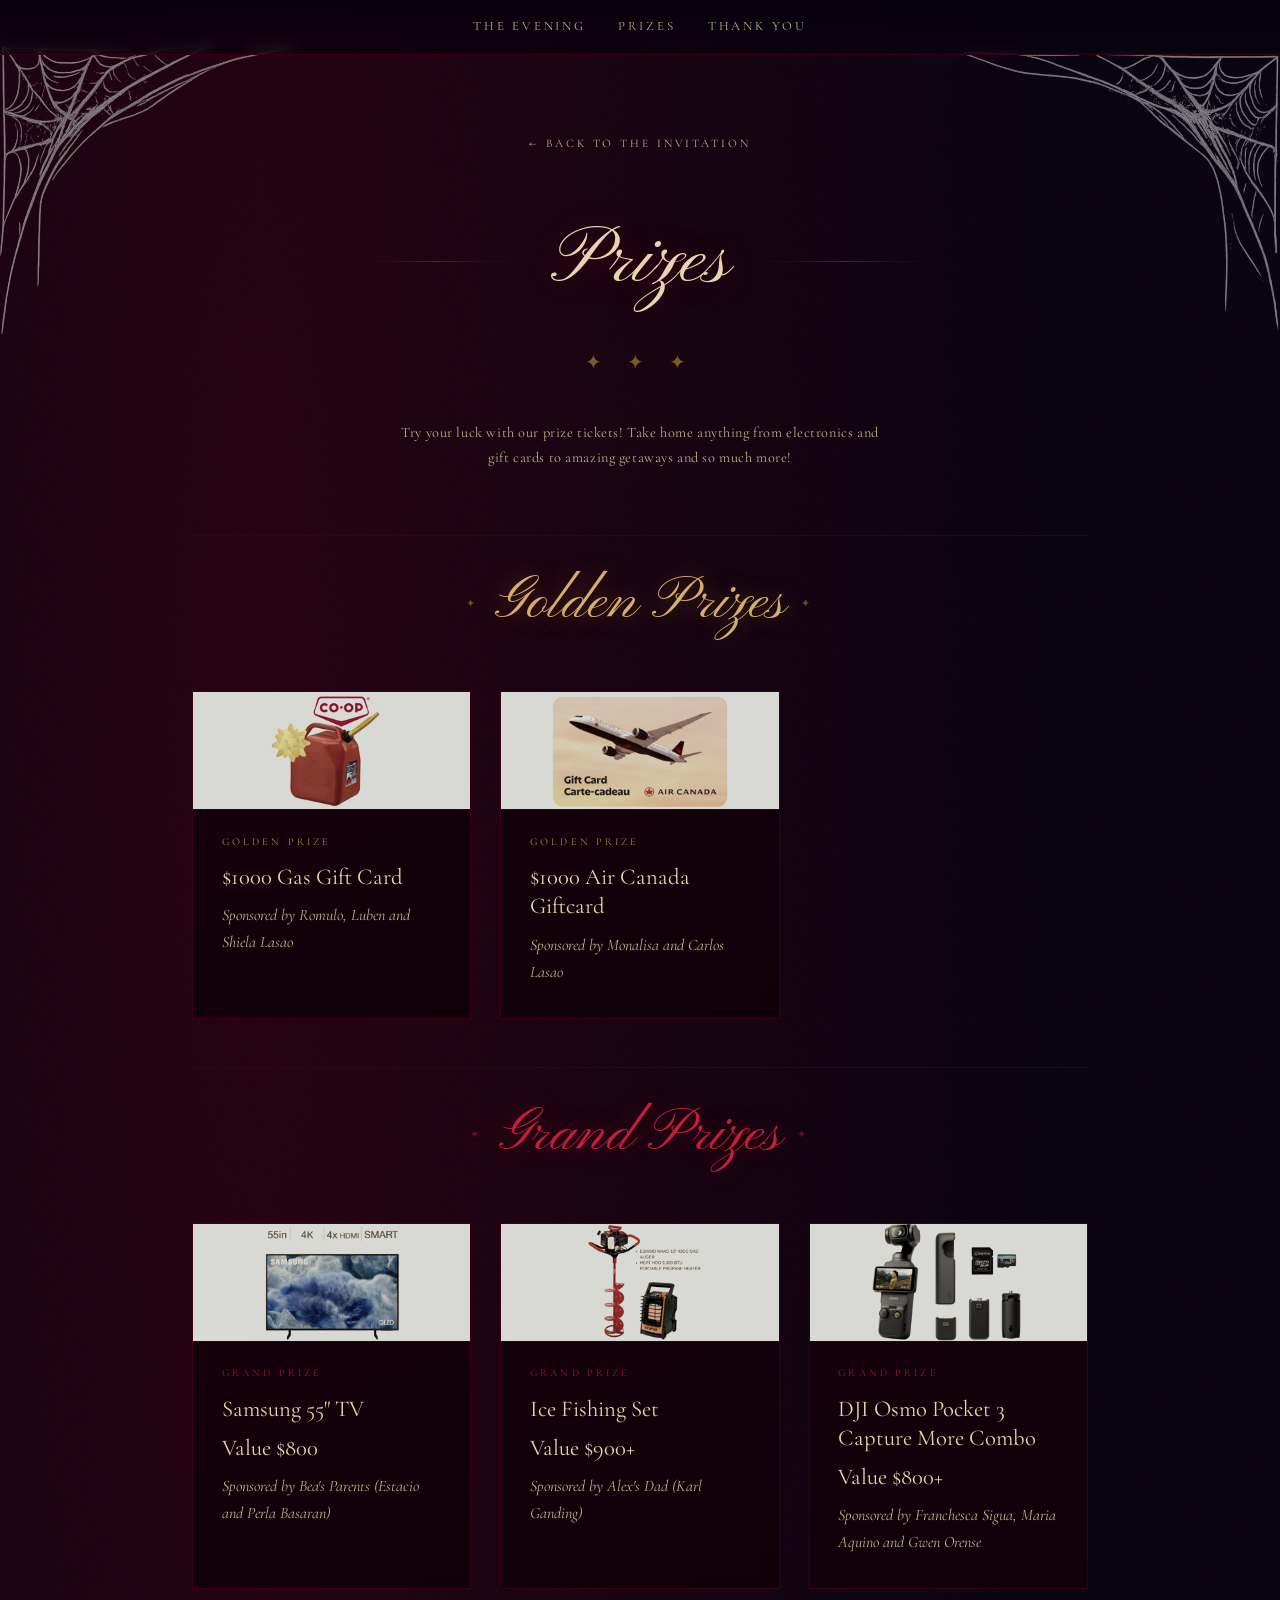
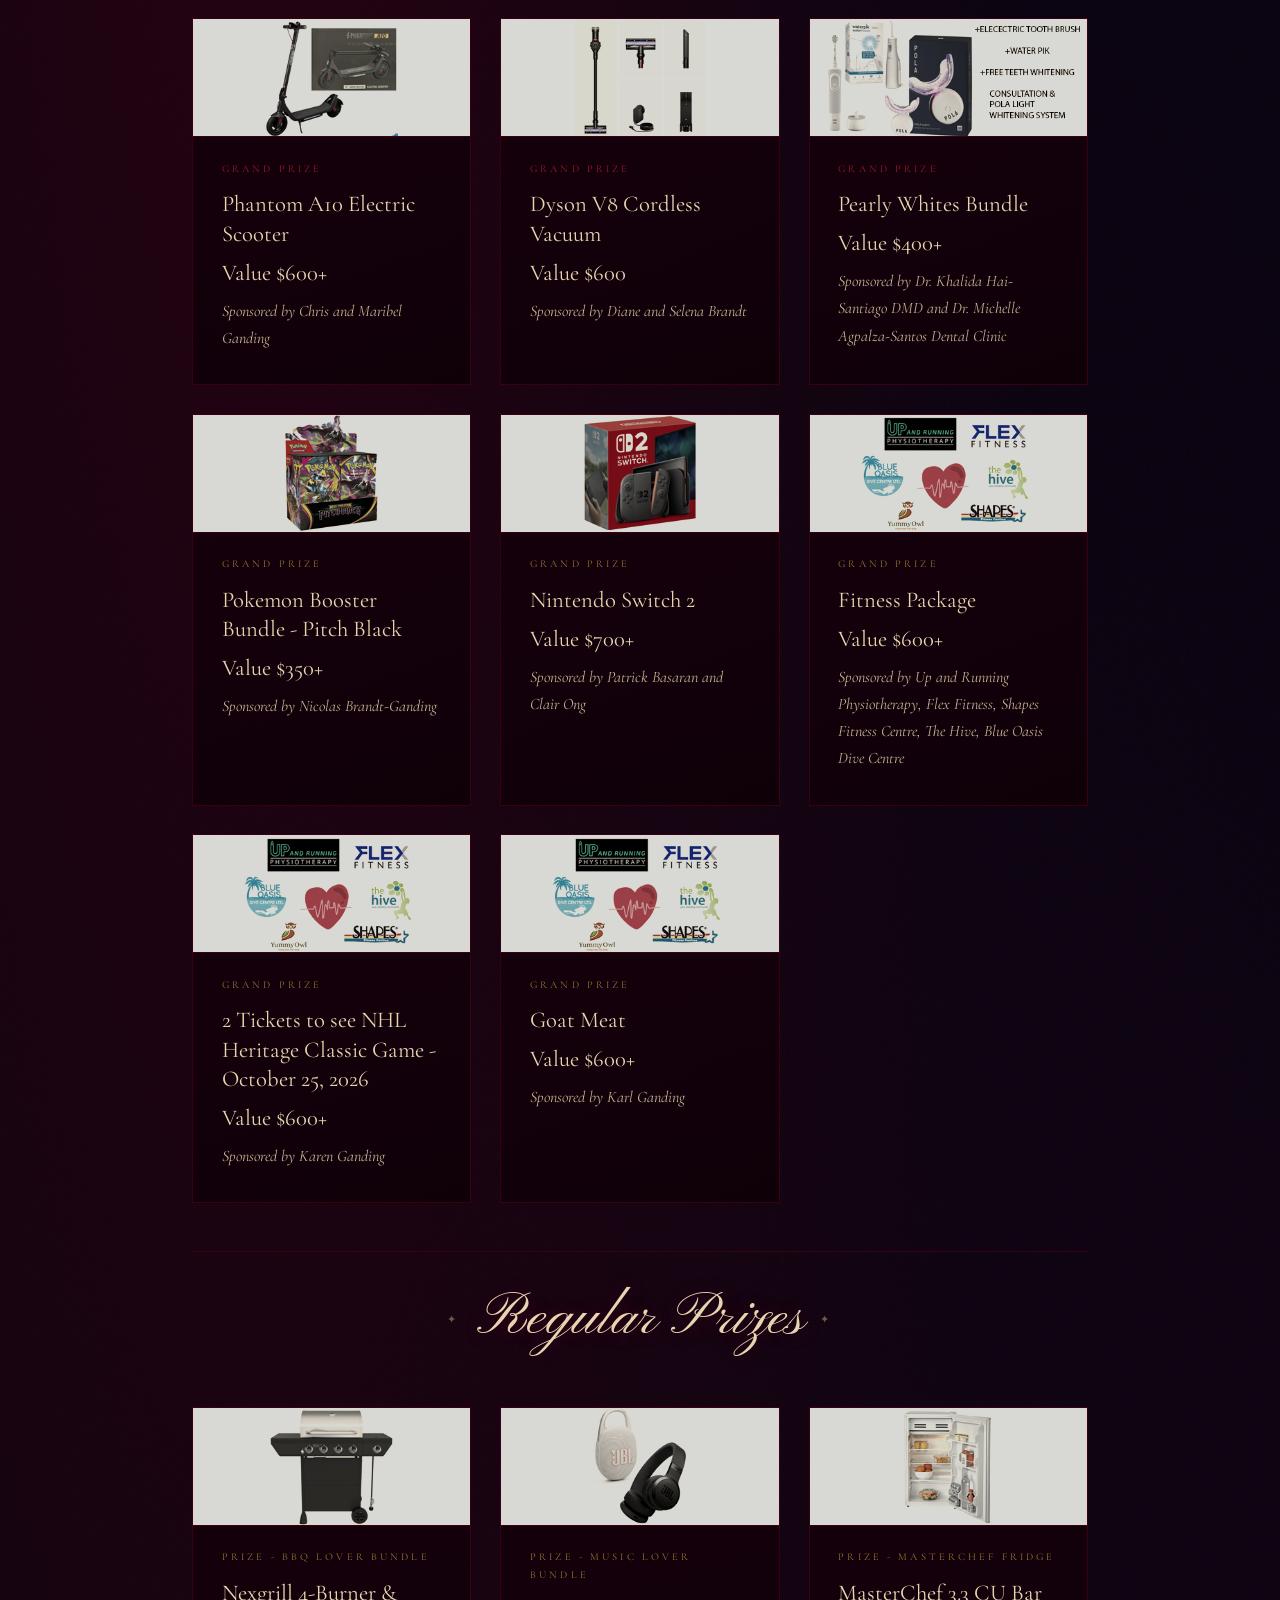
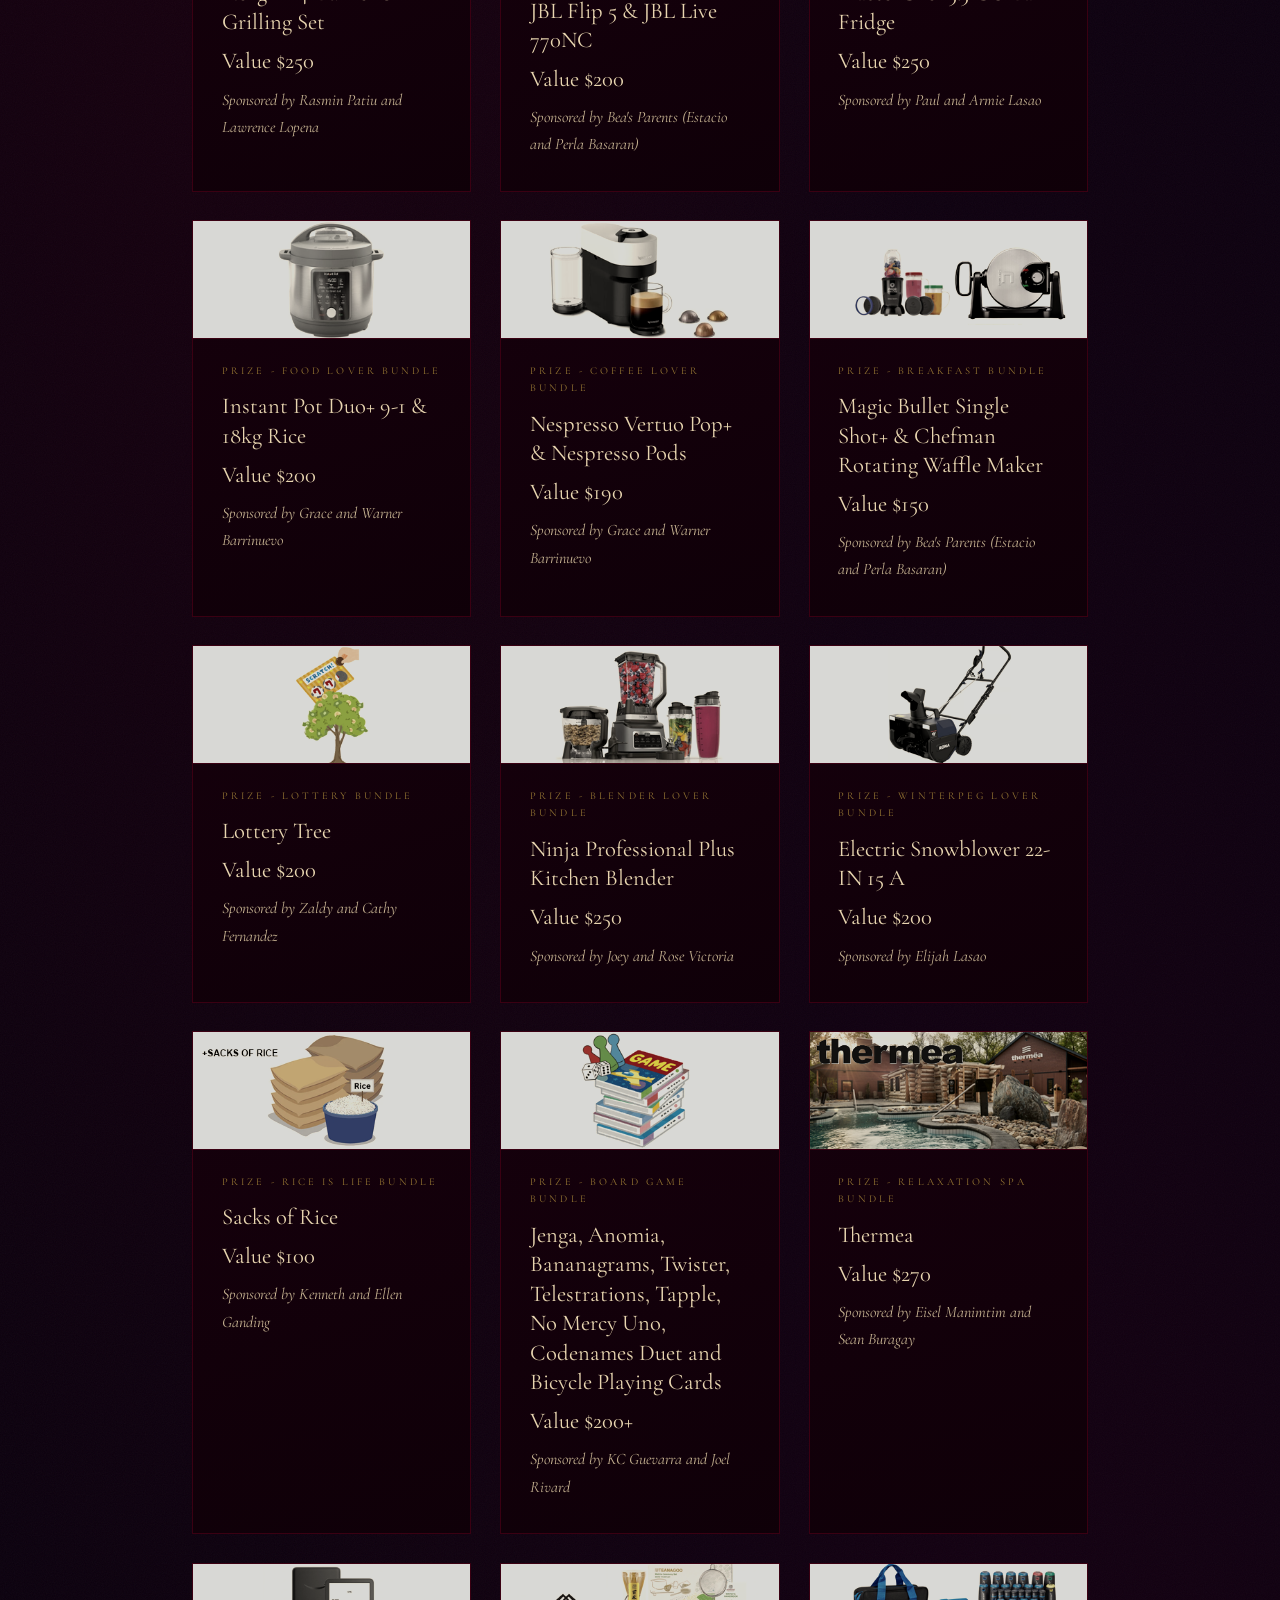
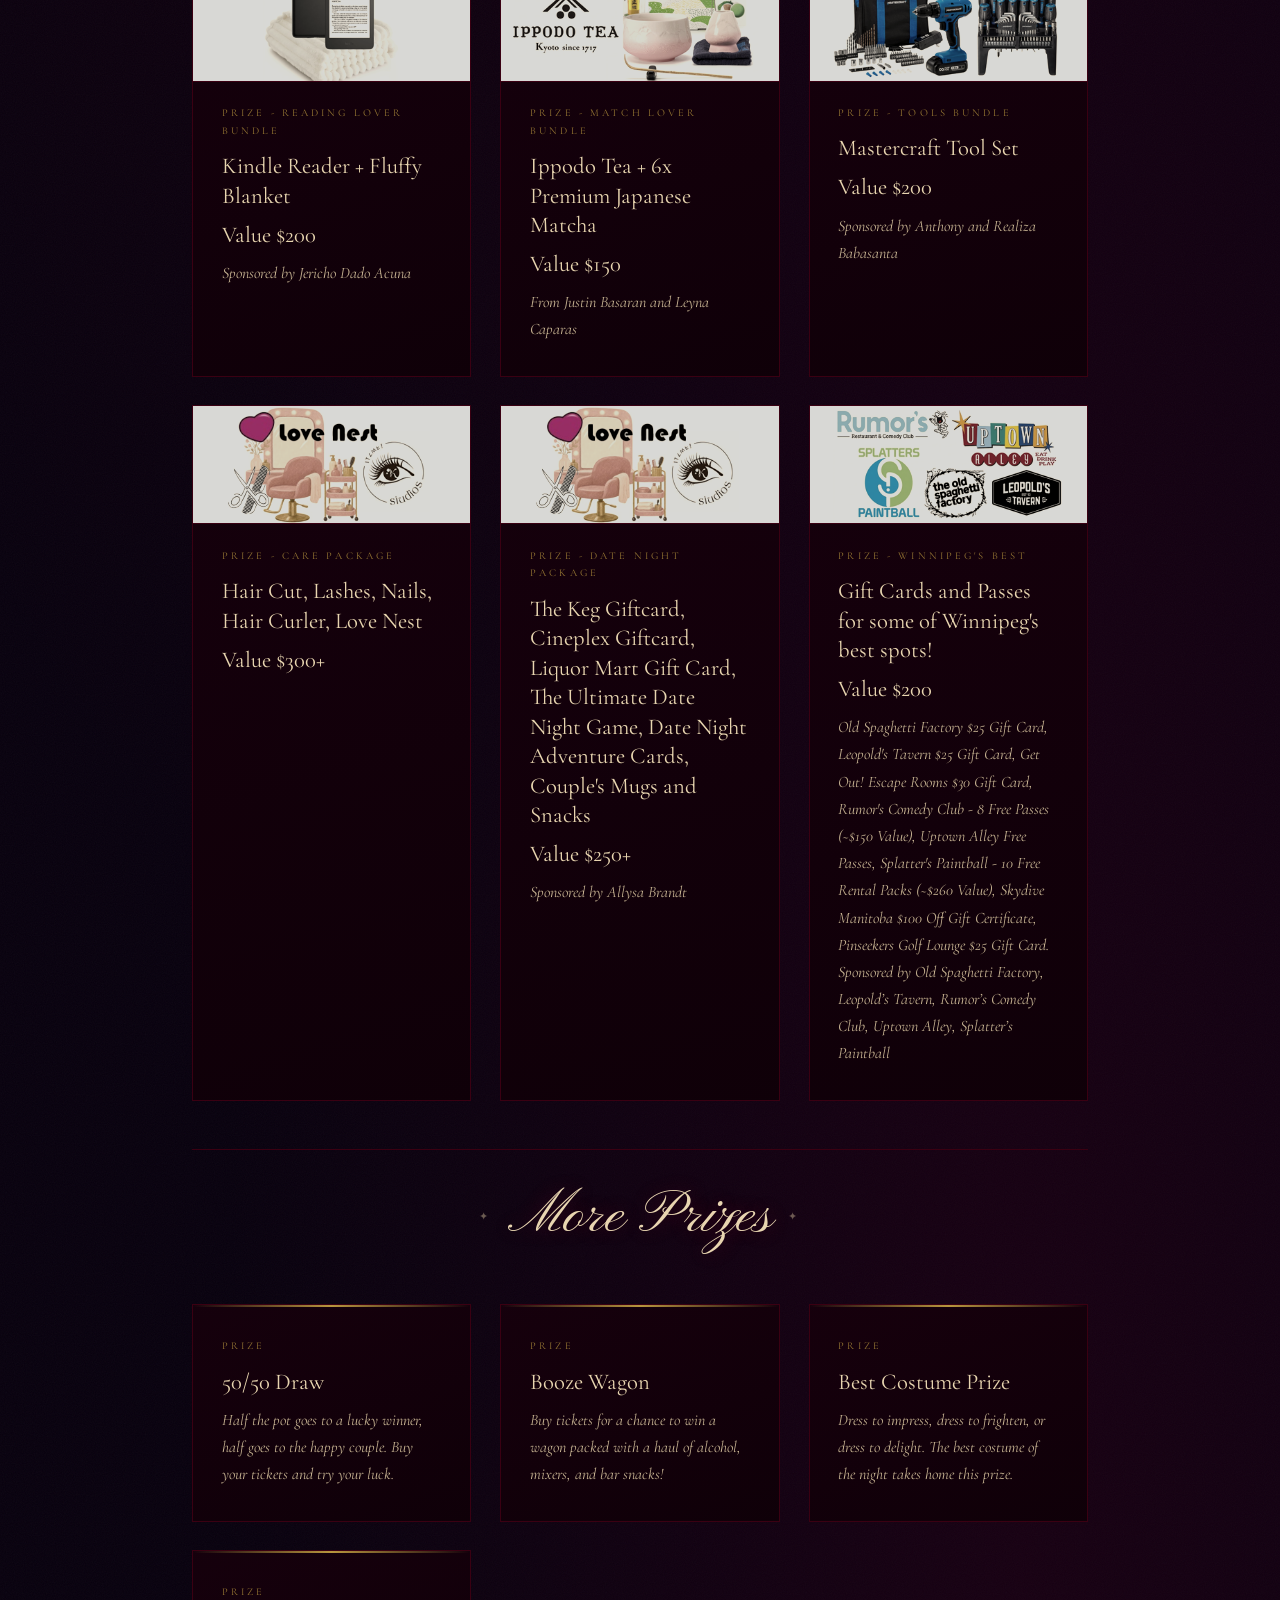
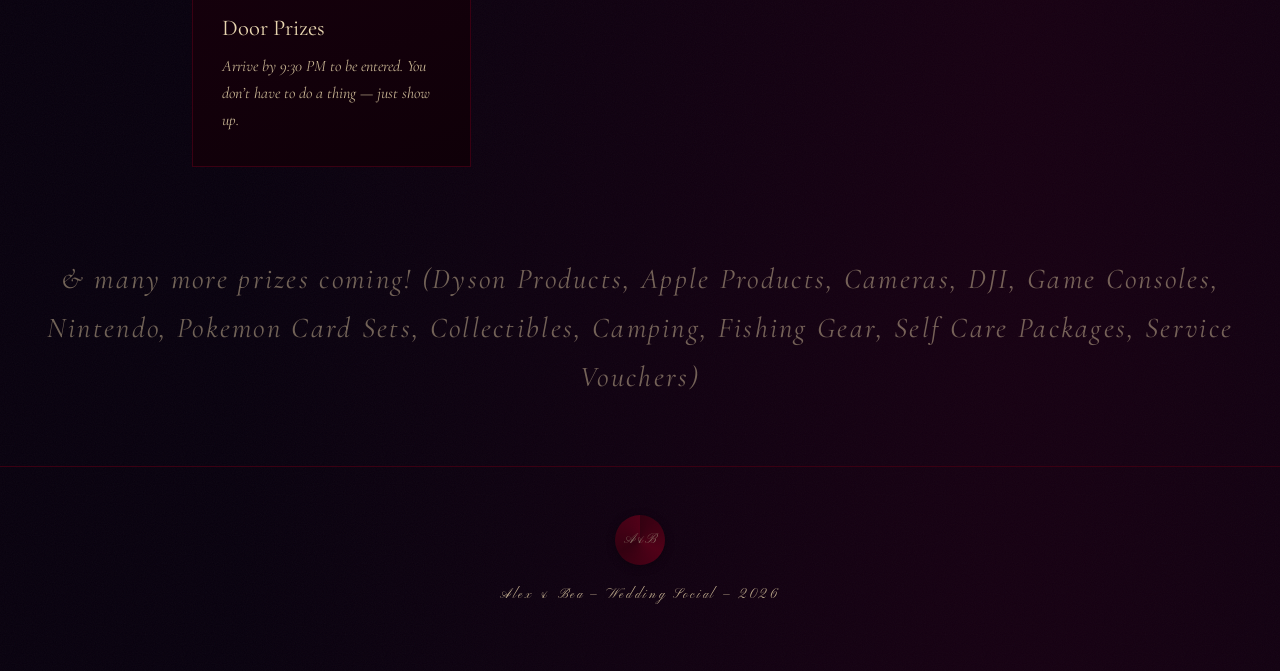
==== social-prizes.html @ 0e17355d "Update social-prizes.html" ====
<!DOCTYPE html>
<html lang="en">
<head>
  <meta http-equiv="cache-control" content="no-cache">
  <meta http-equiv="expires" content="0">
  <meta http-equiv="pragma" content="no-cache">
  <meta charset="UTF-8" />
  <meta name="viewport" content="width=device-width, initial-scale=1.0" />
  <title>Prizes — Alex &amp; Bea Halloween Social</title>
  <link rel="stylesheet" href="social.css" />
</head>
<body>

  <!-- corner spider web images — upload your image files and update the src values -->
  <img class="web-corner web-corner--tl" src="prize-pics/web1.png" alt="" />
  <img class="web-corner web-corner--tr" src="prize-pics/web2.png" alt="" />


  <nav>
    <a href="index.html#details">The Evening</a>
    <a href="social-prizes.html">Prizes</a>
    <a href="index.html#thankyou">Thank You</a>
  </nav>

  <!-- HEADER -->
  <div class="prizes-header">
    <a href="index.html" class="back-link">Back to the invitation</a>
    <div class="section-rule" style="max-width:600px; margin: 0 auto 1rem;">
      <p class="section-title">Prizes</p>
    </div>
    <p class="section-ornament">&#10022; &#10022; &#10022;</p>
    <p class="prizes-intro">Try your luck with our prize tickets! Take home anything from electronics and gift cards to amazing getaways and so much more!</p>
  </div>

  <!-- GOLDEN PRIZES -->
  <div class="prize-section">
    <div class="prize-section-header prize-section-header--golden">
      <span class="prize-section-ornament">&#10022;</span>
      <p class="prize-section-title">Golden Prizes</p>
      <span class="prize-section-ornament">&#10022;</span>
    </div>
    <div class="prizes-grid">

      <div class="prize-card prize-card--golden">
        <div class="prize-img-wrap">
          <img class="prize-img" src="prize-pics/gas.png" alt="Prize photo" />
        </div>
        <p class="prize-rank">Golden Prize</p>
        <p class="prize-name">$1000 Gas Gift Card</p>
        <p class="prize-description">Sponsored by Romulo, Luben and Shiela Lasao</p>
      </div>

      <div class="prize-card prize-card--golden">
        <div class="prize-img-wrap">
          <img class="prize-img" src="prize-pics/aircanada.png" alt="Prize photo" />
        </div>
        <p class="prize-rank">Golden Prize</p>
        <p class="prize-name">$1000 Air Canada Giftcard</p>
        <p class="prize-description">Sponsored by Monalisa and Carlos Lasao</p>
      </div>

    </div>
  </div>

  <!-- GRAND PRIZES -->
  <div class="prize-section">
    <div class="prize-section-header prize-section-header--grand">
      <span class="prize-section-ornament">&#10022;</span>
      <p class="prize-section-title">Grand Prizes</p>
      <span class="prize-section-ornament">&#10022;</span>
    </div>
    <div class="prizes-grid">

      <div class="prize-card prize-card--grand">
        <div class="prize-img-wrap">
          <img class="prize-img" src="prize-pics/samsung_tv.png" alt="Prize photo" />
        </div>
        <p class="prize-rank">Grand Prize</p>
        <p class="prize-name">Samsung 55" TV</p>
        <p class="prize-name">Value $800</p>
        <p class="prize-description">Sponsored by Bea's Parents (Estacio and Perla Basaran)</p>
      </div>

      <div class="prize-card prize-card--grand">
        <div class="prize-img-wrap">
          <img class="prize-img" src="prize-pics/ice_fishing.png" alt="Prize photo" />
        </div>
        <p class="prize-rank">Grand Prize</p>
        <p class="prize-name">Ice Fishing Set</p>
        <p class="prize-name">Value $900+</p>
        <p class="prize-description">Sponsored by Alex's Dad (Karl Ganding)</p>
      </div>

      <div class="prize-card prize-card--grand">
        <div class="prize-img-wrap">
          <img class="prize-img" src="prize-pics/video.png" alt="Prize photo" />
        </div>
        <p class="prize-rank">Grand Prize</p>
        <p class="prize-name">DJI Osmo Pocket 3 Capture More Combo</p>
        <p class="prize-name">Value $800+</p>
        <p class="prize-description">Sponsored by Franchesca Sigua, Maria Aquino and Gwen Orense</p>
      </div>
      
      <div class="prize-card prize-card--grand">
        <div class="prize-img-wrap">
          <img class="prize-img" src="prize-pics/e_scooter.png" alt="Prize photo" />
        </div>
        <p class="prize-rank">Grand Prize</p>
        <p class="prize-name">Phantom A10 Electric Scooter</p>
        <p class="prize-name">Value $600+</p>
        <p class="prize-description">Sponsored by Chris and Maribel Ganding</p>
      </div>

      <div class="prize-card prize-card--grand">
        <div class="prize-img-wrap">
          <img class="prize-img" src="prize-pics/dyson_v8.png" alt="Prize photo" />
        </div>
        <p class="prize-rank">Grand Prize</p>
        <p class="prize-name">Dyson V8 Cordless Vacuum</p>
        <p class="prize-name">Value $600</p>
        <p class="prize-description">Sponsored by Diane and Selena Brandt</p>
      </div>      

      <div class="prize-card prize-card--grand">
        <div class="prize-img-wrap">
          <img class="prize-img" src="prize-pics/pearly_whites.png" alt="Prize photo" />
        </div>
        <p class="prize-rank">Grand Prize</p>
        <p class="prize-name">Pearly Whites Bundle</p>
        <p class="prize-name">Value $400+</p>
        <p class="prize-description">Sponsored by Dr. Khalida Hai-Santiago DMD and Dr. Michelle Agpalza-Santos Dental Clinic</p>
      </div>

      <div class="prize-card">
        <div class="prize-img-wrap">
          <img class="prize-img" src="prize-pics/pokemon.png" alt="Prize photo" />
        </div>
        <p class="prize-rank">Grand Prize</p>
        <p class="prize-name">Pokemon Booster Bundle - Pitch Black</p>
        <p class="prize-name">Value $350+</p>
        <p class="prize-description">Sponsored by Nicolas Brandt-Ganding</p>
      </div>

      <div class="prize-card">
        <div class="prize-img-wrap">
          <img class="prize-img" src="prize-pics/nintendo.png" alt="Prize photo" />
        </div>
        <p class="prize-rank">Grand Prize</p>
        <p class="prize-name">Nintendo Switch 2</p>
        <p class="prize-name">Value $700+</p>
        <p class="prize-description">Sponsored by Patrick Basaran and Clair Ong</p>
      </div>

      <div class="prize-card">
        <div class="prize-img-wrap">
          <img class="prize-img" src="prize-pics/fitness.png" alt="Prize photo" />
        </div>
        <p class="prize-rank">Grand Prize</p>
        <p class="prize-name">Fitness Package</p>
        <p class="prize-name">Value $600+</p>
        <p class="prize-description">Sponsored by Up and Running Physiotherapy, Flex Fitness, Shapes Fitness Centre, The Hive, Blue Oasis Dive Centre</p>
      </div>

      <div class="prize-card">
        <div class="prize-img-wrap">
          <img class="prize-img" src="prize-pics/fitness.png" alt="Prize photo" />
        </div>
        <p class="prize-rank">Grand Prize</p>
        <p class="prize-name"> 2 Tickets to see NHL Heritage Classic Game - October 25, 2026</p>
        <p class="prize-name">Value $600+</p>
        <p class="prize-description">Sponsored by Karen Ganding</p>
      </div>

      <div class="prize-card">
        <div class="prize-img-wrap">
          <img class="prize-img" src="prize-pics/fitness.png" alt="Prize photo" />
        </div>
        <p class="prize-rank">Grand Prize</p>
        <p class="prize-name">Goat Meat</p>
        <p class="prize-name">Value $600+</p>
        <p class="prize-description">Sponsored by Karl Ganding</p>
      </div>
      
    </div>
  </div>

  <!-- REGULAR PRIZES -->
  <div class="prize-section">
    <div class="prize-section-header prize-section-header--regular">
      <span class="prize-section-ornament">&#10022;</span>
      <p class="prize-section-title">Regular Prizes</p>
      <span class="prize-section-ornament">&#10022;</span>
    </div>
    <div class="prizes-grid">

      <div class="prize-card">
        <div class="prize-img-wrap">
          <img class="prize-img" src="prize-pics/grill.png" alt="Prize photo" />
        </div>
        <p class="prize-rank">Prize - BBQ Lover Bundle</p>
        <p class="prize-name">Nexgrill 4-Burner & Grilling Set</p>
        <p class="prize-name">Value $250</p>
        <p class="prize-description">Sponsored by Rasmin Patiu and Lawrence Lopena</p>
      </div>

      <div class="prize-card">
        <div class="prize-img-wrap">
          <img class="prize-img" src="prize-pics/music.png" alt="Prize photo" />
        </div>
        <p class="prize-rank">Prize - Music Lover Bundle</p>
        <p class="prize-name">JBL Flip 5 & JBL Live 770NC</p>
        <p class="prize-name">Value $200</p>
        <p class="prize-description">Sponsored by Bea's Parents (Estacio and Perla Basaran)</p>
      </div>

      <div class="prize-card">
        <div class="prize-img-wrap">
          <img class="prize-img" src="prize-pics/fridge.png" alt="Prize photo" />
        </div>
        <p class="prize-rank">Prize - MasterChef Fridge</p>
        <p class="prize-name">MasterChef 3.3 CU Bar Fridge</p>
        <p class="prize-name">Value $250</p>
        <p class="prize-description">Sponsored by Paul and Armie Lasao</p>
      </div>

      <div class="prize-card">
        <div class="prize-img-wrap">
          <img class="prize-img" src="prize-pics/instant_pot.png" alt="Prize photo" />
        </div>
        <p class="prize-rank">Prize - Food Lover Bundle</p>
        <p class="prize-name">Instant Pot Duo+ 9-1 & 18kg Rice</p>
        <p class="prize-name">Value $200</p>
        <p class="prize-description">Sponsored by Grace and Warner Barrinuevo</p>
      </div>

      <div class="prize-card">
        <div class="prize-img-wrap">
          <img class="prize-img" src="prize-pics/nespresso.png" alt="Prize photo" />
        </div>
        <p class="prize-rank">Prize - Coffee Lover Bundle</p>
        <p class="prize-name">Nespresso Vertuo Pop+ & Nespresso Pods</p>
        <p class="prize-name">Value $190</p>
        <p class="prize-description">Sponsored by Grace and Warner Barrinuevo</p>
      </div>

      <div class="prize-card">
        <div class="prize-img-wrap">
          <img class="prize-img" src="prize-pics/breakfast.png" alt="Prize photo" />
        </div>
        <p class="prize-rank">Prize - Breakfast Bundle</p>
        <p class="prize-name">Magic Bullet Single Shot+ & Chefman Rotating Waffle Maker</p>
        <p class="prize-name">Value $150</p>
        <p class="prize-description">Sponsored by Bea's Parents (Estacio and Perla Basaran)</p>
      </div>

      <div class="prize-card">
        <div class="prize-img-wrap">
          <img class="prize-img" src="prize-pics/lottery.png" alt="Prize photo" />
        </div>
        <p class="prize-rank">Prize - Lottery Bundle</p>
        <p class="prize-name">Lottery Tree</p>
        <p class="prize-name">Value $200</p>
        <p class="prize-description">Sponsored by Zaldy and Cathy Fernandez</p>
      </div>

      <div class="prize-card">
        <div class="prize-img-wrap">
          <img class="prize-img" src="prize-pics/ninja_blender.png" alt="Prize photo" />
        </div>
        <p class="prize-rank">Prize - Blender Lover Bundle</p>
        <p class="prize-name">Ninja Professional Plus Kitchen Blender</p>
        <p class="prize-name">Value $250</p>
        <p class="prize-description">Sponsored by Joey and Rose Victoria</p>
      </div>      

      <div class="prize-card">
        <div class="prize-img-wrap">
          <img class="prize-img" src="prize-pics/snowblower.png" alt="Prize photo" />
        </div>
        <p class="prize-rank">Prize - Winterpeg Lover Bundle</p>
        <p class="prize-name">Electric Snowblower 22-IN 15 A</p>
        <p class="prize-name">Value $200</p>
        <p class="prize-description">Sponsored by Elijah Lasao</p>
      </div>

      <div class="prize-card">
        <div class="prize-img-wrap">
          <img class="prize-img" src="prize-pics/rice.png" alt="Prize photo" />
        </div>
        <p class="prize-rank">Prize - Rice is Life Bundle</p>
        <p class="prize-name">Sacks of Rice</p>
        <p class="prize-name">Value $100</p>
        <p class="prize-description">Sponsored by Kenneth and Ellen Ganding</p>
      </div>

       <div class="prize-card">
        <div class="prize-img-wrap">
          <img class="prize-img" src="prize-pics/board_game.png" alt="Prize photo" />
        </div>
        <p class="prize-rank">Prize - Board Game Bundle</p>
        <p class="prize-name">Jenga, Anomia, Bananagrams, Twister, Telestrations, Tapple, No Mercy Uno, Codenames Duet and Bicycle Playing Cards</p>
        <p class="prize-name">Value $200+</p>
        <p class="prize-description">Sponsored by KC Guevarra and Joel Rivard</p>
      </div>

      <div class="prize-card">
        <div class="prize-img-wrap">
          <img class="prize-img" src="prize-pics/thermea.png" alt="Prize photo" />
        </div>
        <p class="prize-rank">Prize - Relaxation Spa Bundle</p>
        <p class="prize-name">Thermea</p>
        <p class="prize-name">Value $270</p>
        <p class="prize-description">Sponsored by Eisel Manimtim and Sean Buragay</p>
      </div>

      <div class="prize-card">
        <div class="prize-img-wrap">
          <img class="prize-img" src="prize-pics/kindle.png" alt="Prize photo" />
        </div>
        <p class="prize-rank">Prize - Reading Lover Bundle</p>
        <p class="prize-name">Kindle Reader + Fluffy Blanket</p>
        <p class="prize-name">Value $200</p>
        <p class="prize-description">Sponsored by Jericho Dado Acuna</p>
      </div>

      <div class="prize-card">
        <div class="prize-img-wrap">
          <img class="prize-img" src="prize-pics/matcha.png" alt="Prize photo" />
        </div>
        <p class="prize-rank">Prize - Match Lover Bundle</p>
        <p class="prize-name">Ippodo Tea + 6x Premium Japanese Matcha</p>
        <p class="prize-name">Value $150</p>
        <p class="prize-description">From Justin Basaran and Leyna Caparas</p>
      </div>

      <div class="prize-card">
        <div class="prize-img-wrap">
          <img class="prize-img" src="prize-pics/mastercraft.png" alt="Prize photo" />
        </div>
        <p class="prize-rank">Prize - Tools Bundle</p>
        <p class="prize-name">Mastercraft Tool Set</p>
        <p class="prize-name">Value $200</p>
        <p class="prize-description">Sponsored by Anthony and Realiza Babasanta</p>
      </div>

      

      <div class="prize-card">
        <div class="prize-img-wrap">
          <img class="prize-img" src="prize-pics/care-pack.png" alt="Prize photo" />
        </div>
        <p class="prize-rank">Prize - Care Package</p>
        <p class="prize-name">Hair Cut, Lashes, Nails, Hair Curler, Love Nest</p>
        <p class="prize-name">Value $300+</p>
        <p class="prize-description"></p>
      </div>

      <div class="prize-card">
        <div class="prize-img-wrap">
          <img class="prize-img" src="prize-pics/care-pack.png" alt="Prize photo" />
        </div>
        <p class="prize-rank">Prize - Date Night Package</p>
        <p class="prize-name">The Keg Giftcard, Cineplex Giftcard, Liquor Mart Gift Card, The Ultimate Date Night Game, Date Night Adventure Cards, Couple's Mugs and Snacks</p>
        <p class="prize-name">Value $250+</p>
        <p class="prize-description">Sponsored by Allysa Brandt</p>
      </div>

      <div class="prize-card">
        <div class="prize-img-wrap">
          <img class="prize-img" src="prize-pics/fun_time.png" alt="Prize photo" />
        </div>
        <p class="prize-rank">Prize - Winnipeg's Best</p>
        <p class="prize-name">Gift Cards and Passes for some of Winnipeg's best spots!</p>
        <p class="prize-name">Value $200</p>
        <p class="prize-description">Old Spaghetti Factory $25 Gift Card, Leopold's Tavern $25 Gift Card, Get Out! Escape Rooms $30 Gift Card, Rumor's Comedy Club - 8 Free Passes (~$150 Value), Uptown Alley Free Passes, Splatter's Paintball - 10 Free Rental Packs (~$260 Value), Skydive Manitoba $100 Off Gift Certificate, Pinseekers Golf Lounge $25 Gift Card. Sponsored by Old Spaghetti Factory, Leopold’s Tavern, Rumor’s Comedy Club, Uptown Alley, Splatter’s Paintball</p>
      </div>
      
    </div>
  </div>

  <!-- EXTRA PRIZES -->
  <div class="prize-section">
    <div class="prize-section-header prize-section-header--regular">
      <span class="prize-section-ornament">&#10022;</span>
      <p class="prize-section-title">More Prizes</p>
      <span class="prize-section-ornament">&#10022;</span>
    </div>
    <div class="prizes-grid">

      <div class="prize-card">
        <p class="prize-rank">Prize</p>
        <p class="prize-name">50/50 Draw</p>
        <p class="prize-description">Half the pot goes to a lucky winner, half goes to the happy couple. Buy your tickets and try your luck.</p>
      </div>

      <div class="prize-card">
        <p class="prize-rank">Prize</p>
        <p class="prize-name">Booze Wagon</p>
        <p class="prize-description">Buy tickets for a chance to win a wagon packed with a haul of alcohol, mixers, and bar snacks!</p>
      </div>

      <div class="prize-card">
        <p class="prize-rank">Prize</p>
        <p class="prize-name">Best Costume Prize</p>
        <p class="prize-description">Dress to impress, dress to frighten, or dress to delight. The best costume of the night takes home this prize.</p>
      </div>

      <div class="prize-card">
        <p class="prize-rank">Prize</p>
        <p class="prize-name">Door Prizes</p>
        <p class="prize-description">Arrive by 9:30 PM to be entered. You don&rsquo;t have to do a thing &mdash; just show up.</p>
      </div>

    </div>
  </div>

  <!-- MORE COMING -->
  <div class="prizes-more">
    <p class="prizes-more-text">&amp; many more prizes coming! (Dyson Products, Apple Products, Cameras, DJI, Game Consoles, Nintendo, Pokemon Card Sets, Collectibles, Camping, Fishing Gear, Self Care Packages, Service Vouchers)</p>
  </div>

  <script>
    document.querySelectorAll('.prize-img').forEach(function(img) {
      if (img.src && img.src !== window.location.href) {
        img.onload = function() { img.classList.add('loaded'); };
        if (img.complete && img.naturalWidth) img.classList.add('loaded');
      }
    });
  </script>

  <footer>
    <div class="footer-seal"><span>A&amp;B</span></div>
    <p>Alex &amp; Bea &mdash; Wedding Social &mdash; 2026</p>
  </footer>

</body>
</html>
---- social.css ----
@import url('https://fonts.googleapis.com/css2?family=Pinyon+Script&family=Cormorant+Garamond:ital,wght@0,300;0,400;0,600;1,300;1,400&display=swap');

@font-face {
  font-family: 'DisplayFont';
  src: url('arthead.otf');
}
@font-face {
  font-family: 'BodyFont';
  src: url('regular.otf');
}
@font-face {
  font-family: 'ThinFont';
  src: url('thin.otf');
}
@font-face {
  font-family: 'BoldFont';
  src: url('bold.otf');
}

*, *::before, *::after {
  box-sizing: border-box;
  margin: 0;
  padding: 0;
}

:root {
  --bg-deep:       #07000d;
  --bg-dark:       #0f0015;
  --crimson:       #7a0019;
  --crimson-mid:   #9b0020;
  --crimson-light: #c41e3a;
  --gold:          #b8963e;
  --gold-light:    #d4af6a;
  --parchment:     #e8d5b0;
  --parchment-dim: #c4b090;
  --border-dark:   #3a0012;
  --border-glow:   rgba(180, 30, 50, 0.4);
}

html { scroll-behavior: smooth; }

body {
  background-color: var(--bg-deep);
  background-image:
    radial-gradient(ellipse at 20% 10%, rgba(90, 0, 20, 0.35) 0%, transparent 55%),
    radial-gradient(ellipse at 80% 90%, rgba(60, 0, 30, 0.3) 0%, transparent 55%),
    url("data:image/svg+xml,%3Csvg xmlns='http://www.w3.org/2000/svg' width='200' height='200'%3E%3Cfilter id='n'%3E%3CfeTurbulence type='fractalNoise' baseFrequency='0.9' numOctaves='4' stitchTiles='stitch'/%3E%3C/filter%3E%3Crect width='200' height='200' filter='url(%23n)' opacity='0.04'/%3E%3C/svg%3E");
  color: var(--parchment);
  font-family: 'Cormorant Garamond', 'BodyFont', Georgia, serif;
  font-size: 17px;
  line-height: 1.7;
  min-height: 100vh;
}

/* ── NAV ── */
nav {
  position: fixed;
  top: 0;
  left: 0;
  right: 0;
  z-index: 100;
  display: flex;
  justify-content: center;
  gap: 2rem;
  padding: 1rem 2rem;
  background: linear-gradient(to bottom, rgba(7,0,13,0.97) 0%, rgba(7,0,13,0.6) 100%);
  border-bottom: 1px solid var(--border-dark);
  backdrop-filter: blur(6px);
}

nav a {
  font-family: 'Cormorant Garamond', 'ThinFont', Georgia, serif;
  font-size: 0.8rem;
  letter-spacing: 0.22em;
  text-transform: uppercase;
  color: var(--parchment-dim);
  text-decoration: none;
  transition: color 0.3s;
}
nav a:hover { color: var(--gold-light); }

/* ── HERO ── */
.hero {
  min-height: 100vh;
  display: flex;
  flex-direction: column;
  align-items: center;
  justify-content: center;
  text-align: center;
  padding: 6rem 2rem 4rem;
  position: relative;
}

.hero::before {
  content: '';
  position: absolute;
  inset: 0;
  background: radial-gradient(ellipse at center 40%, rgba(120, 0, 30, 0.18) 0%, transparent 70%);
  pointer-events: none;
}

.ornament {
  font-size: 1.1rem;
  letter-spacing: 0.6em;
  color: var(--gold);
  margin-bottom: 1.5rem;
  opacity: 0.75;
}

.hero-eyebrow {
  font-family: 'Cormorant Garamond', 'ThinFont', Georgia, serif;
  font-size: 0.78rem;
  letter-spacing: 0.35em;
  text-transform: uppercase;
  color: var(--parchment-dim);
  margin-bottom: 1.2rem;
}

.hero-title {
  font-family: 'Pinyon Script', 'DisplayFont', cursive;
  font-size: 100pt;
  line-height: 1;
  color: var(--parchment);
  text-shadow: 0 0 60px rgba(180, 20, 40, 0.5), 0 2px 4px rgba(0,0,0,0.8);
  margin-bottom: 0.4rem;
}

.hero h1 .ampersand {
  color: var(--crimson-light);
  font-size: 0.75em;
}

.hero-subtitle {
  font-family: 'Cormorant Garamond', 'ThinFont', Georgia, serif;
  font-size: clamp(0.9rem, 2.5vw, 1.15rem);
  letter-spacing: 0.3em;
  text-transform: uppercase;
  color: var(--gold);
  margin: 1.2rem 0 2.5rem;
}

/* ── WAX SEAL IMAGE ── */
.wax-seal-img {
  width: 160px;
  height: 160px;
  object-fit: contain;
  margin: 2rem auto 1rem;
  display: block;
  filter: drop-shadow(0 4px 20px rgba(0, 0, 0, 0.952));
}

.scroll-hint {
  position: absolute;
  bottom: 2.5rem;
  left: 50%;
  transform: translateX(-50%);
  font-family: 'Cormorant Garamond', 'ThinFont', Georgia, serif;
  font-size: 0.65rem;
  letter-spacing: 0.3em;
  text-transform: uppercase;
  color: var(--parchment-dim);
  opacity: 0.5;
  animation: bob 2.5s ease-in-out infinite;
}

@keyframes bob {
  0%, 100% { transform: translateX(-50%) translateY(0); }
  50%       { transform: translateX(-50%) translateY(6px); }
}

/* ── SECTION BASE ── */
section {
  padding: 5rem 2rem;
  max-width: 900px;
  margin: 0 auto;
}

.section-rule {
  display: flex;
  align-items: center;
  gap: 1.2rem;
  margin-bottom: 2.5rem;
}

.section-rule::before,
.section-rule::after {
  content: '';
  flex: 1;
  height: 1px;
  background: linear-gradient(to right, transparent, var(--border-dark), var(--crimson-mid), var(--border-dark), transparent);
}

.section-title {
  font-family: 'Pinyon Script', 'DisplayFont', cursive;
  font-size: 60pt;
  color: var(--parchment);
  text-align: center;
  white-space: nowrap;
  text-shadow: 0 0 30px rgba(160, 20, 40, 0.4);
}

.section-ornament {
  text-align: center;
  color: var(--gold);
  font-size: 15pt;
  letter-spacing: 0.5em;
  margin-bottom: 2.5rem;
  opacity: 0.6;
}

/* ── EVENT DETAILS ── */
.event-card {
  background: linear-gradient(135deg, rgba(20,0,10,0.9) 0%, rgba(35,0,18,0.85) 100%);
  border: 1px solid var(--border-dark);
  border-top: 2px solid var(--crimson-mid);
  padding: 3rem 2.5rem;
  position: relative;
  box-shadow: 0 8px 40px rgba(0,0,0,0.6), inset 0 1px 0 rgba(180,30,50,0.15);
}

.event-card::before,
.event-card::after {
  content: '✦';
  position: absolute;
  color: var(--gold);
  opacity: 0.35;
  font-size: 1.2rem;
}
.event-card::before { top: 1rem; left: 1.2rem; }
.event-card::after  { bottom: 1rem; right: 1.2rem; }

/* ── EVENT CARD PHOTO ── */
.event-card-photo {
  margin: -3rem -2.5rem 2.5rem;
  height: 320px;
  overflow: hidden;
  position: relative;
}

.event-card-photo::after {
  content: '';
  position: absolute;
  bottom: 0; left: 0; right: 0;
  height: 65%;
  background: linear-gradient(to bottom, transparent, rgba(20,0,10,0.97));
  pointer-events: none;
}

.event-card-photo-img {
  width: 100%;
  height: 100%;
  object-fit: cover;
  object-position: center top;
  display: none;
  filter: sepia(0.2) saturate(0.8) brightness(0.72) contrast(1.08);
  transition: transform 12s ease;
}

.event-card-photo-img.loaded {
  display: block;
}

.event-grid {
  display: grid;
  grid-template-columns: repeat(auto-fit, minmax(200px, 1fr));
  gap: 2.5rem;
}

.event-item {
  text-align: center;
}

.event-item-label {
  font-family: 'Cormorant Garamond', 'ThinFont', Georgia, serif;
  font-size: 15pt;
  letter-spacing: 0.3em;
  text-transform: uppercase;
  color: var(--crimson-light);
  margin-bottom: 0.6rem;
}

.event-item-value {
  font-family: 'Cormorant Garamond', 'DisplayFont', cursive;
  font-size: 20pt;
  color: var(--parchment);
  line-height: 1.3;
}

.event-venue-link {
  display: block;
  text-decoration: none !important;
  transition: color 0.2s;
}
.event-venue-link:hover {
  color: var(--gold-light);
}

.event-item-sub {
  font-family: 'Cormorant Garamond', 'ThinFont', Georgia, serif;
  font-size: 12pt;
  color: var(--parchment-dim);
  margin-top: 0.3rem;
  letter-spacing: 0.05em;
}

.event-divider {
  width: 1px;
  background: var(--border-dark);
  align-self: stretch;
  display: none;
}

/* event card intro text */
.event-intro {
  font-family: 'Cormorant Garamond', 'ThinFont', Georgia, serif;
  font-size: 12pt;
  color: var(--parchment-dim);
  line-height: 1.85;
  letter-spacing: 0.04em;
  text-align: center;
  max-width: 640px;
  margin: 0 auto 2.5rem;
}

.event-intro strong {
  font-family: 'Cormorant Garamond', 'BoldFont', Georgia, serif;
  color: var(--parchment);
  display: block;
  font-size: 15pt;
  margin-bottom: 0.5rem;
}

.event-intro-highlight {
  color: var(--gold-light);
  font-style: italic;
}

/* ── ADD TO CALENDAR ── */
.cal-wrap {
  position: relative;
  display: flex;
  justify-content: center;
  margin: 2rem 0 0.5rem;
}

.cal-btn {
  background: linear-gradient(135deg, rgba(100,0,25,0.3), rgba(60,0,15,0.5));
  border: 1px solid var(--crimson-mid);
  color: var(--parchment);
  font-family: 'Cormorant Garamond', 'ThinFont', Georgia, serif;
  font-size: 0.78rem;
  letter-spacing: 0.3em;
  text-transform: uppercase;
  padding: 0.9rem 2.8rem;
  cursor: pointer;
  box-shadow: 0 0 20px rgba(140,0,30,0.2);
  transition: background 0.3s, border-color 0.3s, color 0.3s, box-shadow 0.3s;
}
.cal-btn:hover,
.cal-btn[aria-expanded="true"] {
  background: linear-gradient(135deg, rgba(150,0,35,0.5), rgba(90,0,20,0.7));
  border-color: var(--crimson-light);
  color: var(--gold-light);
  box-shadow: 0 0 30px rgba(180,20,40,0.4);
}

.cal-dropdown {
  position: absolute;
  top: calc(100% + 6px);
  left: 50%;
  transform: translateX(-50%);
  min-width: 190px;
  background: #120008;
  border: 1px solid var(--border-dark);
  border-top: 2px solid var(--crimson-mid);
  box-shadow: 0 8px 24px rgba(0,0,0,0.7);
  z-index: 50;
}

.cal-option {
  display: block;
  padding: 0.75rem 1.2rem;
  font-family: 'Cormorant Garamond', 'ThinFont', Georgia, serif;
  font-size: 0.78rem;
  letter-spacing: 0.1em;
  color: var(--parchment-dim);
  text-decoration: none;
  border-bottom: 1px solid var(--border-dark);
  transition: background 0.15s, color 0.15s;
}
.cal-option:last-child { border-bottom: none; }
.cal-option:hover {
  background: rgba(100, 0, 20, 0.25);
  color: var(--gold-light);
}

/* ── TICKET BLOCK ── */
.ticket-block {
  margin-top: 2.5rem;
  padding-top: 2rem;
  border-top: 1px solid var(--border-dark);
}

.ticket-header {
  display: flex;
  align-items: baseline;
  gap: 1rem;
  margin-bottom: 1rem;
}

.ticket-label {
  font-family: 'Cormorant Garamond', 'ThinFont', Georgia, serif;
  font-size: 15pt;
  letter-spacing: 0.3em;
  text-transform: uppercase;
  color: var(--crimson-light);
}

.ticket-price {
  font-family: 'Pinyon Script', 'DisplayFont', cursive;
  font-size: 1.5rem;
  color: var(--gold-light);
  text-shadow: 0 0 12px rgba(180, 150, 62, 0.3);
}

.ticket-body {
  font-family: 'Cormorant Garamond', 'ThinFont', Georgia, serif;
  font-size: 14pt;
  color: var(--parchment-dim);
  line-height: 1.8;
  letter-spacing: 0.03em;
}

.ticket-body strong {
  color: var(--parchment);
  font-family: 'Cormorant Garamond', 'BoldFont', Georgia, serif;
}

.ticket-etransfer {
  margin: 0.4rem 0;
  color: var(--parchment);
}

.ticket-etransfer a {
  color: var(--gold-light);
  text-decoration: none;
  font-style: italic;
  transition: color 0.2s;
}
.ticket-etransfer a:hover { color: var(--crimson-light); }

.copy-btn {
  display: inline-block;
  margin-left: 0.6rem;
  padding: 0.15rem 0.65rem;
  background: transparent;
  border: 1px solid var(--border-dark);
  color: var(--parchment-dim);
  font-family: 'Cormorant Garamond', 'ThinFont', Georgia, serif;
  font-size: 0.65rem;
  letter-spacing: 0.15em;
  text-transform: uppercase;
  cursor: pointer;
  vertical-align: middle;
  transition: border-color 0.2s, color 0.2s, background 0.2s;
}
.copy-btn:hover {
  border-color: var(--crimson-mid);
  color: var(--parchment);
  background: rgba(100, 0, 20, 0.15);
}
.copy-btn--done {
  border-color: var(--gold);
  color: var(--gold-light);
  background: rgba(180, 150, 62, 0.08);
}

.ticket-include {
  margin: 0.4rem 0;
}

.ticket-nodoor {
  margin-top: 0.6rem;
  font-size: 14pt;
  color: var(--crimson-light);
  letter-spacing: 0.06em;
  text-transform: uppercase;
}

/* ── SUPPORT BLOCK ── */
.support-block {
  margin-top: 2rem;
  padding: 1.4rem 1.6rem;
  background: rgba(100, 0, 20, 0.12);
  border: 1px solid rgba(120, 0, 25, 0.35);
  border-left: 3px solid var(--crimson-mid);
  font-family: 'Cormorant Garamond', 'ThinFont', Georgia, serif;
  font-size: 13pt;
  color: var(--parchment-dim);
  line-height: 1.8;
}

.support-block strong { color: var(--gold-light); font-family: 'Cormorant Garamond', 'BoldFont', Georgia, serif; }

.support-title {
  font-family: 'Cormorant Garamond', 'DisplayFont', cursive;
  font-size: 15pt;
  color: var(--parchment);
  margin-bottom: 0.5rem;
}

/* ── WEDDING PARTY ── */
.party-block {
  margin-top: 2rem;
  padding-top: 2rem;
  border-top: 1px solid var(--border-dark);
}

.party-title {
  font-family: 'Cormorant Garamond', 'ThinFont', Georgia, serif;
  font-size: 13pt;
  letter-spacing: 0.22em;
  text-transform: uppercase;
  color: var(--parchment-dim);
  text-align: center;
  margin-bottom: 1.2rem;
  opacity: 0.7;
}

.party-grid {
  display: grid;
  grid-template-columns: 1fr 1fr;
  gap: 0 2rem;
}

.party-col {
  display: flex;
  flex-direction: column;
  gap: 0;
}

.party-col span {
  font-family: 'Cormorant Garamond', 'ThinFont', Georgia, serif;
  font-size: 12pt;
  color: var(--parchment);
  letter-spacing: 0.06em;
  padding: 0.35rem 0;
  border-bottom: 1px solid rgba(58, 0, 18, 0.5);
  text-align: center;
}

.costume-note {
  text-align: center;
  margin-top: 2.5rem;
  padding-top: 2rem;
  border-top: 1px solid var(--border-dark);
  font-family: 'Cormorant Garamond', 'ThinFont', Georgia, serif;
  font-size: 0.85rem;
  color: var(--parchment-dim);
  letter-spacing: 0.08em;
}

.costume-note strong {
  color: var(--gold-light);
  font-family: 'Cormorant Garamond', 'BoldFont', Georgia, serif;
}

/* ── MAP ── */
.map-section { padding-top: 0; }

.map-wrapper {
  border: 1px solid var(--border-dark);
  border-top: 2px solid var(--crimson-mid);
  overflow: hidden;
  position: relative;
  box-shadow: 0 8px 40px rgba(0,0,0,0.6);
}

.map-wrapper iframe {
  display: block;
  width: 100%;
  height: 380px;
  filter: invert(90%) hue-rotate(175deg) saturate(0.8) brightness(0.75);
}

.map-address {
  background: rgba(15, 0, 20, 0.95);
  padding: 1.2rem 2rem;
  border-top: 1px solid var(--border-dark);
  font-family: 'Cormorant Garamond', 'ThinFont', Georgia, serif;
  font-size: 0.82rem;
  letter-spacing: 0.08em;
  color: var(--parchment-dim);
  text-align: center;
}

.map-address strong {
  display: block;
  font-family: 'Cormorant Garamond', 'BoldFont', Georgia, serif;
  color: var(--parchment);
  font-size: 0.95rem;
  margin-bottom: 0.2rem;
}

/* ── ENGAGEMENT PHOTOS ── */
.photos-section {
  text-align: center;
  padding: 0;
  max-width: 960px;
  margin: 0 auto;
}

.photos-grid {
  display: grid;
  grid-template-columns: repeat(3, 1fr);
  gap: 1.2rem;
  margin-top: 0;
}

.photo-slot {
  aspect-ratio: 3 / 4;
  overflow: hidden;
  border: 1px solid var(--border-dark);
  border-top: 2px solid var(--crimson-mid);
  background: rgba(12, 0, 8, 0.9);
  position: relative;
}

.photo-slot::after {
  content: 'Photo';
  position: absolute;
  inset: 0;
  display: flex;
  align-items: center;
  justify-content: center;
  font-family: 'Cormorant Garamond', 'ThinFont', Georgia, serif;
  font-size: 0.6rem;
  letter-spacing: 0.25em;
  text-transform: uppercase;
  color: rgba(196, 176, 144, 0.15);
}

.photo-img {
  position: absolute;
  inset: 0;
  width: 100%;
  height: 100%;
  object-fit: cover;
  display: none;
  filter: sepia(0.12) saturate(0.9) brightness(0.88) contrast(1.05);
  transition: transform 0.5s ease, filter 0.3s;
}

.photo-img.loaded {
  display: block;
}

.photo-slot:hover .photo-img.loaded {
  transform: scale(1.04);
  filter: sepia(0.04) saturate(1) brightness(0.95) contrast(1.02);
}


/* ── PRIZES TEASER ── */
.prizes-teaser {
  text-align: center;
  padding: 4rem 2rem;
}

.prizes-link-btn {
  display: inline-block;
  margin-top: 1.5rem;
  padding: 0.9rem 2.8rem;
  border: 1px solid var(--crimson-mid);
  background: linear-gradient(135deg, rgba(100,0,25,0.3), rgba(60,0,15,0.5));
  color: var(--parchment);
  font-family: 'Cormorant Garamond', 'ThinFont', Georgia, serif;
  font-size: 0.78rem;
  letter-spacing: 0.3em;
  text-transform: uppercase;
  text-decoration: none;
  transition: background 0.3s, border-color 0.3s, color 0.3s;
  box-shadow: 0 0 20px rgba(140,0,30,0.2);
}

.prizes-link-btn:hover {
  background: linear-gradient(135deg, rgba(150,0,35,0.5), rgba(90,0,20,0.7));
  border-color: var(--crimson-light);
  color: var(--gold-light);
  box-shadow: 0 0 30px rgba(180,20,40,0.4);
}

/* ── THANK YOU ── */
.thankyou-section {
  padding-top: 0;
}

.thankyou-intro {
  text-align: center;
  font-family: 'Cormorant Garamond', 'ThinFont', Georgia, serif;
  font-size: 0.95rem;
  color: var(--parchment-dim);
  max-width: 800px;
  margin: 0 auto 3rem;
  line-height: 1.9;
  letter-spacing: 0.04em;
}

.thankyou-grid {
  display: grid;
  grid-template-columns: repeat(auto-fill, minmax(240px, 1fr));
  gap: 1.5rem;
  margin-bottom: 3rem;
}

.thankyou-card {
  background: linear-gradient(160deg, rgba(25,0,12,0.9), rgba(18,0,8,0.95));
  border: 1px solid var(--border-dark);
  padding: 1.8rem 1.6rem;
  position: relative;
  transition: border-color 0.3s, box-shadow 0.3s;
}

.thankyou-card::before {
  content: '';
  position: absolute;
  top: 0; left: 0; right: 0;
  height: 2px;
  background: linear-gradient(to right, transparent, var(--crimson-mid), transparent);
}

.thankyou-card:hover {
  border-color: rgba(140, 0, 30, 0.5);
  box-shadow: 0 4px 20px rgba(120, 0, 25, 0.25);
}

.thankyou-name {
  font-family: 'Cormorant Garamond', 'DisplayFont', cursive;
  font-size: 1.15rem;
  color: var(--parchment);
  margin-bottom: 0.5rem;
}

.thankyou-role {
  font-family: 'Cormorant Garamond', 'ThinFont', Georgia, serif;
  font-size: 0.7rem;
  letter-spacing: 0.2em;
  text-transform: uppercase;
  color: var(--crimson-light);
  margin-bottom: 0.8rem;
}

.thankyou-message {
  font-family: 'Cormorant Garamond', 'ThinFont', Georgia, serif;
  font-size: 0.82rem;
  color: var(--parchment-dim);
  line-height: 1.7;
  font-style: italic;
}

.thankyou-closing {
  text-align: center;
  font-family: 'Cormorant Garamond', 'ThinFont', Georgia, serif;
  font-size: 1.4rem;
  color: var(--parchment);
  margin-top: 1rem;
  text-shadow: 0 0 20px rgba(160, 20, 40, 0.35);
}

.thankyou-closing-name {
  text-align: center;
  font-family: 'Pinyon Script', 'DisplayFont', cursive;
  font-size: 2.4rem;
  color: var(--parchment);
  margin-top: 1rem;
  text-shadow: 0 0 20px rgba(160, 20, 40, 0.35);
}

/* ── FOOTER ── */
footer {
  text-align: center;
  padding: 3rem 2rem 4rem;
  border-top: 1px solid var(--border-dark);
}

.footer-seal {
  width: 50px;
  height: 50px;
  margin: 0 auto 1.2rem;
  border-radius: 50%;
  background: conic-gradient(from 0deg, #4a0010, #7a001c, #4a0010, #7a001c);
  display: flex;
  align-items: center;
  justify-content: center;
  box-shadow: 0 2px 10px rgba(0,0,0,0.5);
  opacity: 0.6;
}

.footer-seal span {
  font-family: 'Pinyon Script', 'DisplayFont', cursive;
  font-size: 0.9rem;
  color: rgba(232, 213, 176, 0.8);
}

footer p {
  font-family: 'Pinyon Script', 'ThinFont', Georgia, serif;
  font-size: 10pt;
  letter-spacing: 0.2em;
  color: var(--parchment-dim);
}

/* ── FULL-WIDTH DIVIDER ── */
.full-divider {
  width: 100%;
  height: 1px;
  background: linear-gradient(to right, transparent 0%, var(--border-dark) 20%, var(--crimson-mid) 50%, var(--border-dark) 80%, transparent 100%);
  margin: 0;
}

/* ── PRIZES PAGE ── */
.prizes-header {
  text-align: center;
  padding: 8rem 2rem 4rem;
}

.back-link {
  display: inline-block;
  font-family: 'Cormorant Garamond', 'ThinFont', Georgia, serif;
  font-size: 0.72rem;
  letter-spacing: 0.25em;
  text-transform: uppercase;
  color: var(--parchment-dim);
  text-decoration: none;
  margin-bottom: 2.5rem;
  transition: color 0.3s;
}
.back-link::before { content: '← '; }
.back-link:hover { color: var(--gold-light); }

.prizes-intro {
  font-family: 'Cormorant Garamond', 'ThinFont', Georgia, serif;
  font-size: 0.9rem;
  color: var(--parchment-dim);
  max-width: 500px;
  margin: 0 auto;
  line-height: 1.8;
  letter-spacing: 0.04em;
}

/* ── PRIZE SECTIONS ── */
.prize-section {
  max-width: 960px;
  margin: 0 auto;
  padding: 0 2rem 1rem;
}

.prize-section-header {
  display: flex;
  align-items: center;
  gap: 1rem;
  margin-bottom: 1.5rem;
  padding: 1rem 0 0.8rem;
  border-top: 1px solid var(--border-dark);
}

.prize-section-title {
  font-family: 'Pinyon Script', 'DisplayFont', cursive;
  font-size: 45pt;
  white-space: nowrap;
  text-shadow: 0 0 20px rgba(160, 20, 40, 0.3);
}

.prize-section-ornament {
  flex: 1;
  font-size: 0.7rem;
  letter-spacing: 0.4em;
  opacity: 0.5;
}
.prize-section-ornament:first-child { text-align: right; }
.prize-section-ornament:last-child  { text-align: left; }

.prize-section-header--golden .prize-section-title { color: var(--gold-light); text-shadow: 0 0 25px rgba(180,150,62,0.4); }
.prize-section-header--golden .prize-section-ornament { color: var(--gold); }
.prize-card--golden::before { background: linear-gradient(to right, transparent, var(--gold-light), transparent); }
.prize-card--golden { border-color: rgba(180, 150, 62, 0.3); }
.prize-card--golden .prize-rank { color: var(--gold-light); }

.prize-section-header--grand .prize-section-title { color: var(--crimson-light); text-shadow: 0 0 25px rgba(180,30,50,0.4); }
.prize-section-header--grand .prize-section-ornament { color: var(--crimson-light); }
.prize-card--grand::before { background: linear-gradient(to right, transparent, var(--crimson-light), transparent); }
.prize-card--grand { border-color: rgba(160, 20, 40, 0.35); }
.prize-card--grand .prize-rank { color: var(--crimson-light); }

.prize-section-header--regular .prize-section-title { color: var(--parchment); }
.prize-section-header--regular .prize-section-ornament { color: var(--parchment-dim); }

.prizes-grid {
  display: grid;
  grid-template-columns: repeat(auto-fill, minmax(260px, 1fr));
  padding-bottom: 2rem;
  gap: 1.8rem;
}

.prize-card {
  background: linear-gradient(160deg, rgba(22,0,12,0.95), rgba(15,0,8,0.98));
  border: 1px solid var(--border-dark);
  padding: 2rem 1.8rem;
  position: relative;
  transition: transform 0.25s, box-shadow 0.25s;
}

.prize-card::before {
  content: '';
  position: absolute;
  top: 0; left: 0; right: 0;
  height: 2px;
  background: linear-gradient(to right, transparent, var(--gold), transparent);
}

.prize-card:hover {
  transform: translateY(-3px);
  box-shadow: 0 8px 30px rgba(100, 0, 20, 0.35);
}

/* ── MORE PRIZES COMING ── */
.prizes-more {
  text-align: center;
  padding: 2.5rem 2rem 4rem;
}

.prizes-more-text {
  font-family: 'Cormorant Garamond', 'DisplayFont', cursive;
  font-size: clamp(1.2rem, 3vw, 1.8rem);
  color: var(--parchment-dim);
  letter-spacing: 0.08em;
  opacity: 0.55;
  font-style: italic;
}

/* ── PRIZE IMAGE ── */
.prize-img-wrap {
  position: relative;
  aspect-ratio: 400 / 170;
  height: auto;
  margin: -2rem -1.8rem 1.4rem;
  overflow: hidden;
  background: rgba(12, 0, 8, 0.9);
  border-bottom: 1px solid var(--border-dark);
  display: flex;
  align-items: center;
  justify-content: center;
}

.prize-img {
  position: absolute;
  inset: 0;
  width: 100%;
  height: 100%;
  object-fit: cover;
  display: none;
  filter: sepia(0.25) saturate(0.8) brightness(0.82) contrast(1.08);
  transition: filter 0.3s;
}

.prize-img:hover {
  filter: sepia(0.1) saturate(0.95) brightness(0.92) contrast(1.04);
}

.prize-img.loaded {
  display: block;
}

.prize-rank {
  font-family: 'Cormorant Garamond', 'ThinFont', Georgia, serif;
  font-size: 0.65rem;
  letter-spacing: 0.3em;
  text-transform: uppercase;
  color: var(--gold);
  margin-bottom: 0.8rem;
  opacity: 0.8;
}

.prize-name {
  font-family: 'Cormorant Garamond', 'DisplayFont', cursive;
  font-size: 17pt;
  color: var(--parchment);
  margin-bottom: 0.6rem;
  line-height: 1.3;
}

.prize-description {
  font-family: 'Cormorant Garamond', 'ThinFont', Georgia, serif;
  font-size: 12pt;
  color: var(--parchment-dim);
  line-height: 1.7;
  font-style: italic;
}

.prize-category {
  display: inline-block;
  margin-top: 1rem;
  padding: 0.2rem 0.7rem;
  border: 1px solid var(--border-dark);
  font-family: 'Cormorant Garamond', 'ThinFont', Georgia, serif;
  font-size: 0.62rem;
  letter-spacing: 0.2em;
  text-transform: uppercase;
  color: var(--crimson-light);
}

/* ── CANDLELIGHT FLICKER ── */
.candle-flicker {
  display: inline-block;
  animation: flicker 3s ease-in-out infinite;
}

@keyframes flicker {
  0%,100% { opacity: 1; }
  25%      { opacity: 0.85; }
  50%      { opacity: 0.95; }
  75%      { opacity: 0.8; }
}

/* ── FADE IN ── */
@keyframes fadeUp {
  from { opacity: 0; transform: translateY(18px); }
  to   { opacity: 1; transform: translateY(0); }
}

.hero > * {
  animation: fadeUp 1.2s ease both;
}
.hero > *:nth-child(1) { animation-delay: 0.1s; }
.hero > *:nth-child(2) { animation-delay: 0.3s; }
.hero > *:nth-child(3) { animation-delay: 0.5s; }
.hero > *:nth-child(4) { animation-delay: 0.7s; }
.hero > *:nth-child(5) { animation-delay: 0.9s; }
.hero > *:nth-child(6) { animation-delay: 1.1s; }
.hero > *:nth-child(7) { animation-delay: 1.2s; }

/* ── CORNER SPIDER WEBS ── */
.web-corner {
  position: fixed;
  width: 320px;
  height: 320px;
  object-fit: contain;
  pointer-events: none;
  z-index: 2;
  opacity: 0.55;
}
.web-corner--tl { top: 40px; left: -5px; }
.web-corner--tr { top: 34px; right: 0; }


/* ── RESPONSIVE ── */
@media (min-width: 600px) {
  .event-divider { display: block; }
}

@media (max-width: 600px) {
  /* Nav */
  nav { gap: 1rem; padding: 0.8rem 1rem; }
  nav a { font-size: 0.65rem; letter-spacing: 0.1em; }

  /* Hero */
  .hero { padding: 5rem 1.5rem 3rem; }
  .hero-title { font-size: 40pt; }
  .hero-subtitle { font-size: 0.72rem; letter-spacing: 0.18em; }

  /* Section headings */
  .section-title { font-size: 36pt; white-space: normal; }
  .section-ornament { font-size: 11pt; }

  /* Sections */
  section { padding: 3rem 1.2rem; }

  /* Event card */
  .event-card { padding: 2rem 1.4rem; }
  .event-card-photo { margin: -2rem -1.4rem 1.8rem; height: 220px; }
  .event-item-label { font-size: 12pt; }
  .event-item-value { font-size: 16pt; }
  .event-item-sub { font-size: 10pt; }
  .event-intro { font-size: 11pt; }
  .event-intro strong { font-size: 13pt; }

  /* Party grid */
  .party-col span { font-size: 10pt; letter-spacing: 0.03em; }

  /* Photo gallery */
  .photos-grid { grid-template-columns: 1fr; }

  /* Prize page */
  .prizes-header { padding: 6rem 1.2rem 2.5rem; }
  .prize-section { padding: 0 1.2rem 1rem; }
  .prize-section-title { font-size: 28pt; }
  .prizes-grid { grid-template-columns: 1fr; }

  /* Corner webs */
  .web-corner { width: 150px; height: 150px; }
}
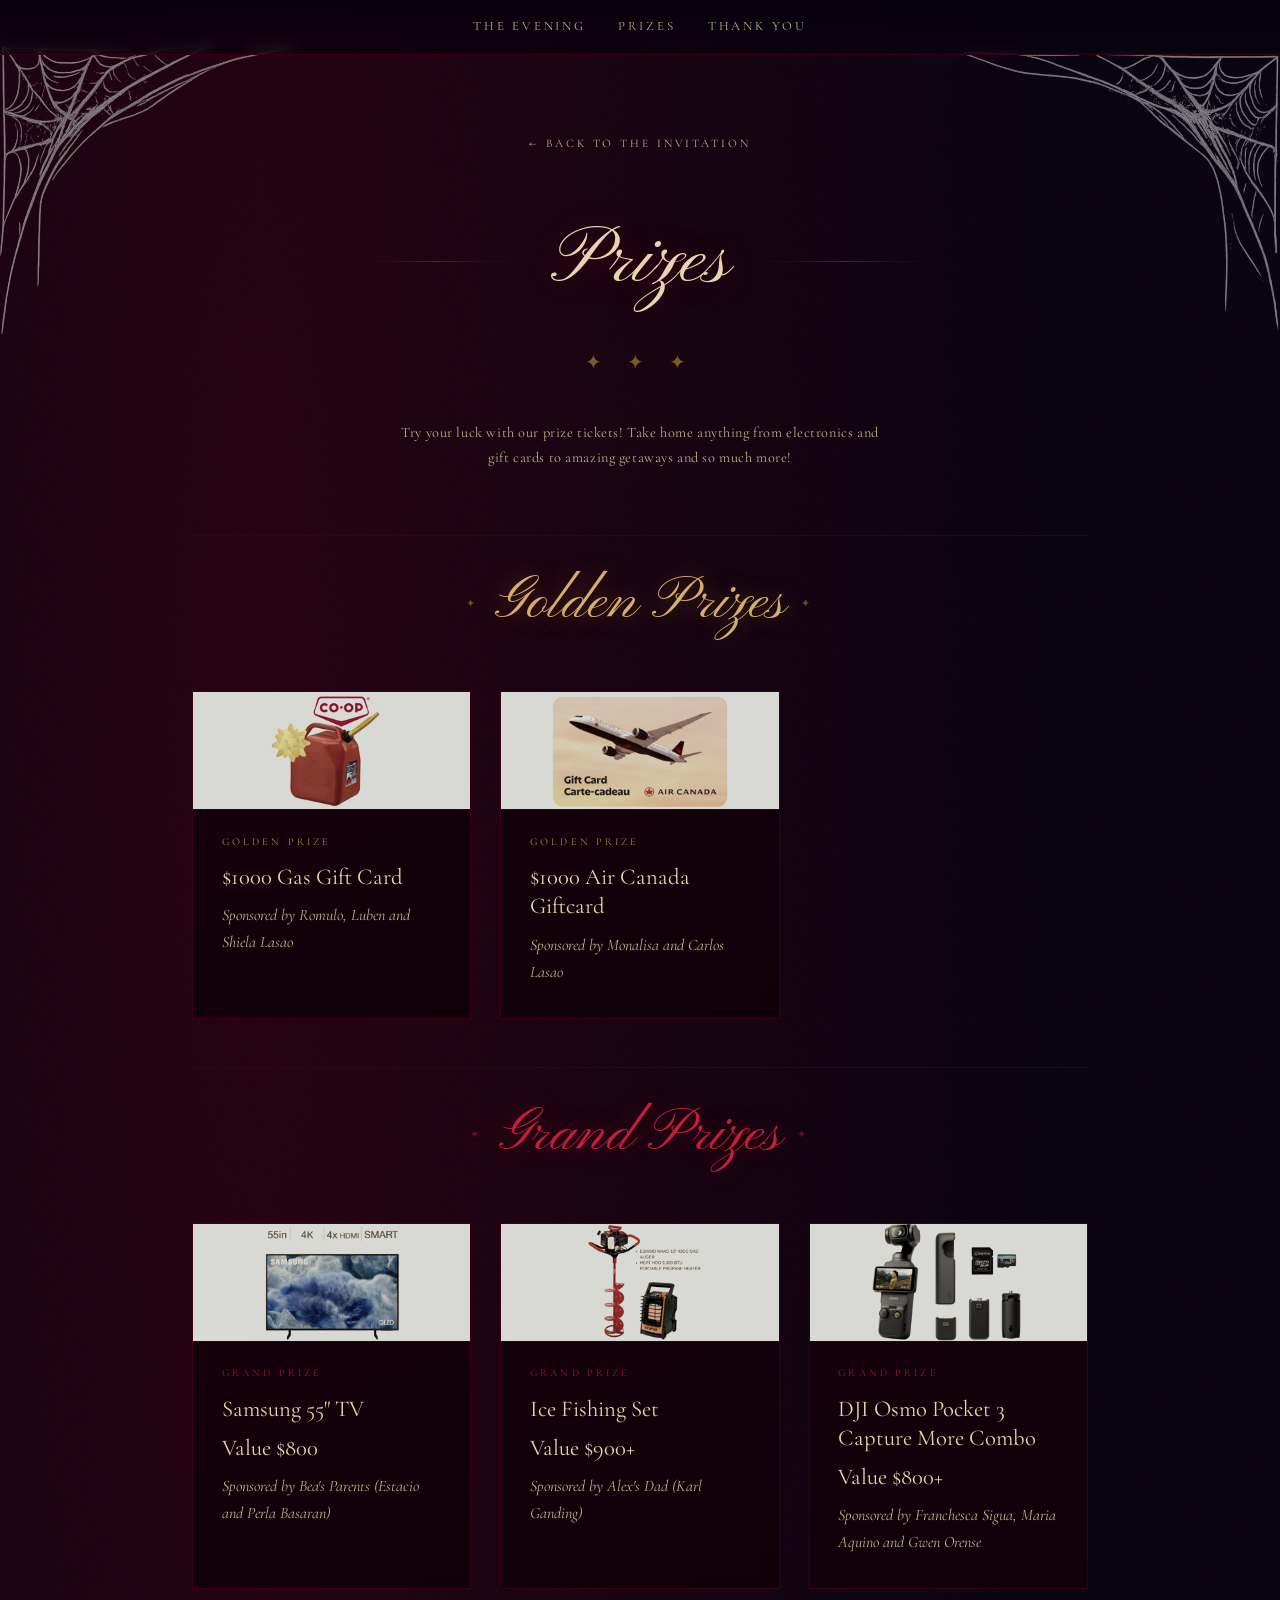
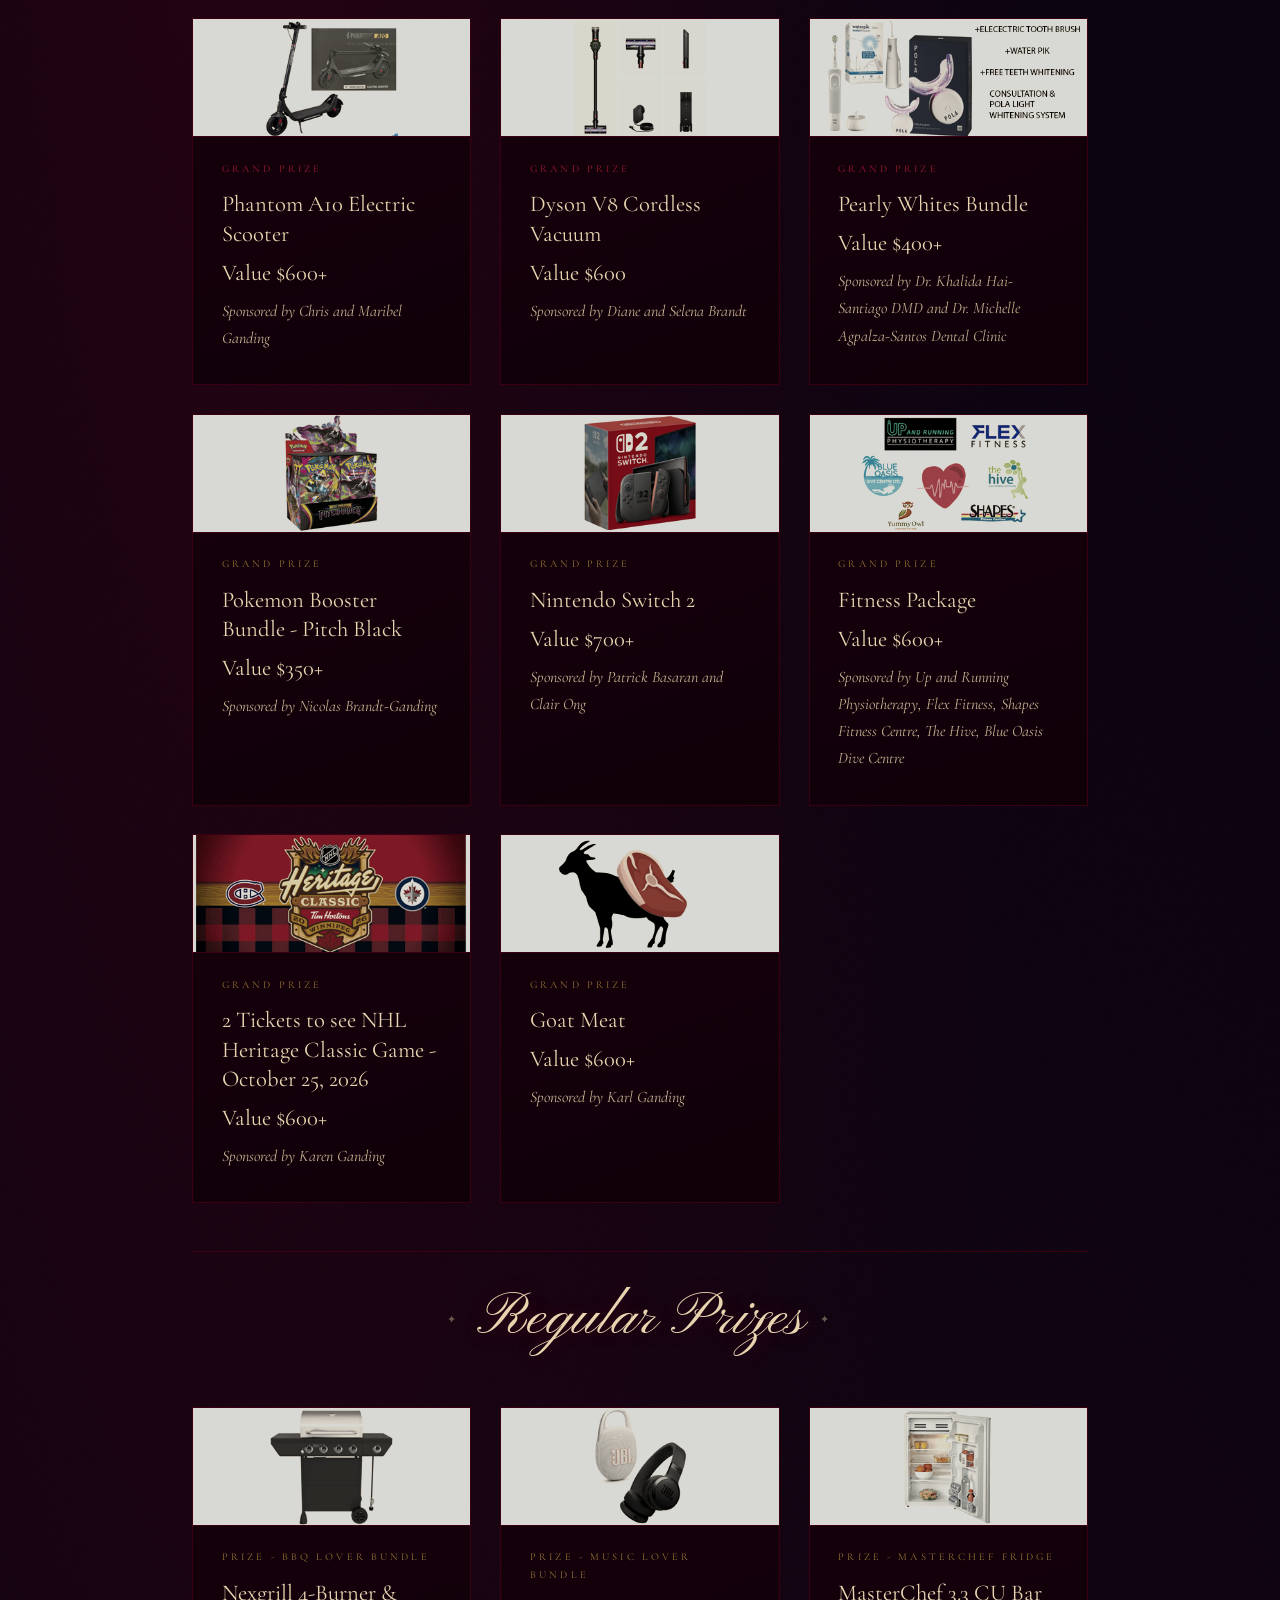
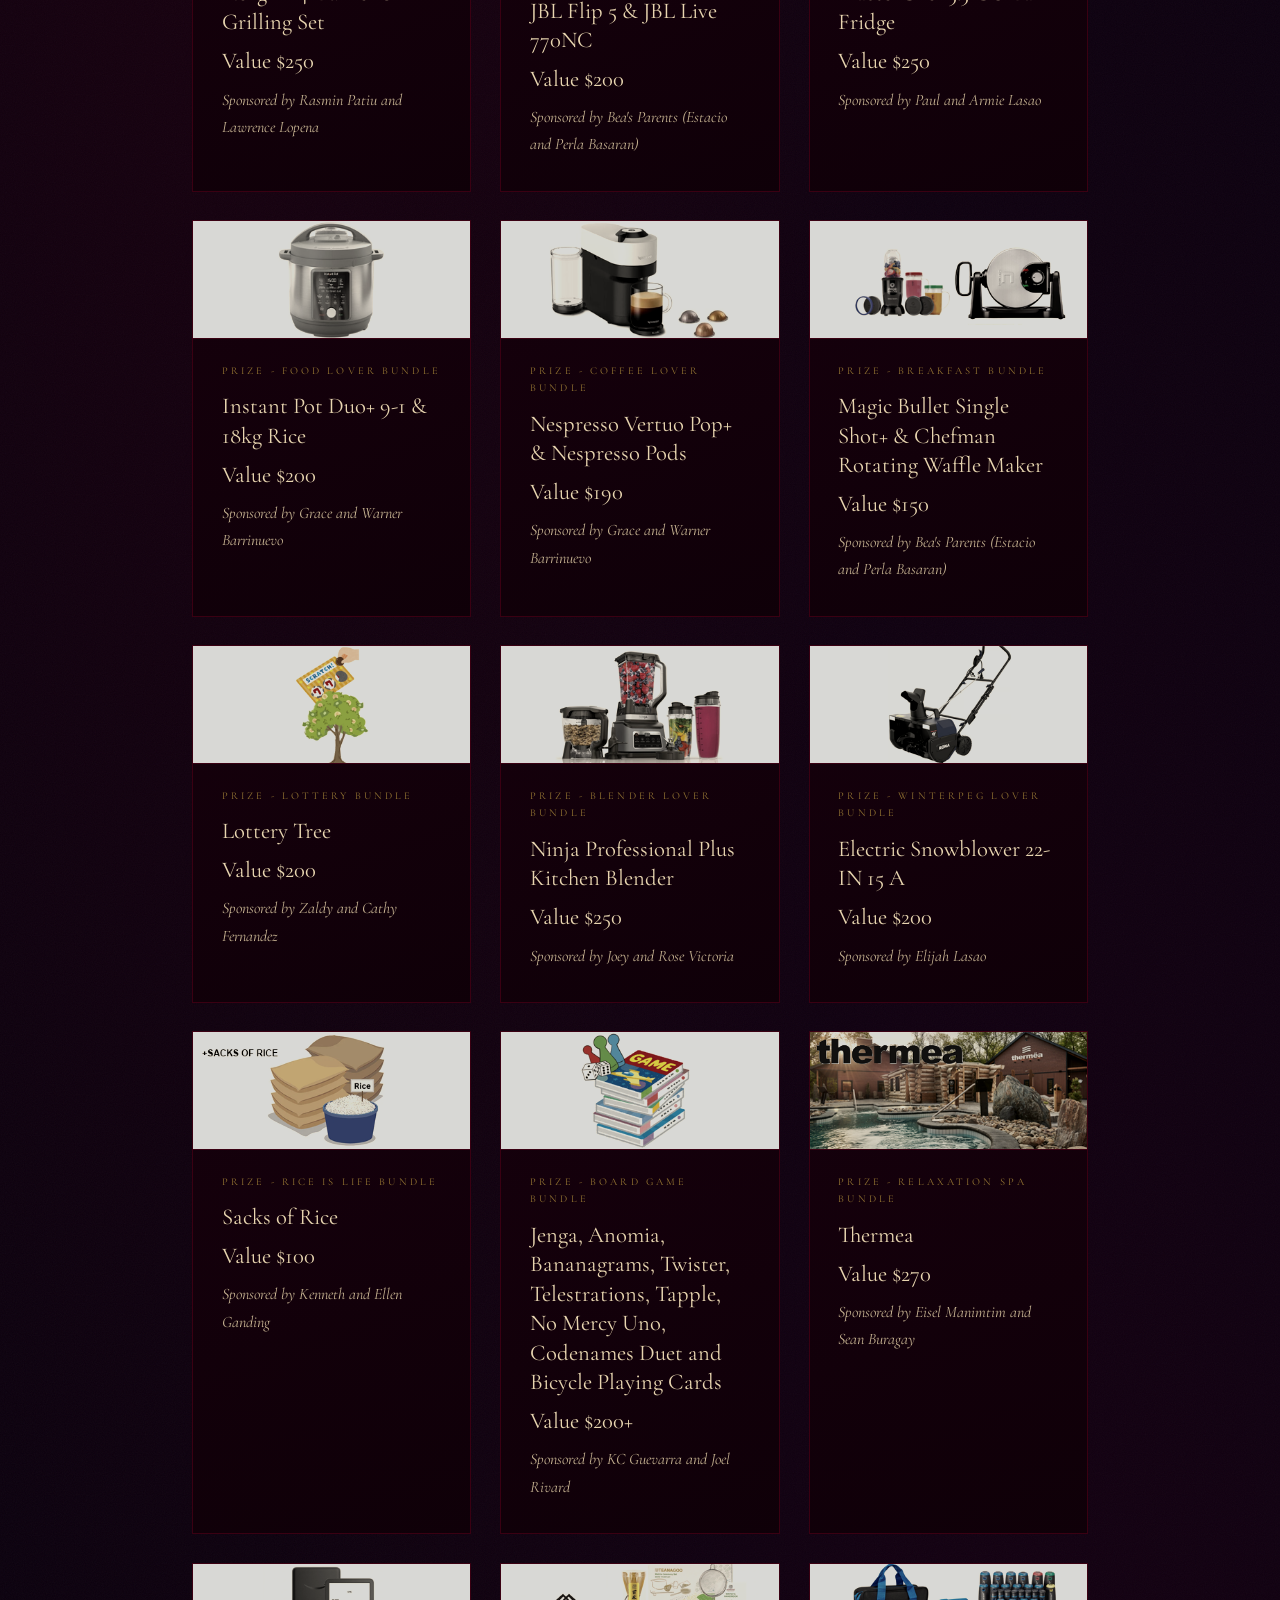
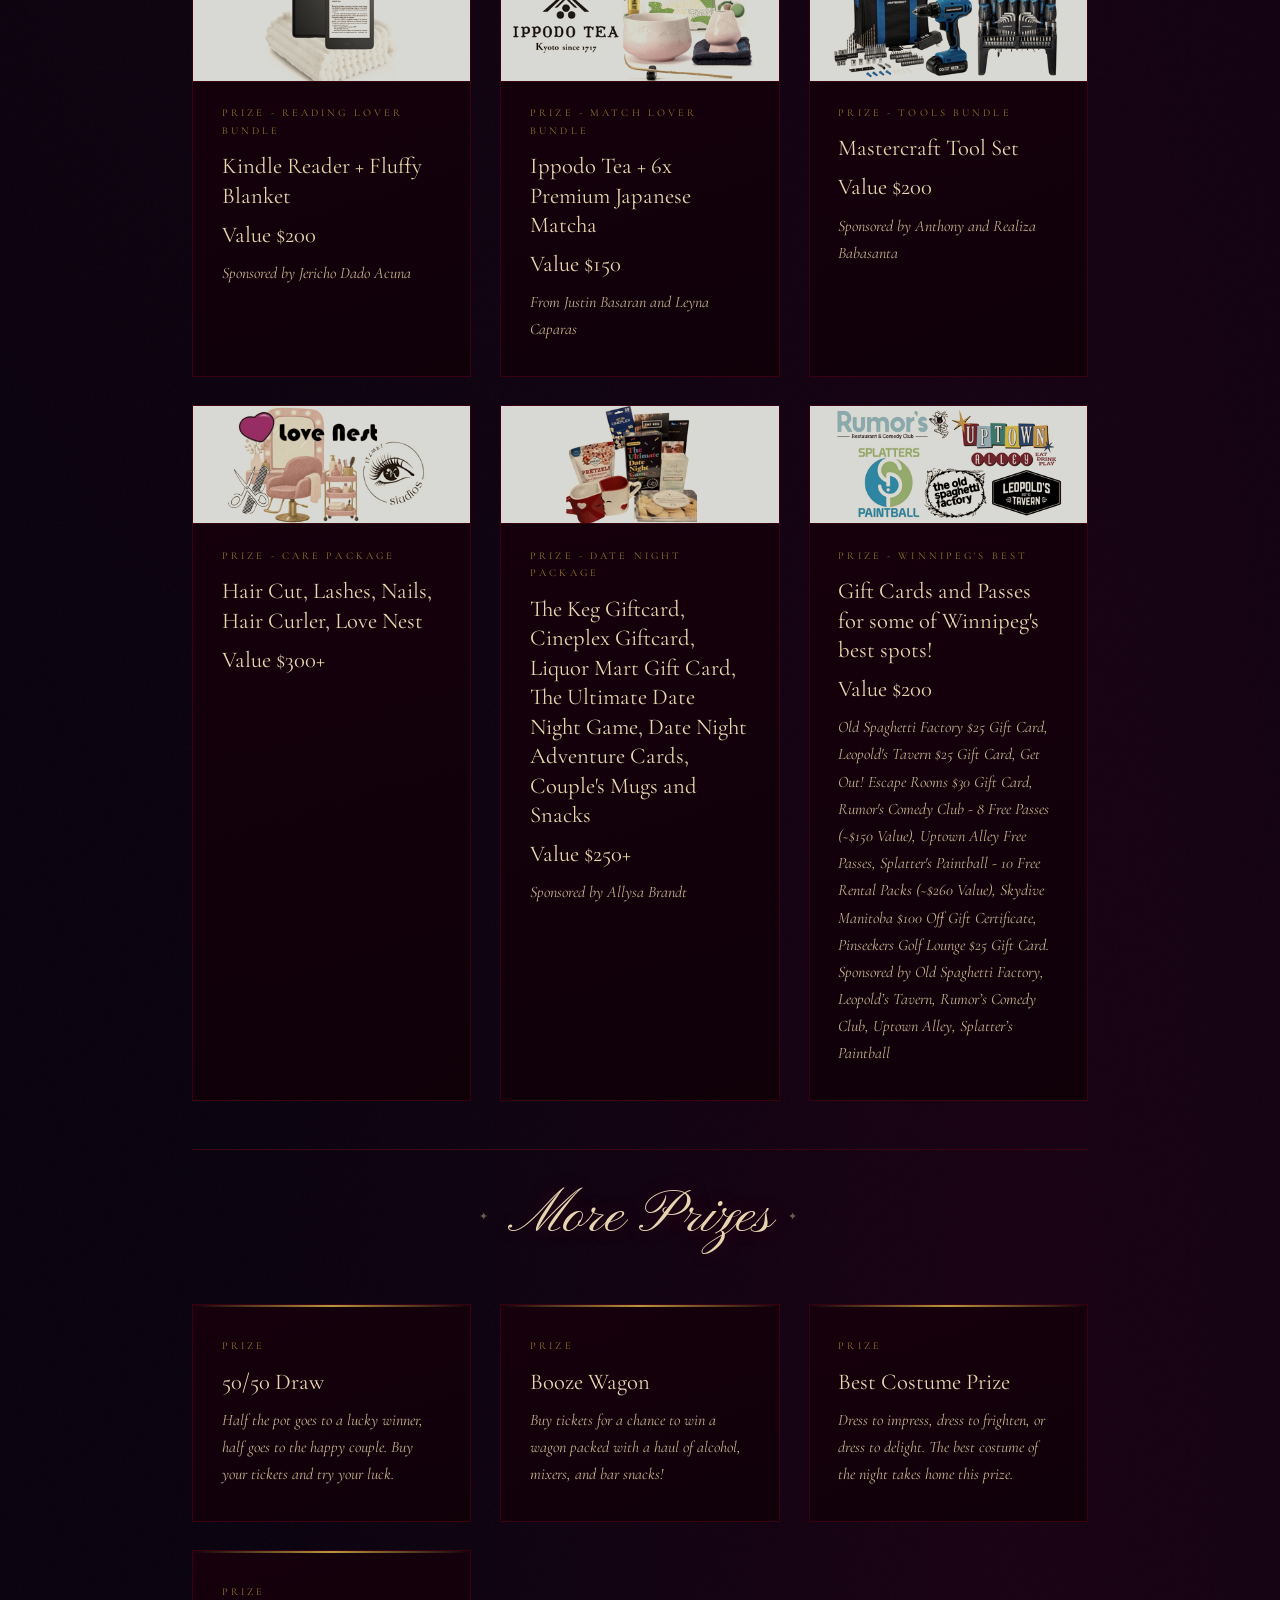
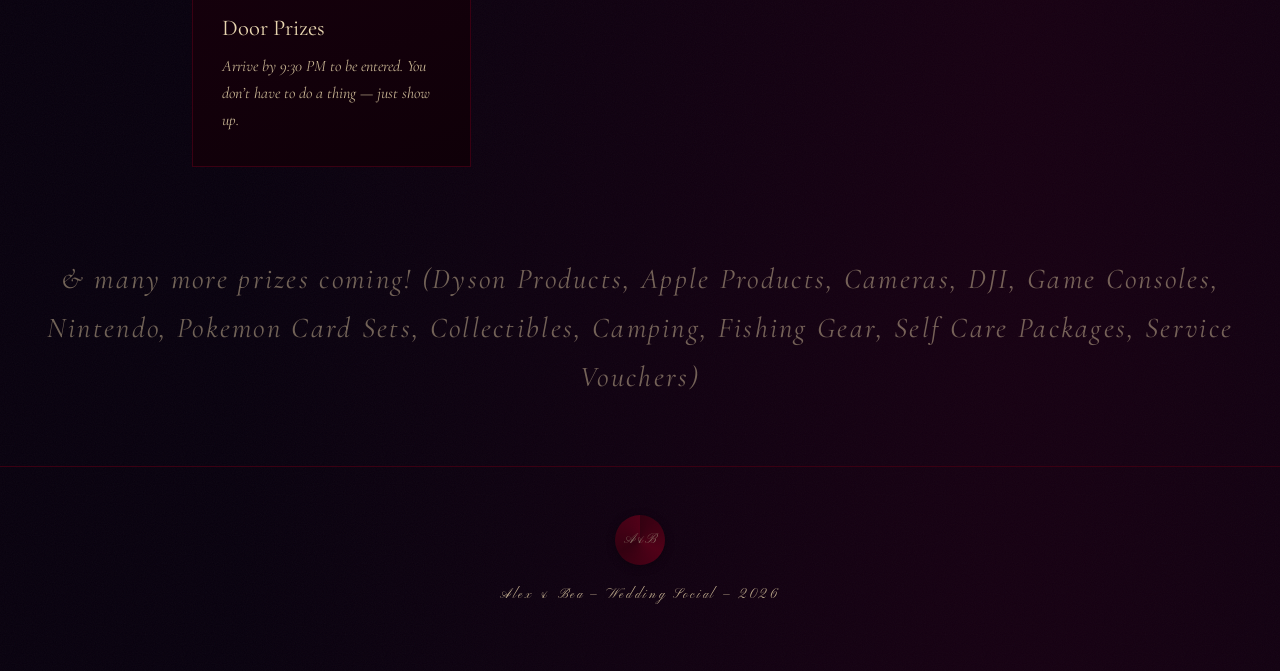
==== commit cfebd138: "Update social-prizes.html" ====
--- a/social-prizes.html
+++ b/social-prizes.html
@@ -163,7 +163,7 @@
 
       <div class="prize-card">
         <div class="prize-img-wrap">
-          <img class="prize-img" src="prize-pics/fitness.png" alt="Prize photo" />
+          <img class="prize-img" src="prize-pics/heritage-classic.png" alt="Prize photo" />
         </div>
         <p class="prize-rank">Grand Prize</p>
         <p class="prize-name"> 2 Tickets to see NHL Heritage Classic Game - October 25, 2026</p>
@@ -173,7 +173,7 @@
 
       <div class="prize-card">
         <div class="prize-img-wrap">
-          <img class="prize-img" src="prize-pics/fitness.png" alt="Prize photo" />
+          <img class="prize-img" src="prize-pics/goat.png" alt="Prize photo" />
         </div>
         <p class="prize-rank">Grand Prize</p>
         <p class="prize-name">Goat Meat</p>
@@ -357,7 +357,7 @@
 
       <div class="prize-card">
         <div class="prize-img-wrap">
-          <img class="prize-img" src="prize-pics/care-pack.png" alt="Prize photo" />
+          <img class="prize-img" src="prize-pics/date-night.png" alt="Prize photo" />
         </div>
         <p class="prize-rank">Prize - Date Night Package</p>
         <p class="prize-name">The Keg Giftcard, Cineplex Giftcard, Liquor Mart Gift Card, The Ultimate Date Night Game, Date Night Adventure Cards, Couple's Mugs and Snacks</p>
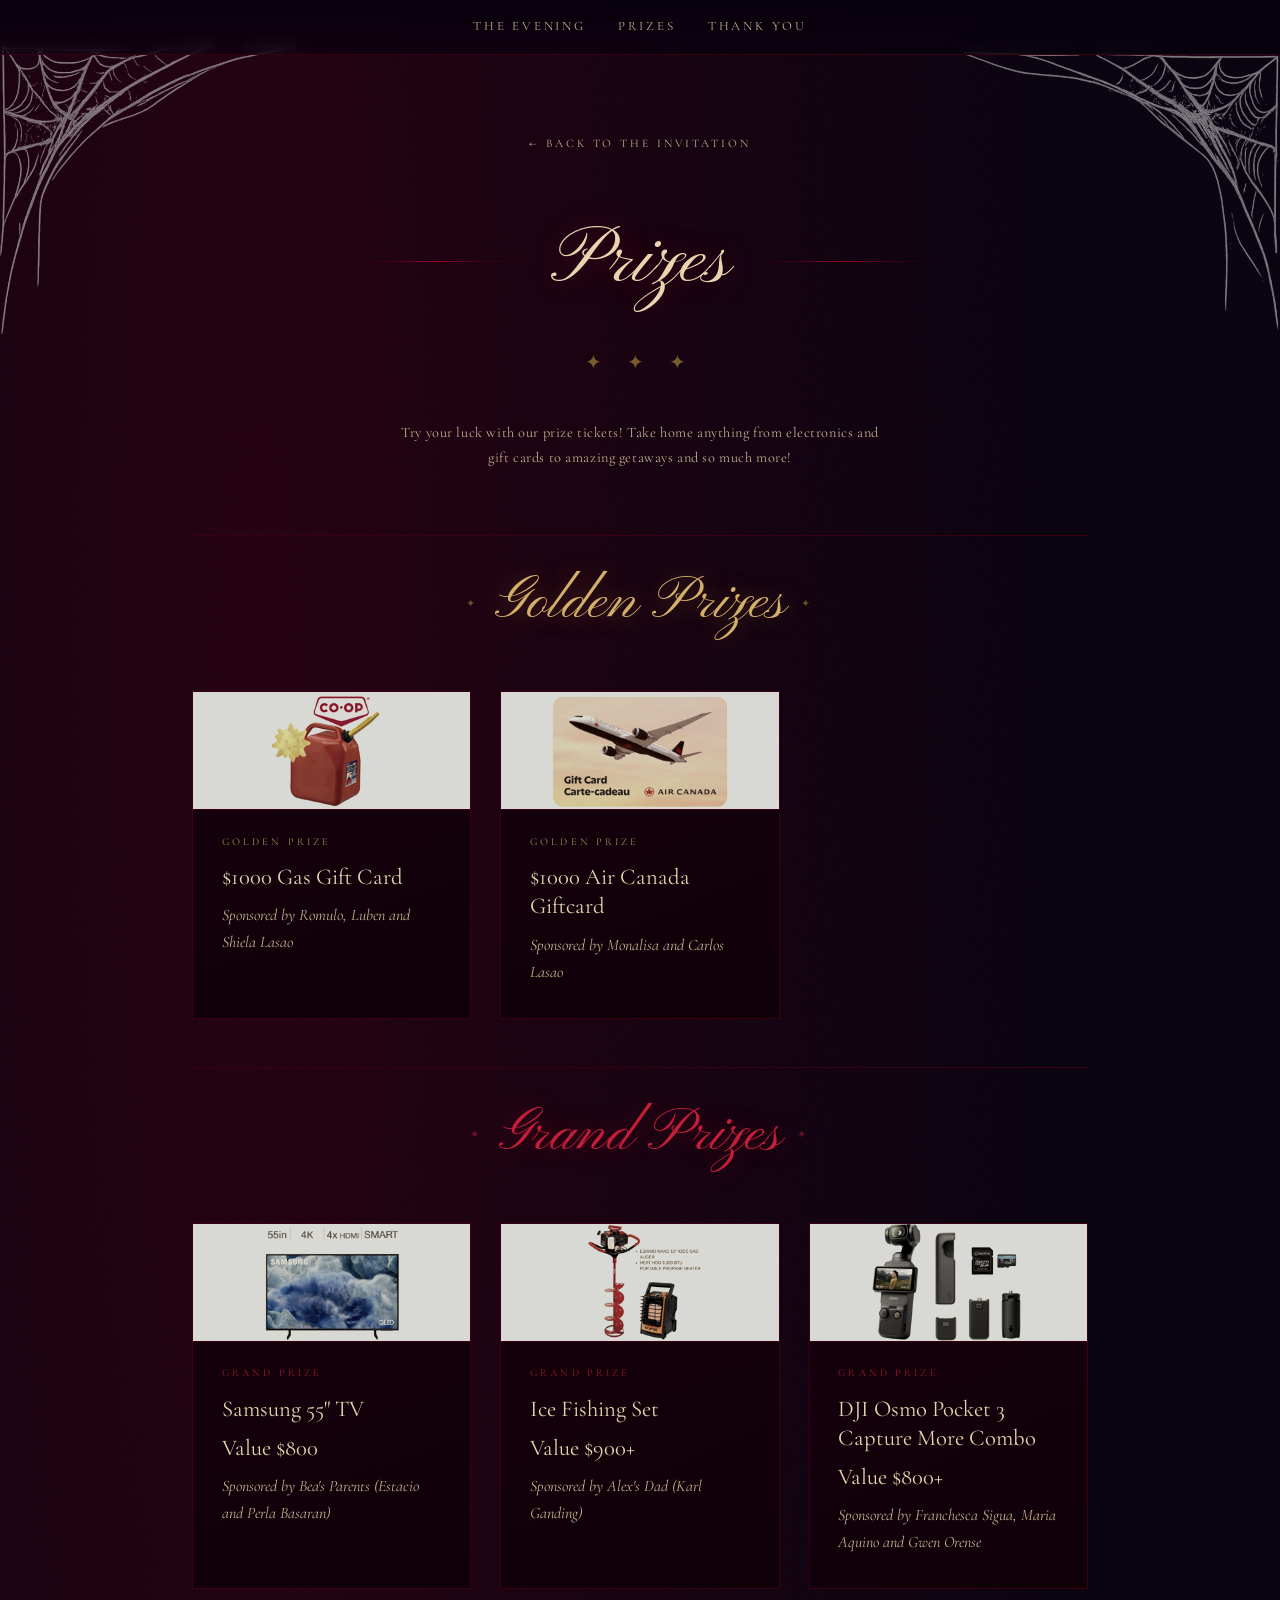
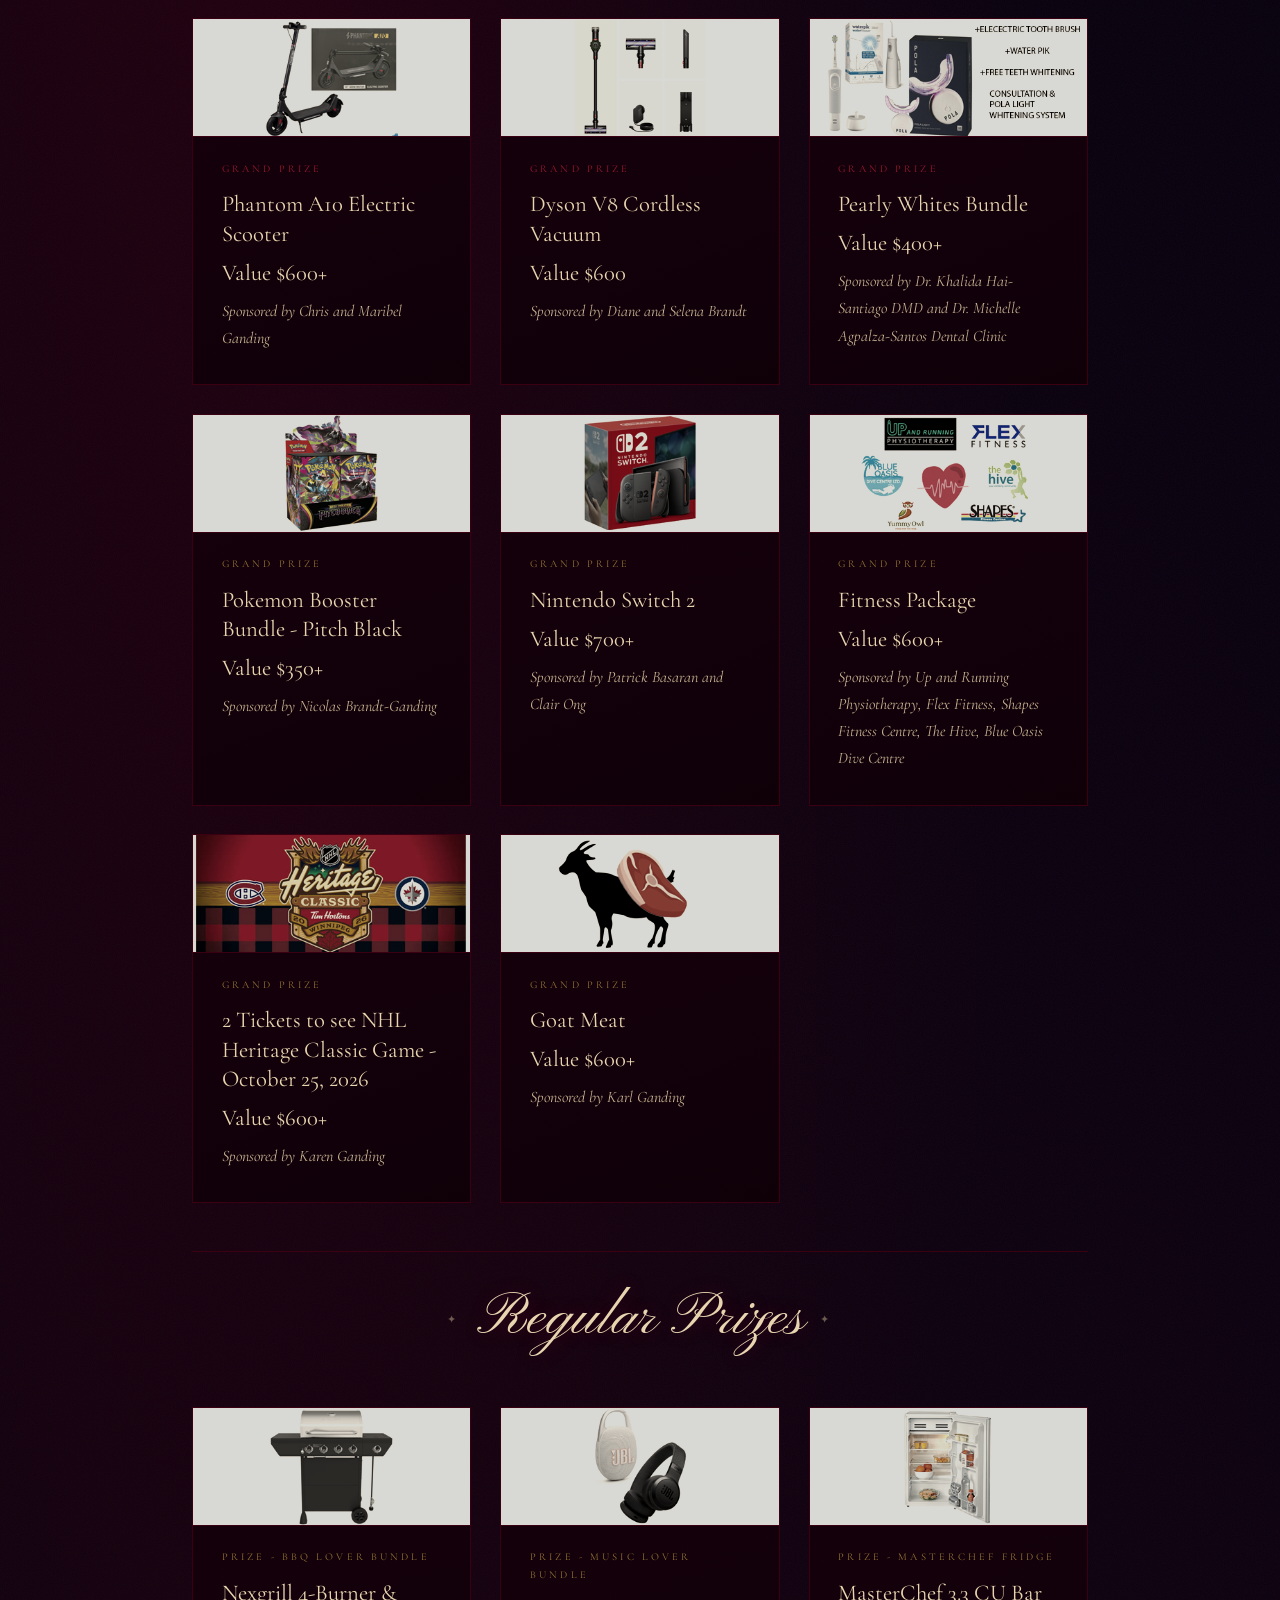
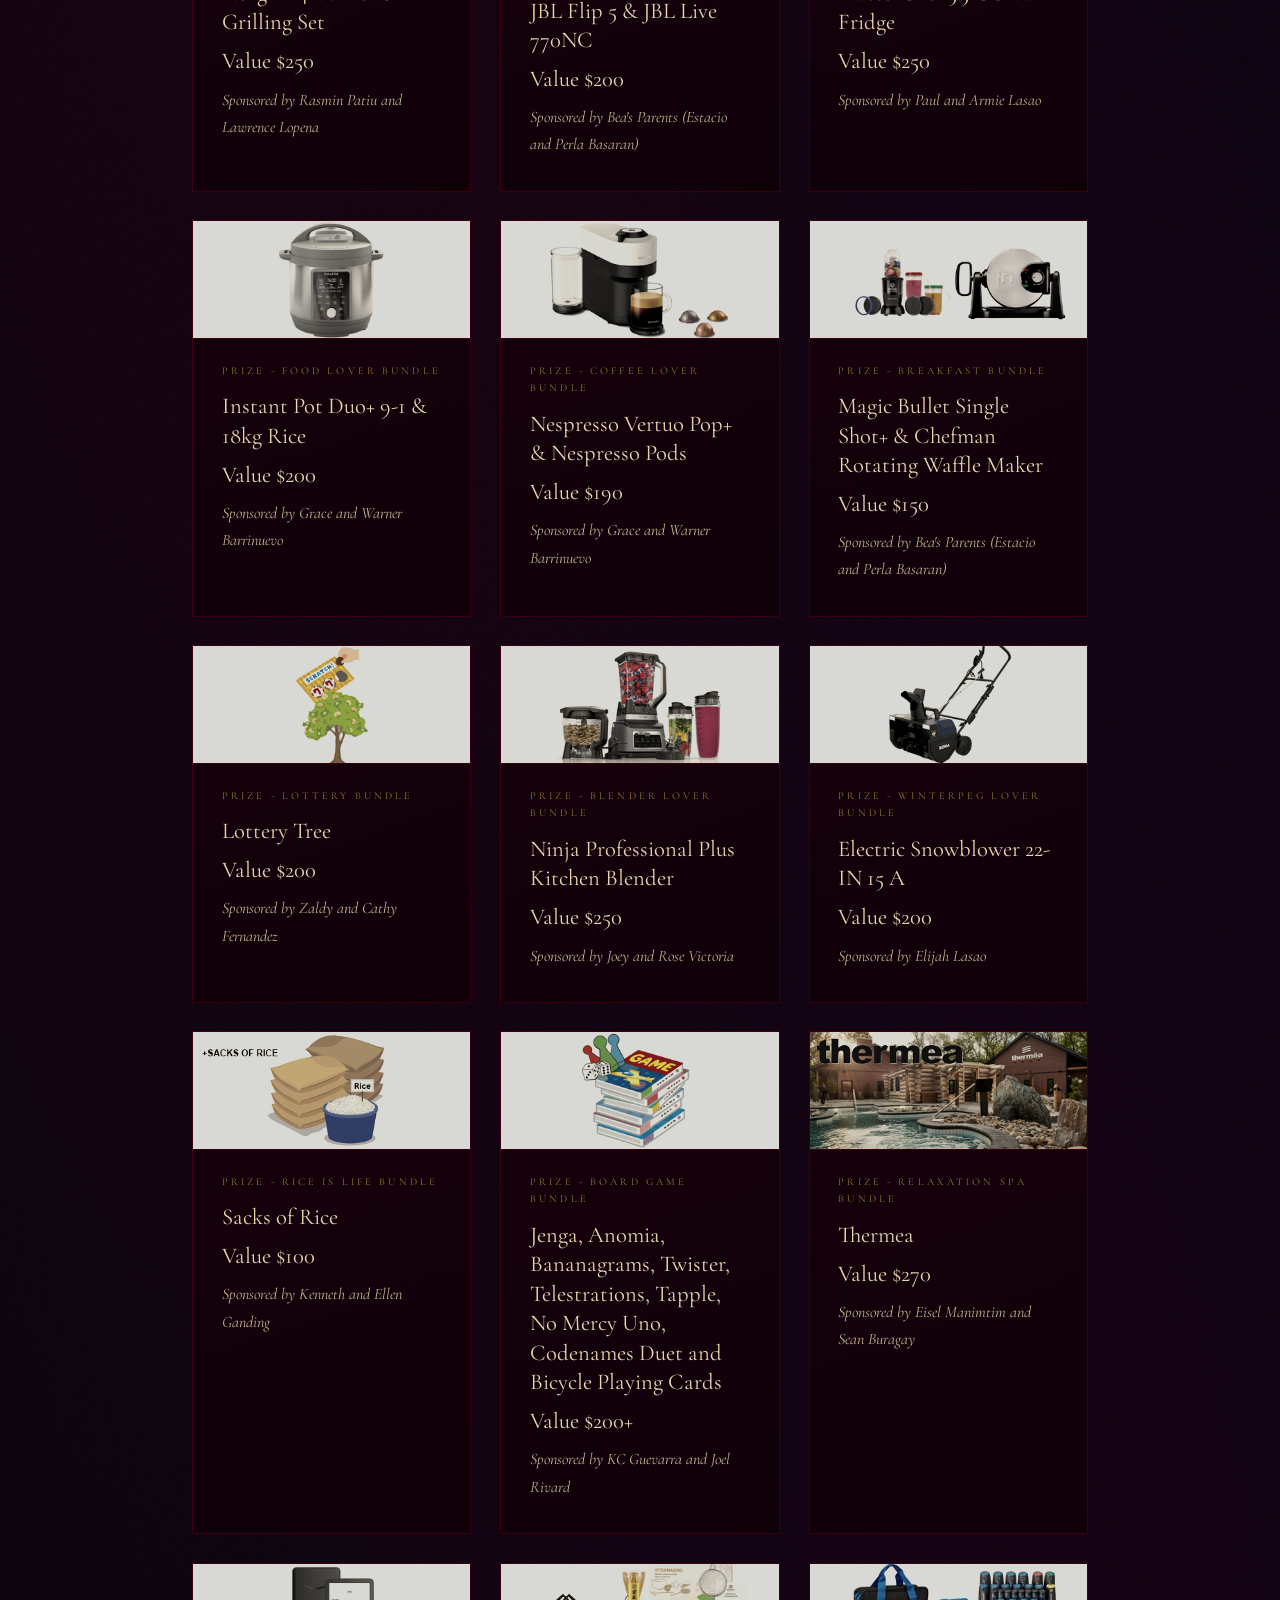
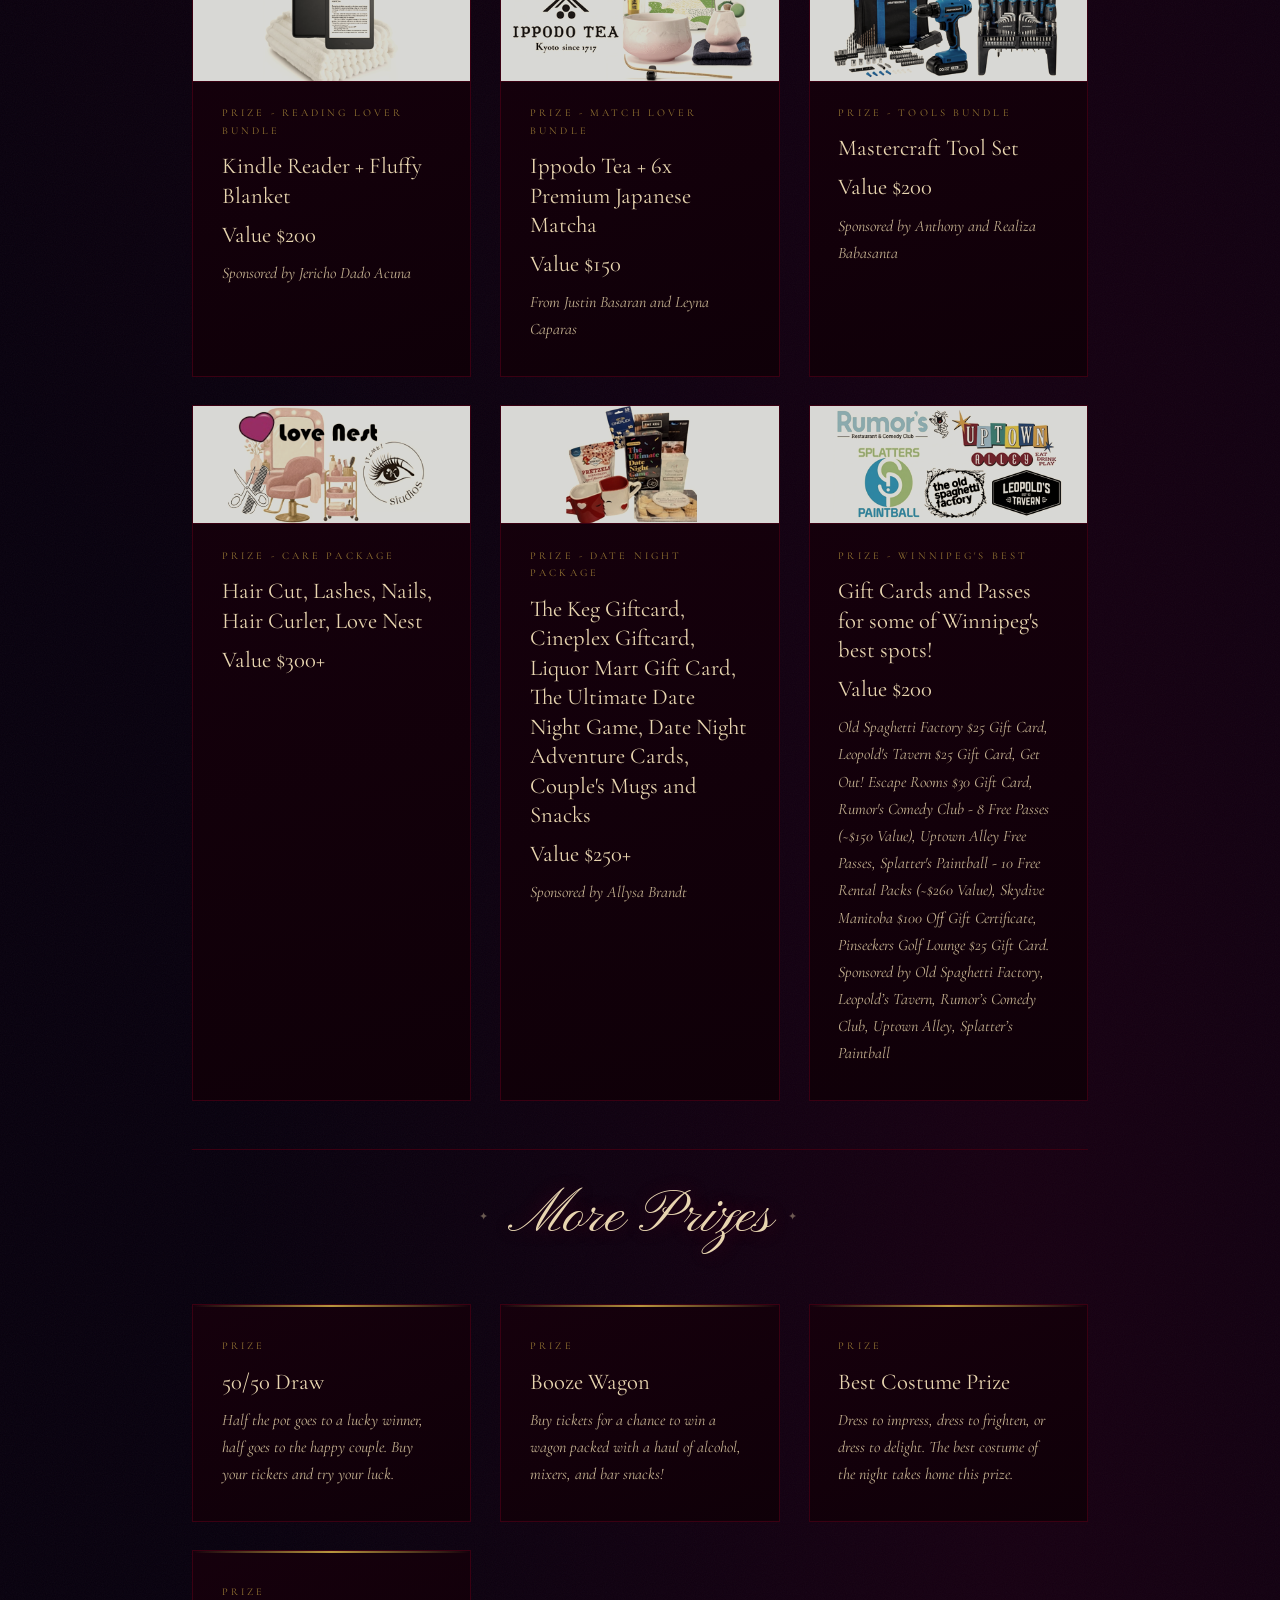
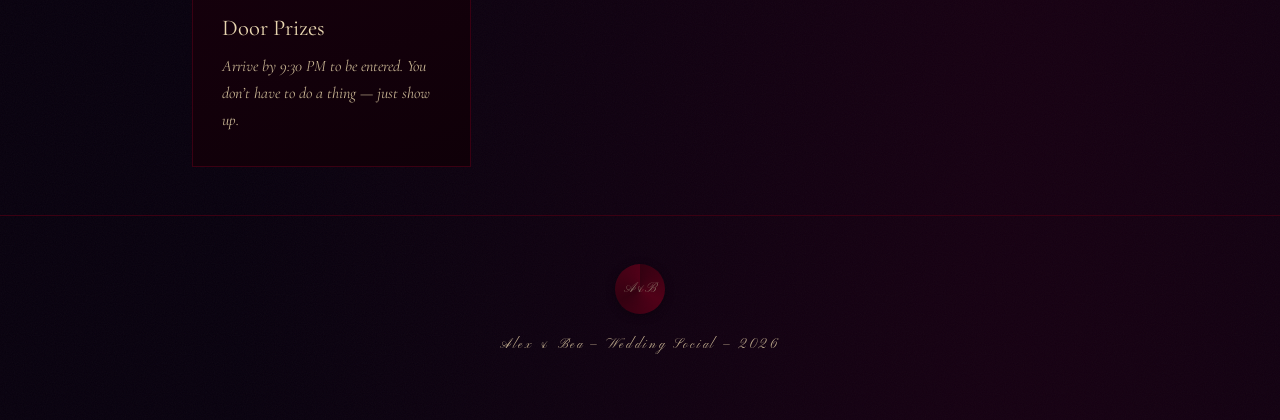
==== commit 46534df5: "Update social-prizes.html" ====
--- a/social-prizes.html
+++ b/social-prizes.html
@@ -415,9 +415,9 @@
   </div>
 
   <!-- MORE COMING -->
-  <div class="prizes-more">
+ <!-- <div class="prizes-more">
     <p class="prizes-more-text">&amp; many more prizes coming! (Dyson Products, Apple Products, Cameras, DJI, Game Consoles, Nintendo, Pokemon Card Sets, Collectibles, Camping, Fishing Gear, Self Care Packages, Service Vouchers)</p>
-  </div>
+  </div> -->
 
   <script>
     document.querySelectorAll('.prize-img').forEach(function(img) {
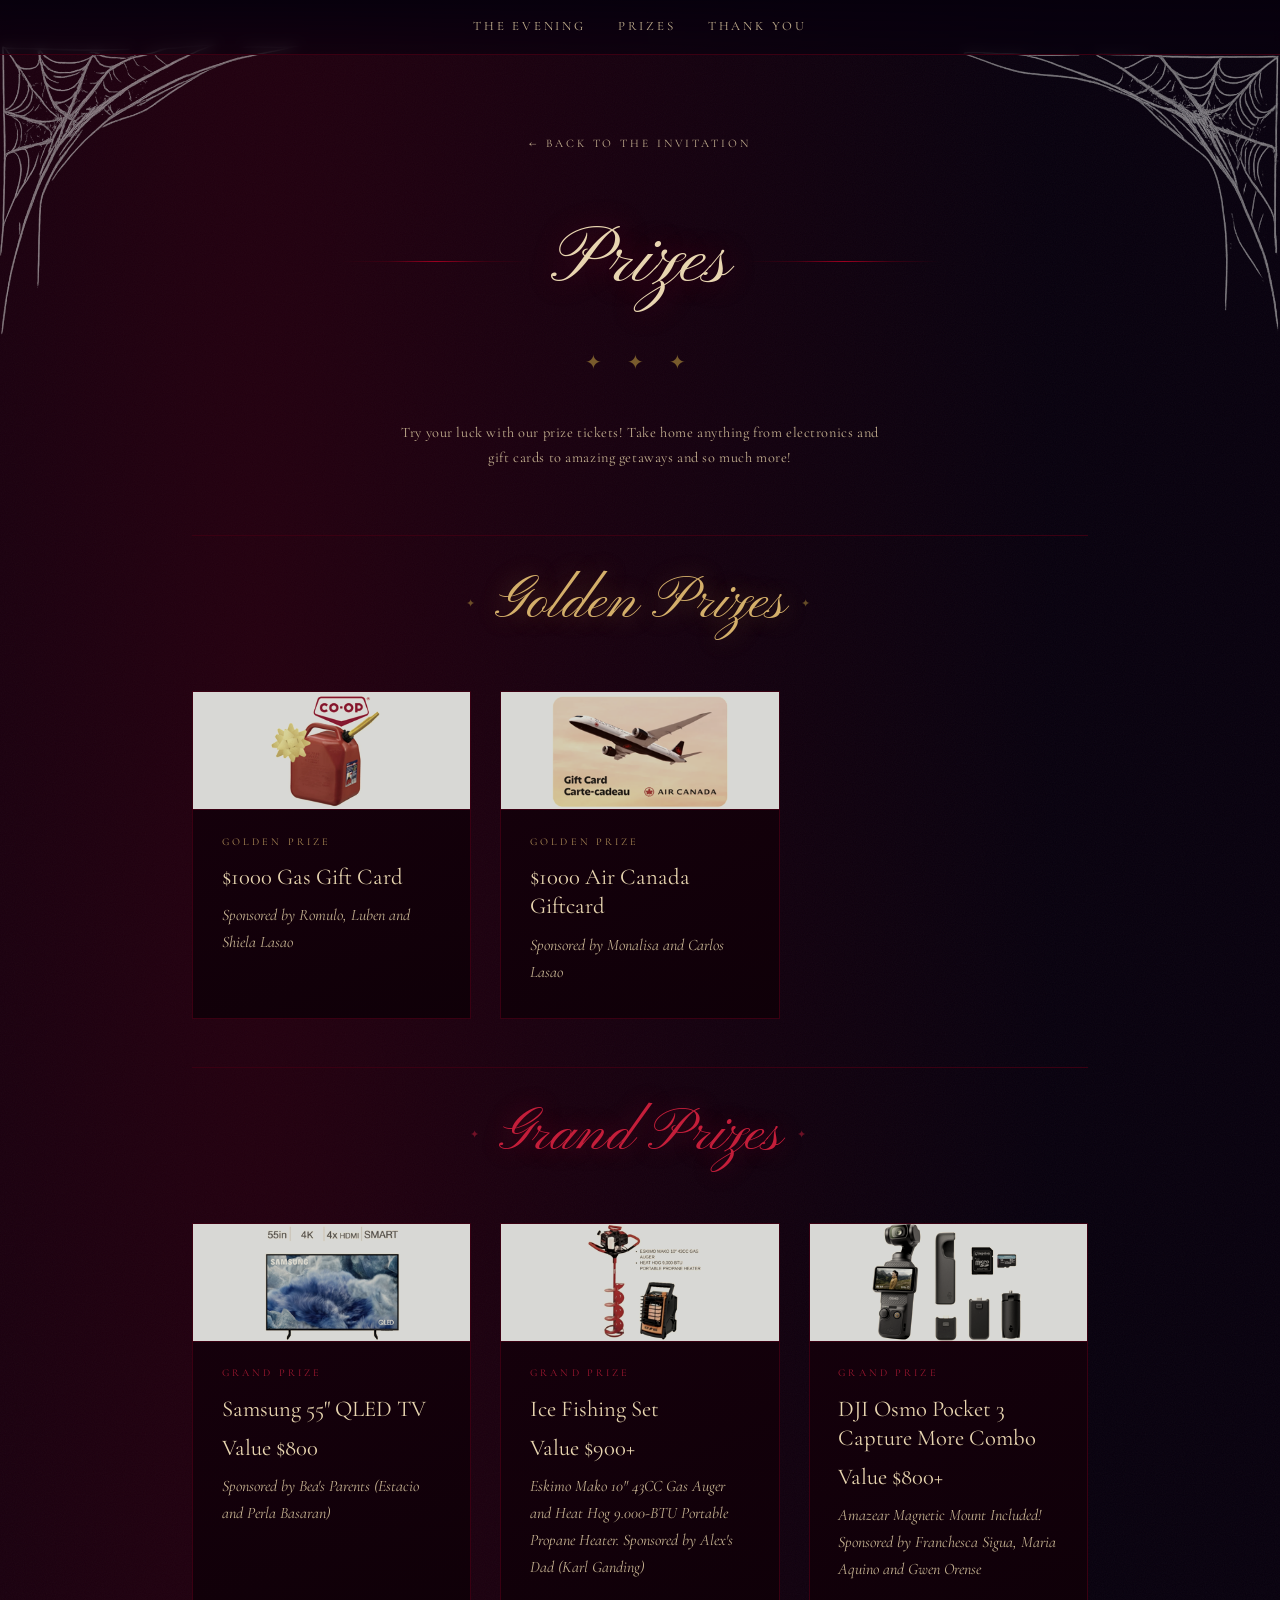
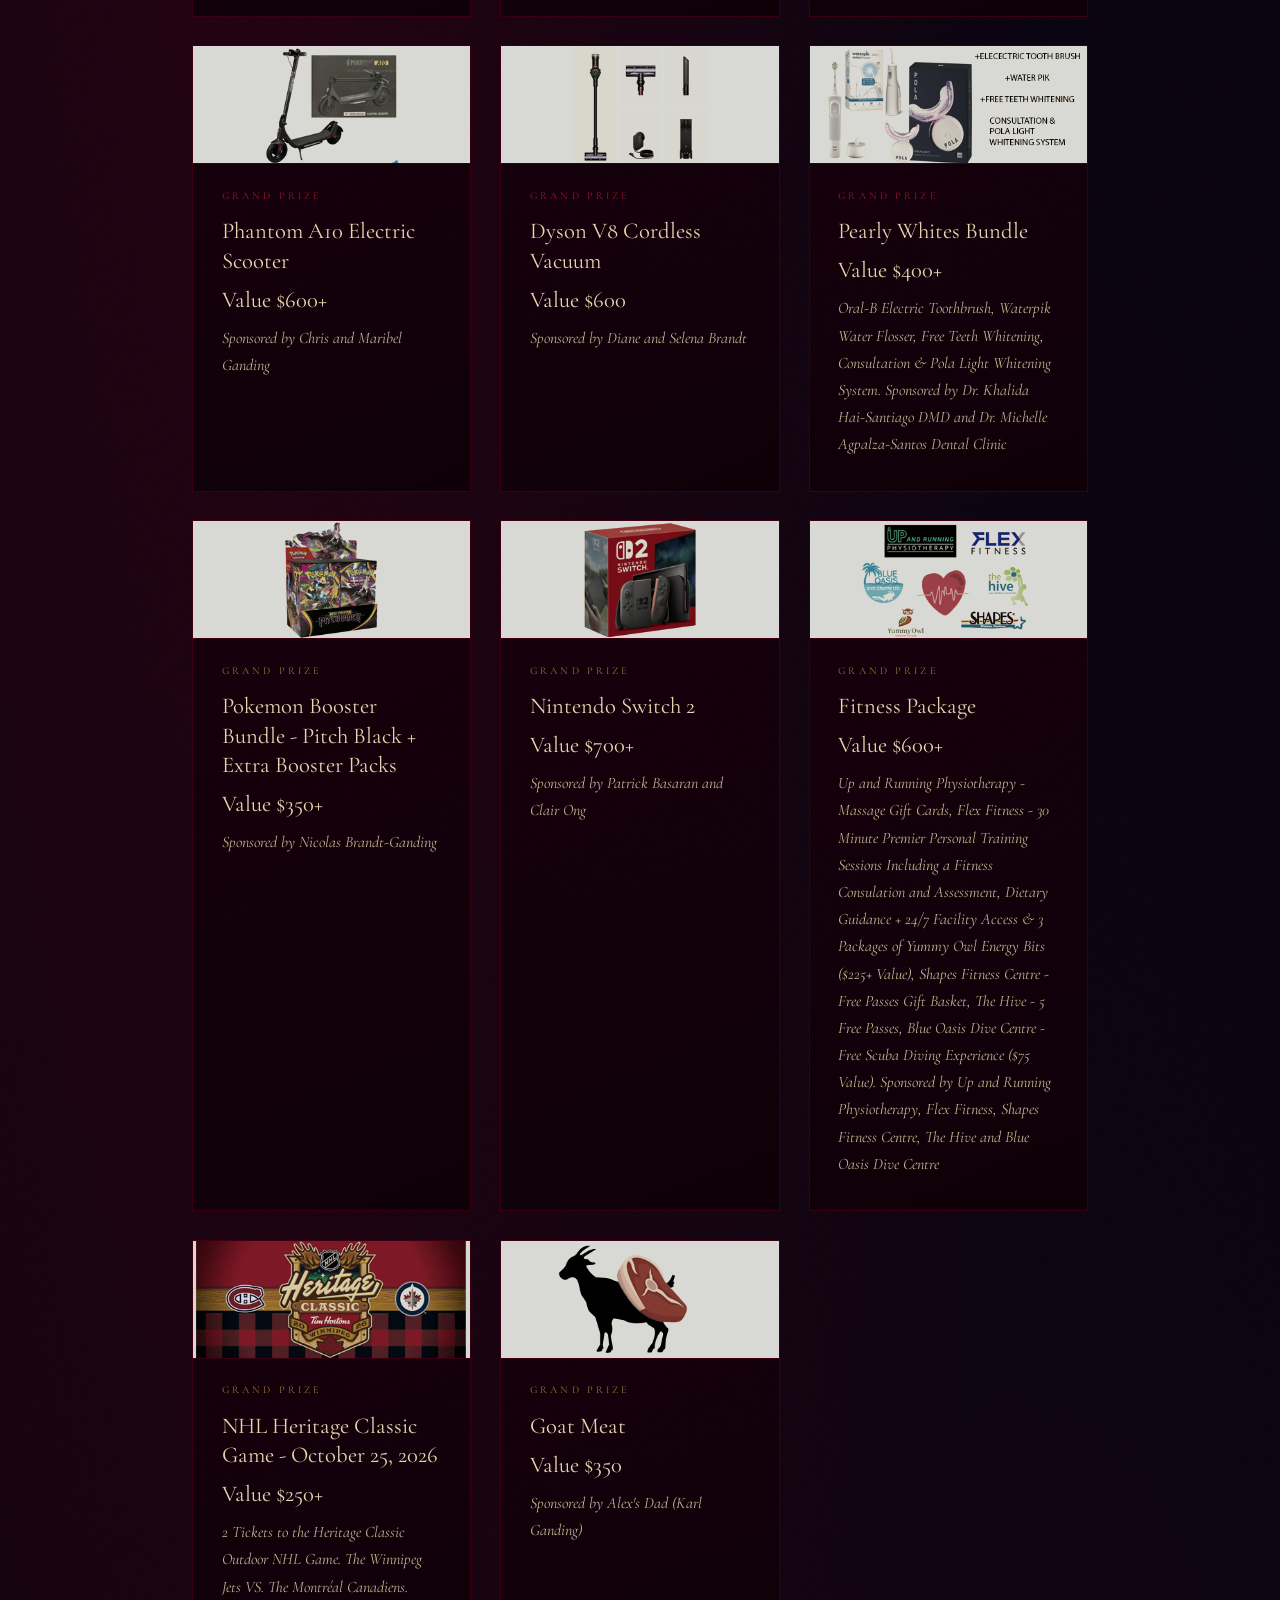
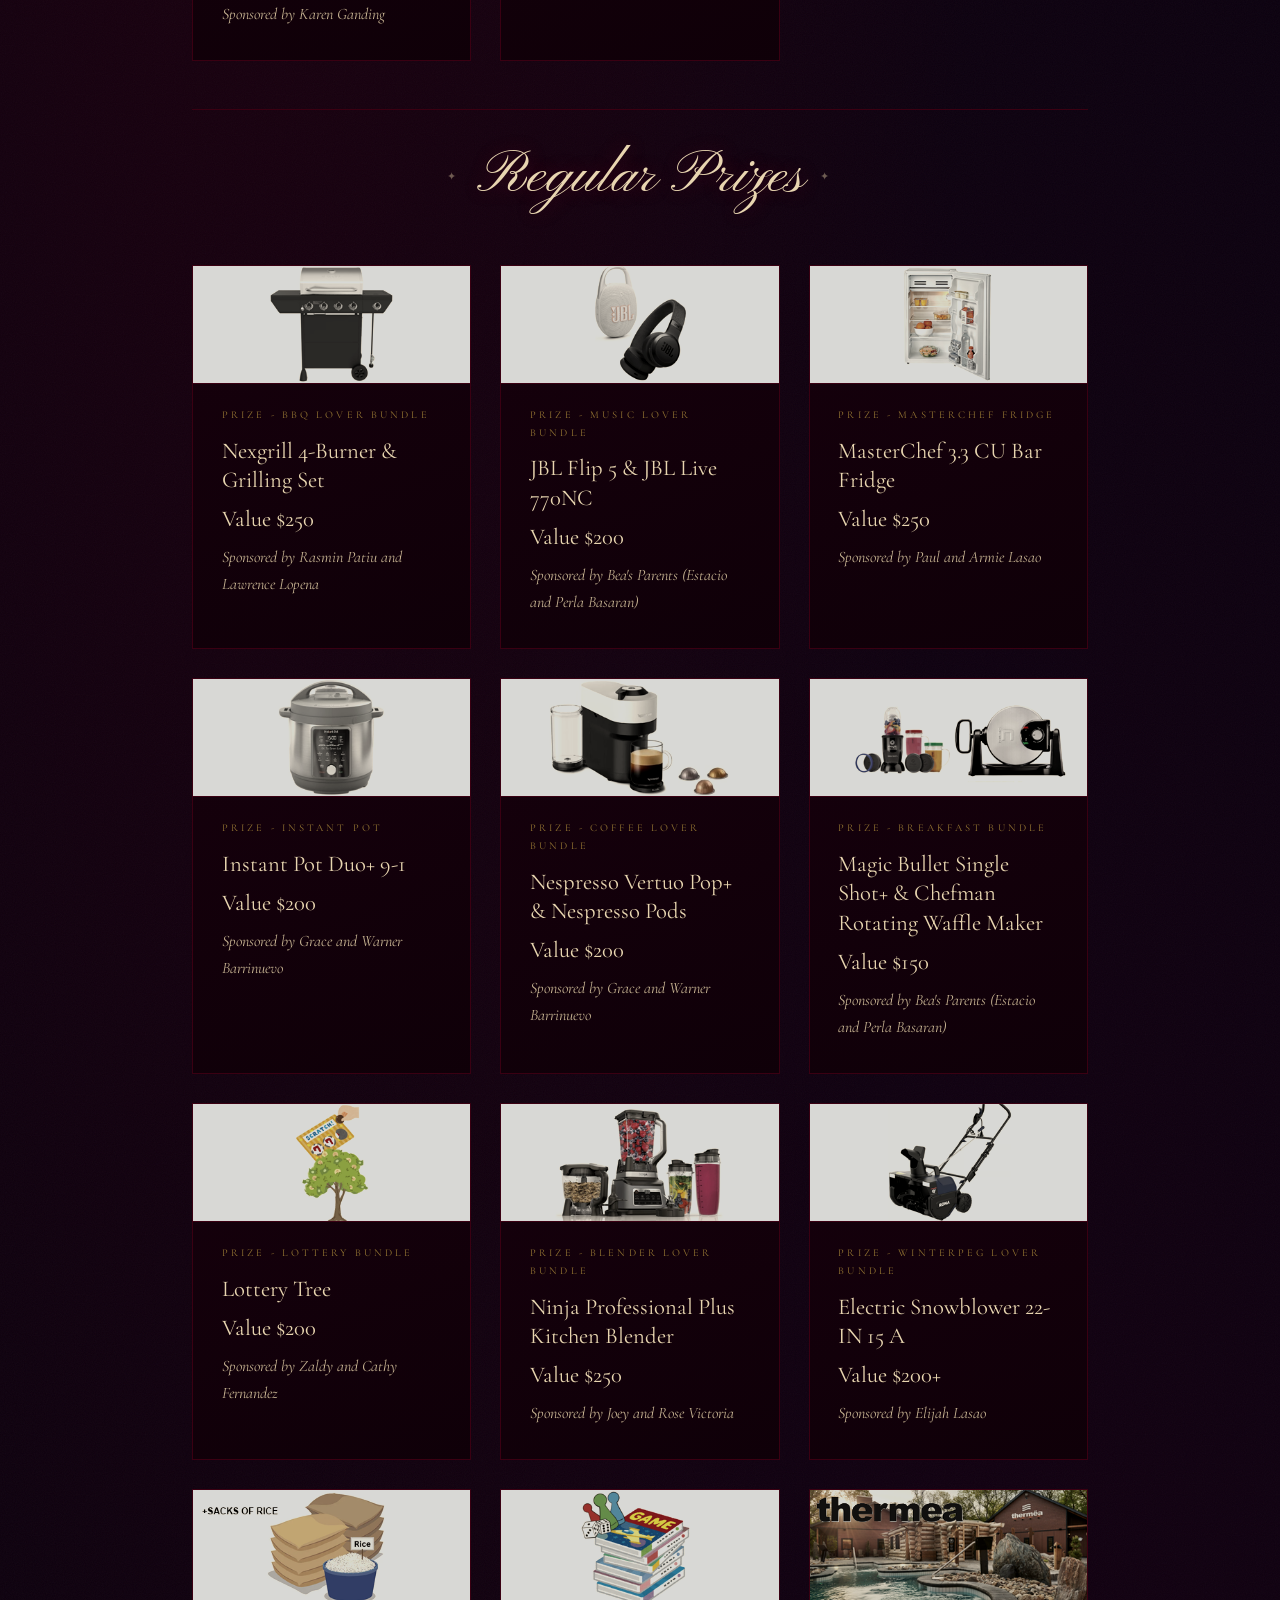
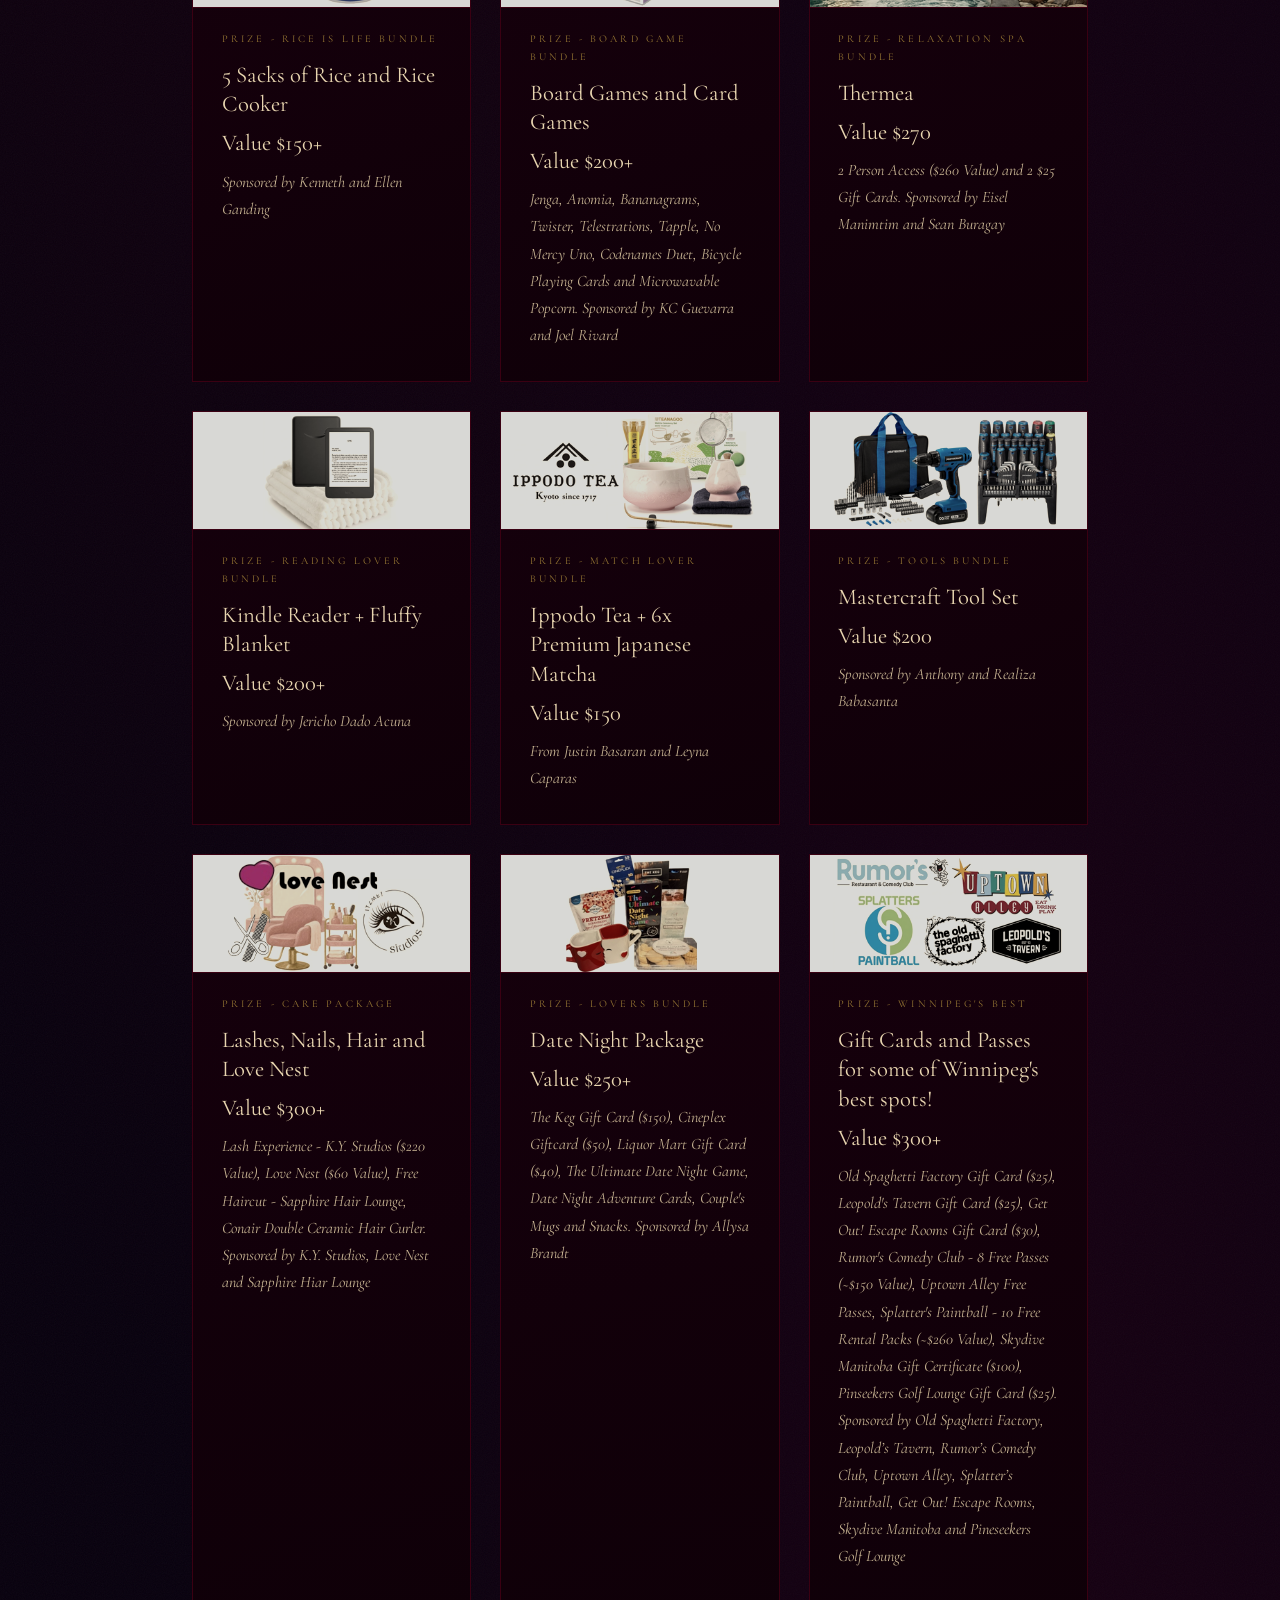
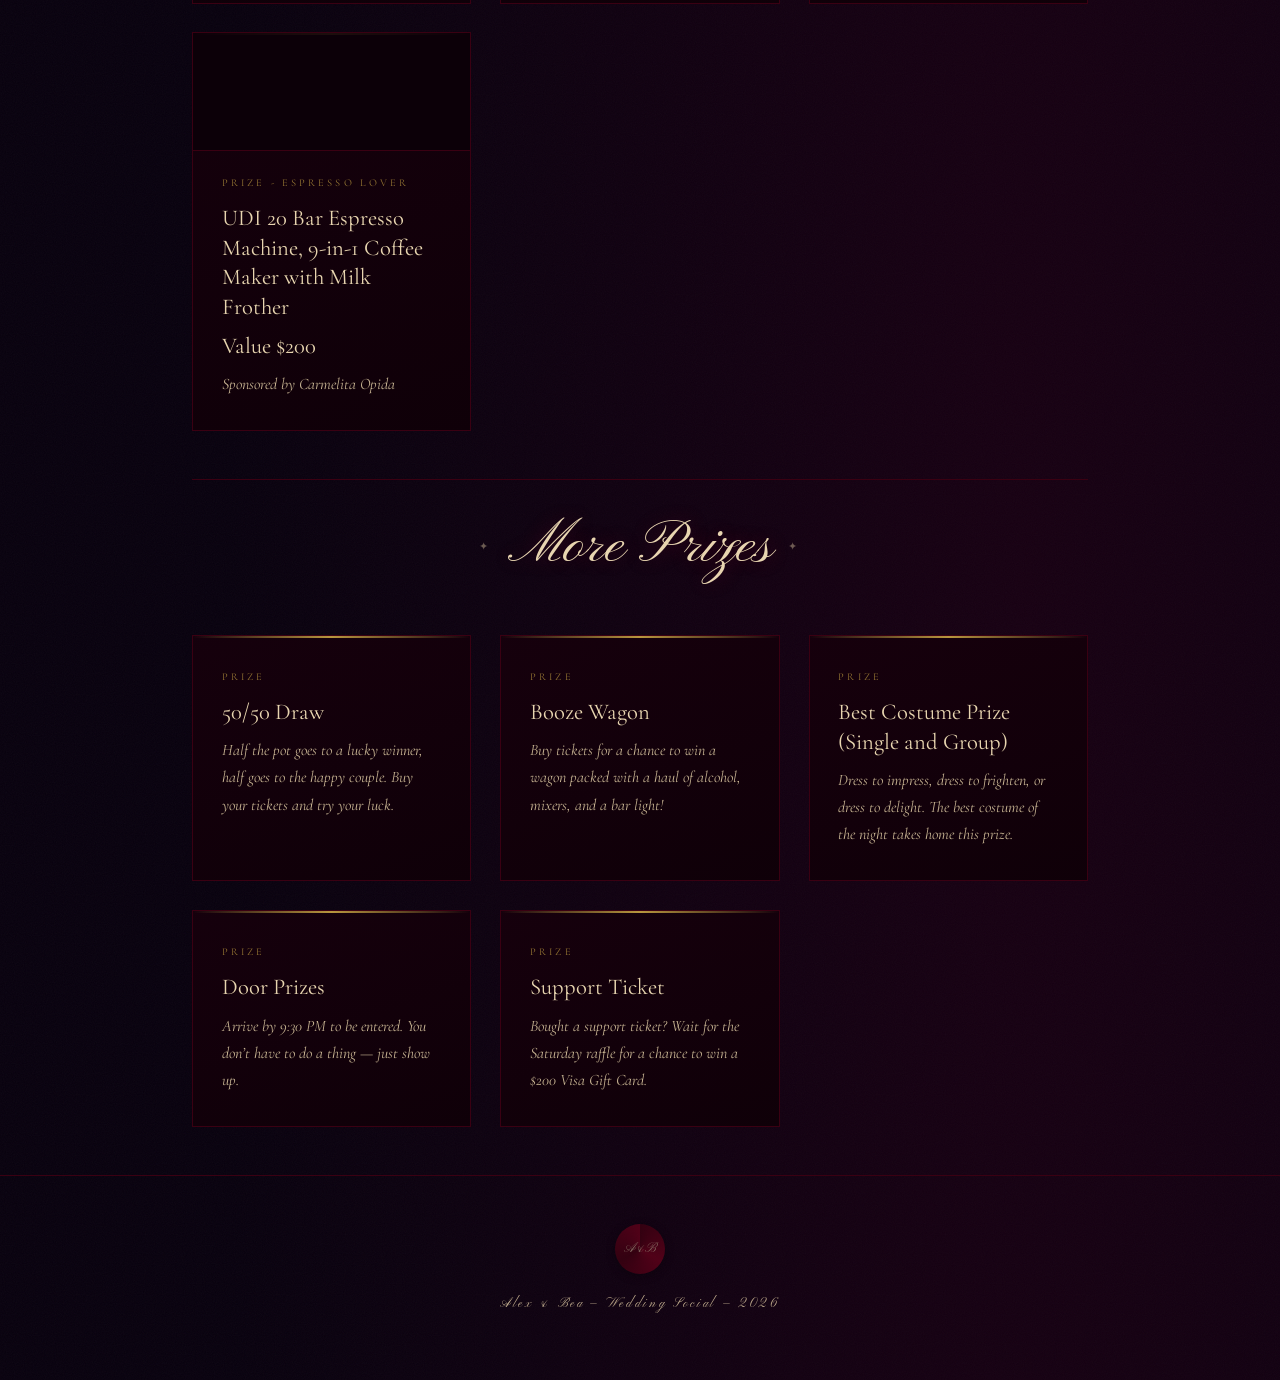
==== commit 1a70a6f9: "Update social-prizes.html" ====
--- a/social-prizes.html
+++ b/social-prizes.html
@@ -76,7 +76,7 @@
           <img class="prize-img" src="prize-pics/samsung_tv.png" alt="Prize photo" />
         </div>
         <p class="prize-rank">Grand Prize</p>
-        <p class="prize-name">Samsung 55" TV</p>
+        <p class="prize-name">Samsung 55" QLED TV</p>
         <p class="prize-name">Value $800</p>
         <p class="prize-description">Sponsored by Bea's Parents (Estacio and Perla Basaran)</p>
       </div>
@@ -88,7 +88,7 @@
         <p class="prize-rank">Grand Prize</p>
         <p class="prize-name">Ice Fishing Set</p>
         <p class="prize-name">Value $900+</p>
-        <p class="prize-description">Sponsored by Alex's Dad (Karl Ganding)</p>
+        <p class="prize-description">Eskimo Mako 10" 43CC Gas Auger and Heat Hog 9.000-BTU Portable Propane Heater. Sponsored by Alex's Dad (Karl Ganding)</p>
       </div>
 
       <div class="prize-card prize-card--grand">
@@ -98,7 +98,7 @@
         <p class="prize-rank">Grand Prize</p>
         <p class="prize-name">DJI Osmo Pocket 3 Capture More Combo</p>
         <p class="prize-name">Value $800+</p>
-        <p class="prize-description">Sponsored by Franchesca Sigua, Maria Aquino and Gwen Orense</p>
+        <p class="prize-description">Amazear Magnetic Mount Included! Sponsored by Franchesca Sigua, Maria Aquino and Gwen Orense</p>
       </div>
       
       <div class="prize-card prize-card--grand">
@@ -128,7 +128,7 @@
         <p class="prize-rank">Grand Prize</p>
         <p class="prize-name">Pearly Whites Bundle</p>
         <p class="prize-name">Value $400+</p>
-        <p class="prize-description">Sponsored by Dr. Khalida Hai-Santiago DMD and Dr. Michelle Agpalza-Santos Dental Clinic</p>
+        <p class="prize-description">Oral-B Electric Toothbrush, Waterpik Water Flosser, Free Teeth Whitening, Consultation & Pola Light Whitening System. Sponsored by Dr. Khalida Hai-Santiago DMD and Dr. Michelle Agpalza-Santos Dental Clinic</p>
       </div>
 
       <div class="prize-card">
@@ -136,7 +136,7 @@
           <img class="prize-img" src="prize-pics/pokemon.png" alt="Prize photo" />
         </div>
         <p class="prize-rank">Grand Prize</p>
-        <p class="prize-name">Pokemon Booster Bundle - Pitch Black</p>
+        <p class="prize-name">Pokemon Booster Bundle - Pitch Black + Extra Booster Packs</p>
         <p class="prize-name">Value $350+</p>
         <p class="prize-description">Sponsored by Nicolas Brandt-Ganding</p>
       </div>
@@ -158,7 +158,7 @@
         <p class="prize-rank">Grand Prize</p>
         <p class="prize-name">Fitness Package</p>
         <p class="prize-name">Value $600+</p>
-        <p class="prize-description">Sponsored by Up and Running Physiotherapy, Flex Fitness, Shapes Fitness Centre, The Hive, Blue Oasis Dive Centre</p>
+        <p class="prize-description">Up and Running Physiotherapy - Massage Gift Cards, Flex Fitness - 30 Minute Premier Personal Training Sessions Including a Fitness Consulation and Assessment, Dietary Guidance + 24/7 Facility Access & 3 Packages of Yummy Owl Energy Bits ($225+ Value), Shapes Fitness Centre - Free Passes Gift Basket, The Hive - 5 Free Passes, Blue Oasis Dive Centre - Free Scuba Diving Experience ($75 Value). Sponsored by Up and Running Physiotherapy, Flex Fitness, Shapes Fitness Centre, The Hive and Blue Oasis Dive Centre</p>
       </div>
 
       <div class="prize-card">
@@ -166,9 +166,9 @@
           <img class="prize-img" src="prize-pics/heritage-classic.png" alt="Prize photo" />
         </div>
         <p class="prize-rank">Grand Prize</p>
-        <p class="prize-name"> 2 Tickets to see NHL Heritage Classic Game - October 25, 2026</p>
-        <p class="prize-name">Value $600+</p>
-        <p class="prize-description">Sponsored by Karen Ganding</p>
+        <p class="prize-name">NHL Heritage Classic Game - October 25, 2026</p>
+        <p class="prize-name">Value $250+</p>
+        <p class="prize-description">2 Tickets to the Heritage Classic Outdoor NHL Game. The Winnipeg Jets VS. The Montréal Canadiens. Sponsored by Karen Ganding</p>
       </div>
 
       <div class="prize-card">
@@ -177,8 +177,8 @@
         </div>
         <p class="prize-rank">Grand Prize</p>
         <p class="prize-name">Goat Meat</p>
-        <p class="prize-name">Value $600+</p>
-        <p class="prize-description">Sponsored by Karl Ganding</p>
+        <p class="prize-name">Value $350</p>
+        <p class="prize-description">Sponsored by Alex's Dad (Karl Ganding)</p>
       </div>
       
     </div>
@@ -227,8 +227,8 @@
         <div class="prize-img-wrap">
           <img class="prize-img" src="prize-pics/instant_pot.png" alt="Prize photo" />
         </div>
-        <p class="prize-rank">Prize - Food Lover Bundle</p>
-        <p class="prize-name">Instant Pot Duo+ 9-1 & 18kg Rice</p>
+        <p class="prize-rank">Prize - Instant Pot</p>
+        <p class="prize-name">Instant Pot Duo+ 9-1</p>
         <p class="prize-name">Value $200</p>
         <p class="prize-description">Sponsored by Grace and Warner Barrinuevo</p>
       </div>
@@ -239,7 +239,7 @@
         </div>
         <p class="prize-rank">Prize - Coffee Lover Bundle</p>
         <p class="prize-name">Nespresso Vertuo Pop+ & Nespresso Pods</p>
-        <p class="prize-name">Value $190</p>
+        <p class="prize-name">Value $200</p>
         <p class="prize-description">Sponsored by Grace and Warner Barrinuevo</p>
       </div>
 
@@ -279,7 +279,7 @@
         </div>
         <p class="prize-rank">Prize - Winterpeg Lover Bundle</p>
         <p class="prize-name">Electric Snowblower 22-IN 15 A</p>
-        <p class="prize-name">Value $200</p>
+        <p class="prize-name">Value $200+</p>
         <p class="prize-description">Sponsored by Elijah Lasao</p>
       </div>
 
@@ -288,8 +288,8 @@
           <img class="prize-img" src="prize-pics/rice.png" alt="Prize photo" />
         </div>
         <p class="prize-rank">Prize - Rice is Life Bundle</p>
-        <p class="prize-name">Sacks of Rice</p>
-        <p class="prize-name">Value $100</p>
+        <p class="prize-name">5 Sacks of Rice and Rice Cooker</p>
+        <p class="prize-name">Value $150+</p>
         <p class="prize-description">Sponsored by Kenneth and Ellen Ganding</p>
       </div>
 
@@ -298,9 +298,9 @@
           <img class="prize-img" src="prize-pics/board_game.png" alt="Prize photo" />
         </div>
         <p class="prize-rank">Prize - Board Game Bundle</p>
-        <p class="prize-name">Jenga, Anomia, Bananagrams, Twister, Telestrations, Tapple, No Mercy Uno, Codenames Duet and Bicycle Playing Cards</p>
+        <p class="prize-name">Board Games and Card Games</p>
         <p class="prize-name">Value $200+</p>
-        <p class="prize-description">Sponsored by KC Guevarra and Joel Rivard</p>
+        <p class="prize-description">Jenga, Anomia, Bananagrams, Twister, Telestrations, Tapple, No Mercy Uno, Codenames Duet, Bicycle Playing Cards and Microwavable Popcorn. Sponsored by KC Guevarra and Joel Rivard</p>
       </div>
 
       <div class="prize-card">
@@ -310,7 +310,7 @@
         <p class="prize-rank">Prize - Relaxation Spa Bundle</p>
         <p class="prize-name">Thermea</p>
         <p class="prize-name">Value $270</p>
-        <p class="prize-description">Sponsored by Eisel Manimtim and Sean Buragay</p>
+        <p class="prize-description">2 Person Access ($260 Value) and 2 $25 Gift Cards. Sponsored by Eisel Manimtim and Sean Buragay</p>
       </div>
 
       <div class="prize-card">
@@ -319,7 +319,7 @@
         </div>
         <p class="prize-rank">Prize - Reading Lover Bundle</p>
         <p class="prize-name">Kindle Reader + Fluffy Blanket</p>
-        <p class="prize-name">Value $200</p>
+        <p class="prize-name">Value $200+</p>
         <p class="prize-description">Sponsored by Jericho Dado Acuna</p>
       </div>
 
@@ -342,7 +342,6 @@
         <p class="prize-name">Value $200</p>
         <p class="prize-description">Sponsored by Anthony and Realiza Babasanta</p>
       </div>
-
       
 
       <div class="prize-card">
@@ -350,19 +349,19 @@
           <img class="prize-img" src="prize-pics/care-pack.png" alt="Prize photo" />
         </div>
         <p class="prize-rank">Prize - Care Package</p>
-        <p class="prize-name">Hair Cut, Lashes, Nails, Hair Curler, Love Nest</p>
+        <p class="prize-name">Lashes, Nails, Hair and Love Nest</p>
         <p class="prize-name">Value $300+</p>
-        <p class="prize-description"></p>
+        <p class="prize-description">Lash Experience - K.Y. Studios ($220 Value), Love Nest ($60 Value), Free Haircut - Sapphire Hair Lounge, Conair Double Ceramic Hair Curler. Sponsored by K.Y. Studios, Love Nest and Sapphire Hiar Lounge</p>
       </div>
 
       <div class="prize-card">
         <div class="prize-img-wrap">
           <img class="prize-img" src="prize-pics/date-night.png" alt="Prize photo" />
         </div>
-        <p class="prize-rank">Prize - Date Night Package</p>
-        <p class="prize-name">The Keg Giftcard, Cineplex Giftcard, Liquor Mart Gift Card, The Ultimate Date Night Game, Date Night Adventure Cards, Couple's Mugs and Snacks</p>
+        <p class="prize-rank">Prize - Lovers Bundle</p>
+        <p class="prize-name">Date Night Package</p>
         <p class="prize-name">Value $250+</p>
-        <p class="prize-description">Sponsored by Allysa Brandt</p>
+        <p class="prize-description">The Keg Gift Card ($150), Cineplex Giftcard ($50), Liquor Mart Gift Card ($40), The Ultimate Date Night Game, Date Night Adventure Cards, Couple's Mugs and Snacks. Sponsored by Allysa Brandt</p>
       </div>
 
       <div class="prize-card">
@@ -371,8 +370,18 @@
         </div>
         <p class="prize-rank">Prize - Winnipeg's Best</p>
         <p class="prize-name">Gift Cards and Passes for some of Winnipeg's best spots!</p>
-        <p class="prize-name">Value $200</p>
-        <p class="prize-description">Old Spaghetti Factory $25 Gift Card, Leopold's Tavern $25 Gift Card, Get Out! Escape Rooms $30 Gift Card, Rumor's Comedy Club - 8 Free Passes (~$150 Value), Uptown Alley Free Passes, Splatter's Paintball - 10 Free Rental Packs (~$260 Value), Skydive Manitoba $100 Off Gift Certificate, Pinseekers Golf Lounge $25 Gift Card. Sponsored by Old Spaghetti Factory, Leopold’s Tavern, Rumor’s Comedy Club, Uptown Alley, Splatter’s Paintball</p>
+        <p class="prize-name">Value $300+</p>
+        <p class="prize-description">Old Spaghetti Factory Gift Card ($25), Leopold's Tavern Gift Card ($25), Get Out! Escape Rooms Gift Card ($30), Rumor's Comedy Club - 8 Free Passes (~$150 Value), Uptown Alley Free Passes, Splatter's Paintball - 10 Free Rental Packs (~$260 Value), Skydive Manitoba Gift Certificate ($100), Pinseekers Golf Lounge Gift Card ($25). Sponsored by Old Spaghetti Factory, Leopold’s Tavern, Rumor’s Comedy Club, Uptown Alley, Splatter’s Paintball, Get Out! Escape Rooms, Skydive Manitoba and Pineseekers Golf Lounge</p>
+      </div>
+
+      <div class="prize-card">
+        <div class="prize-img-wrap">
+          <img class="prize-img" src="prize-pics/espresso.png" alt="Prize photo" />
+        </div>
+        <p class="prize-rank">Prize - Espresso Lover</p>
+        <p class="prize-name">UDI 20 Bar Espresso Machine, 9-in-1 Coffee Maker with Milk Frother</p>
+        <p class="prize-name">Value $200</p>
+        <p class="prize-description">Sponsored by Carmelita Opida</p>
       </div>
       
     </div>
@@ -396,12 +405,12 @@
       <div class="prize-card">
         <p class="prize-rank">Prize</p>
         <p class="prize-name">Booze Wagon</p>
-        <p class="prize-description">Buy tickets for a chance to win a wagon packed with a haul of alcohol, mixers, and bar snacks!</p>
+        <p class="prize-description">Buy tickets for a chance to win a wagon packed with a haul of alcohol, mixers, and a bar light!</p>
       </div>
 
       <div class="prize-card">
         <p class="prize-rank">Prize</p>
-        <p class="prize-name">Best Costume Prize</p>
+        <p class="prize-name">Best Costume Prize (Single and Group)</p>
         <p class="prize-description">Dress to impress, dress to frighten, or dress to delight. The best costume of the night takes home this prize.</p>
       </div>
 
@@ -409,6 +418,12 @@
         <p class="prize-rank">Prize</p>
         <p class="prize-name">Door Prizes</p>
         <p class="prize-description">Arrive by 9:30 PM to be entered. You don&rsquo;t have to do a thing &mdash; just show up.</p>
+      </div>
+
+       <div class="prize-card">
+        <p class="prize-rank">Prize</p>
+        <p class="prize-name">Support Ticket</p>
+        <p class="prize-description">Bought a support ticket? Wait for the Saturday raffle for a chance to win a $200 Visa Gift Card.</p>
       </div>
 
     </div>
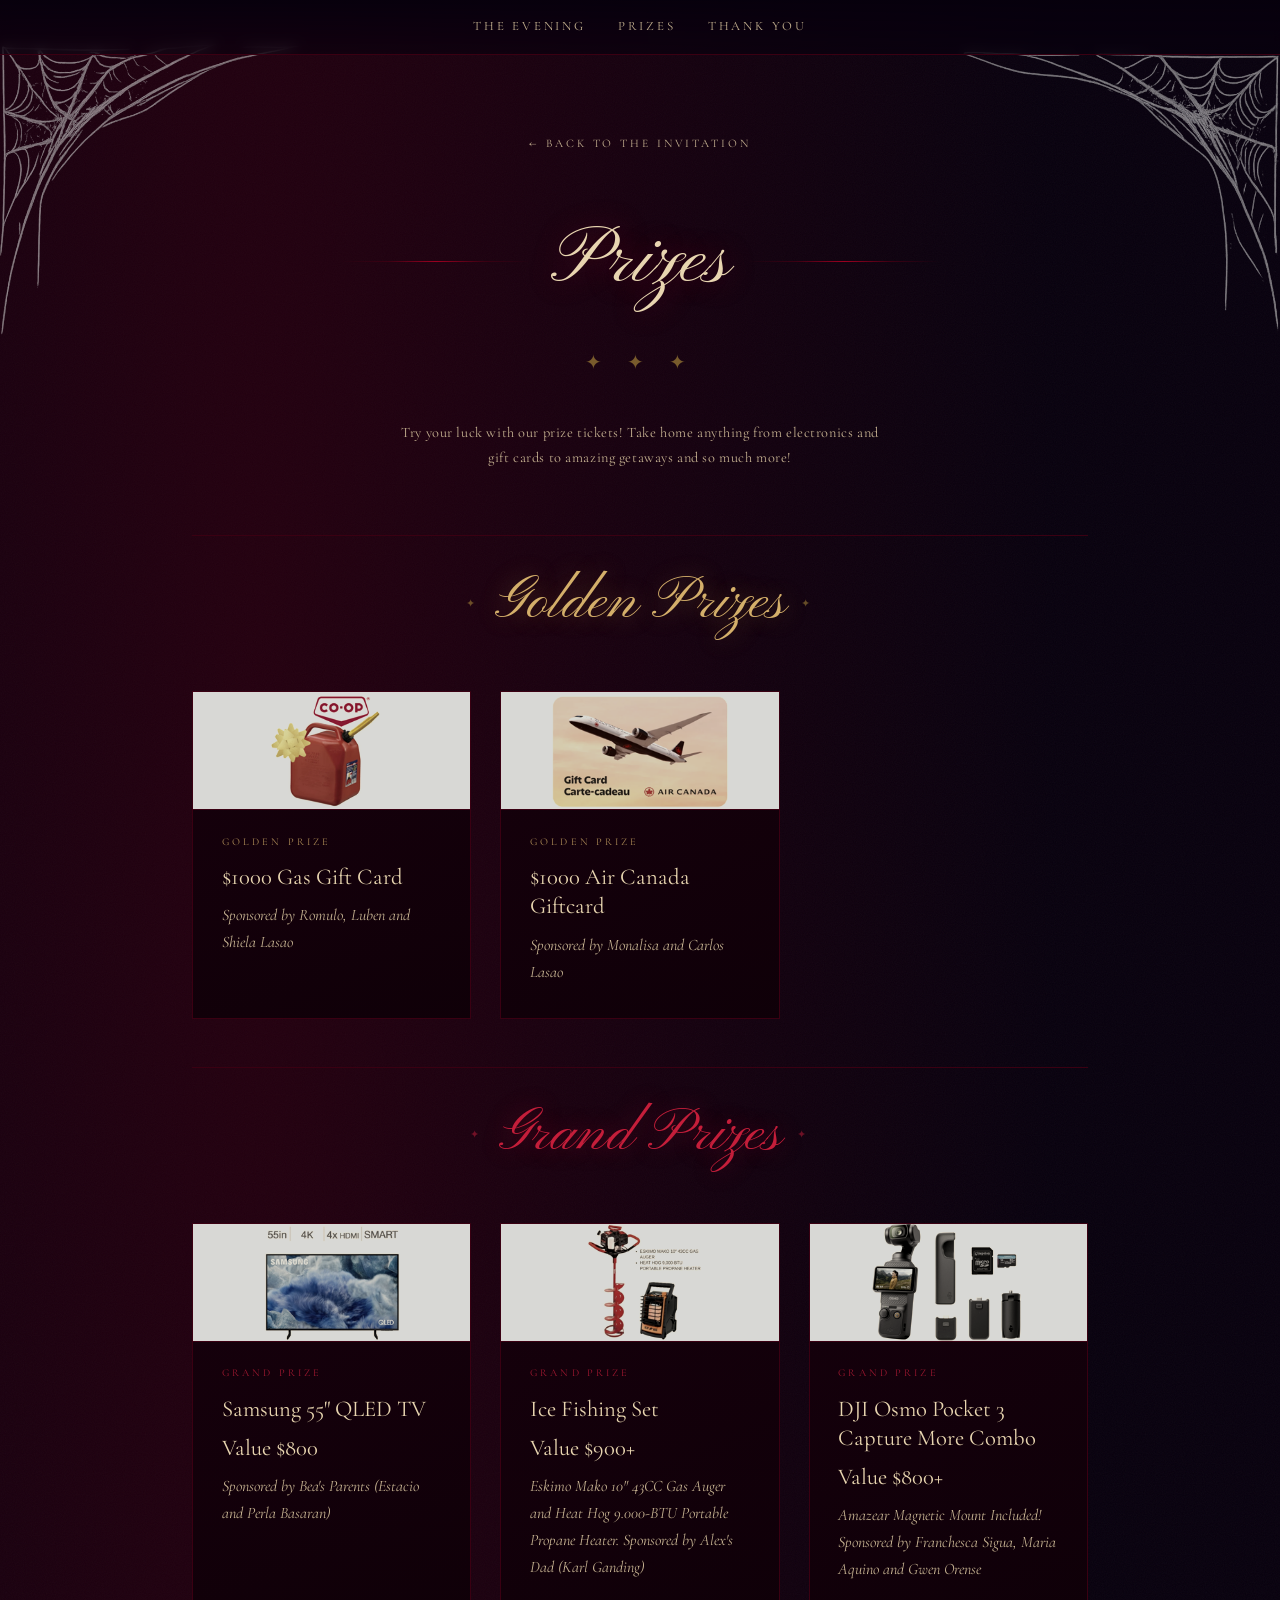
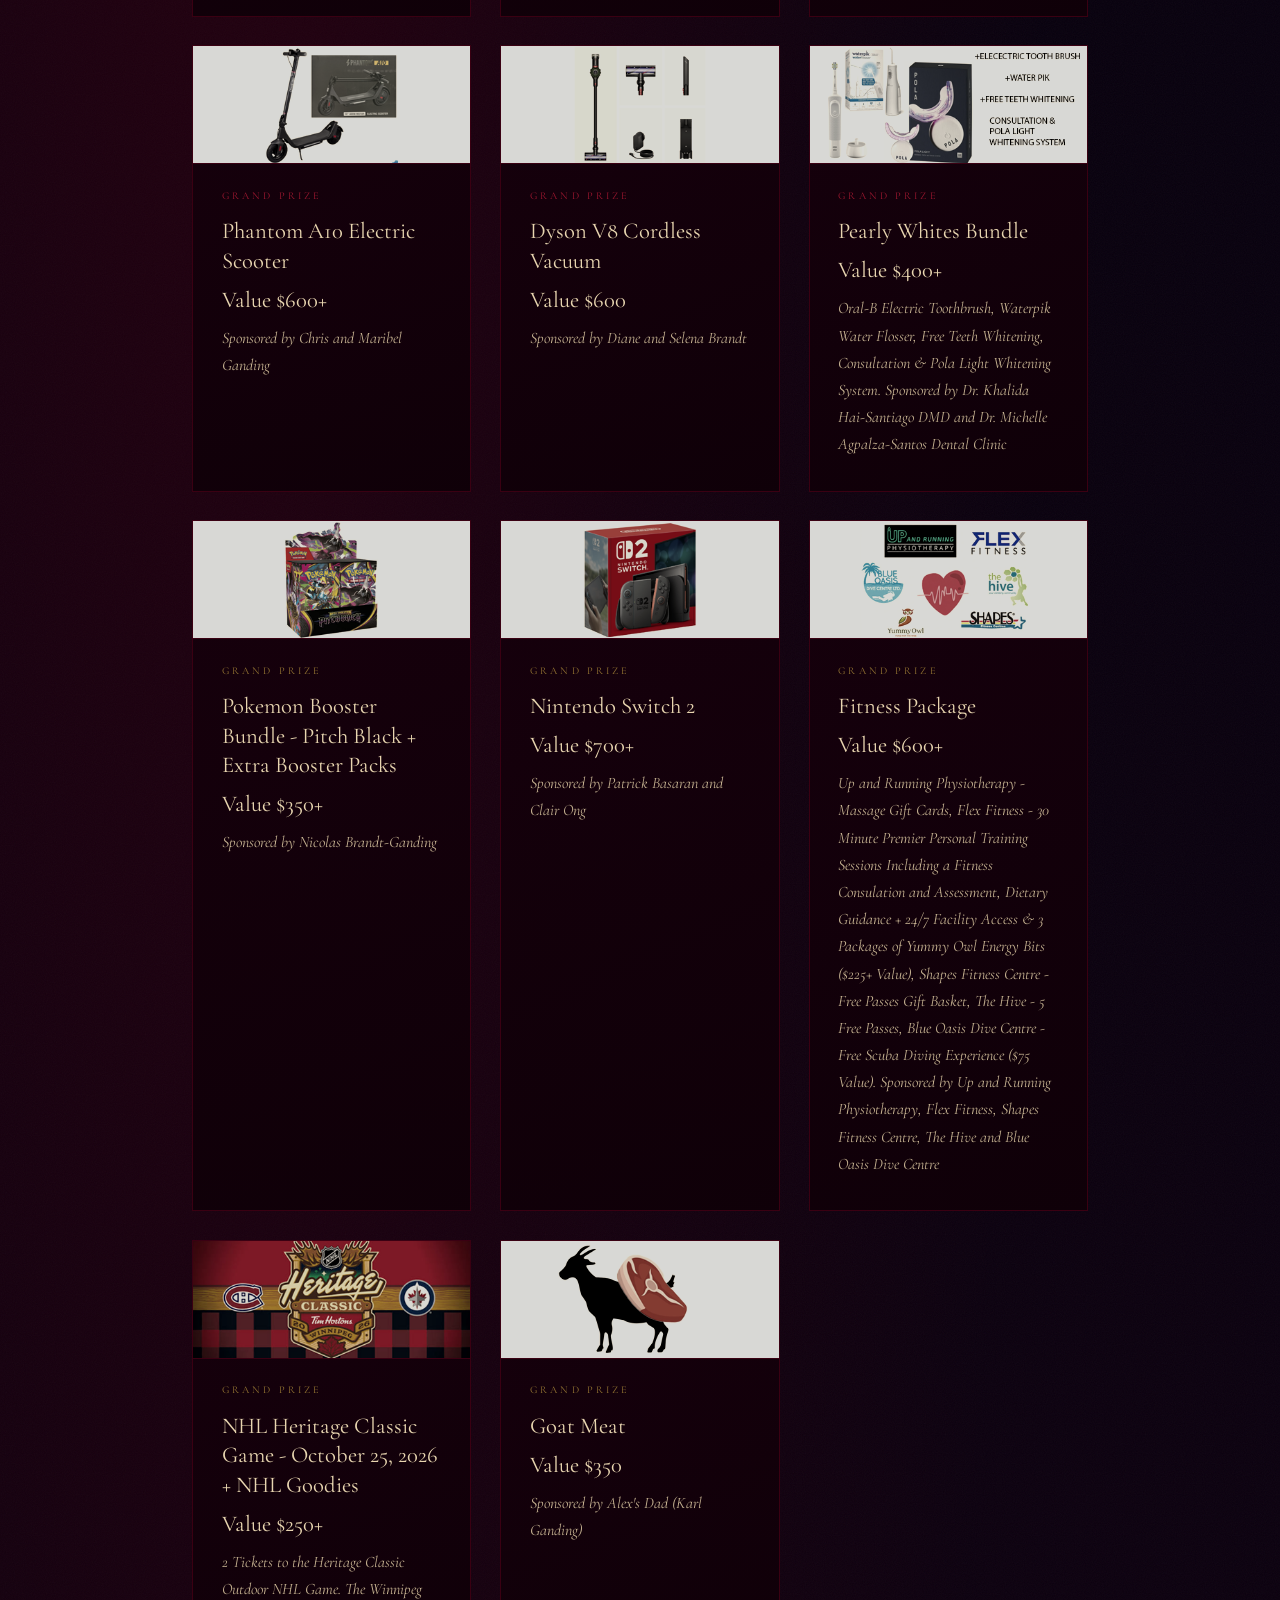
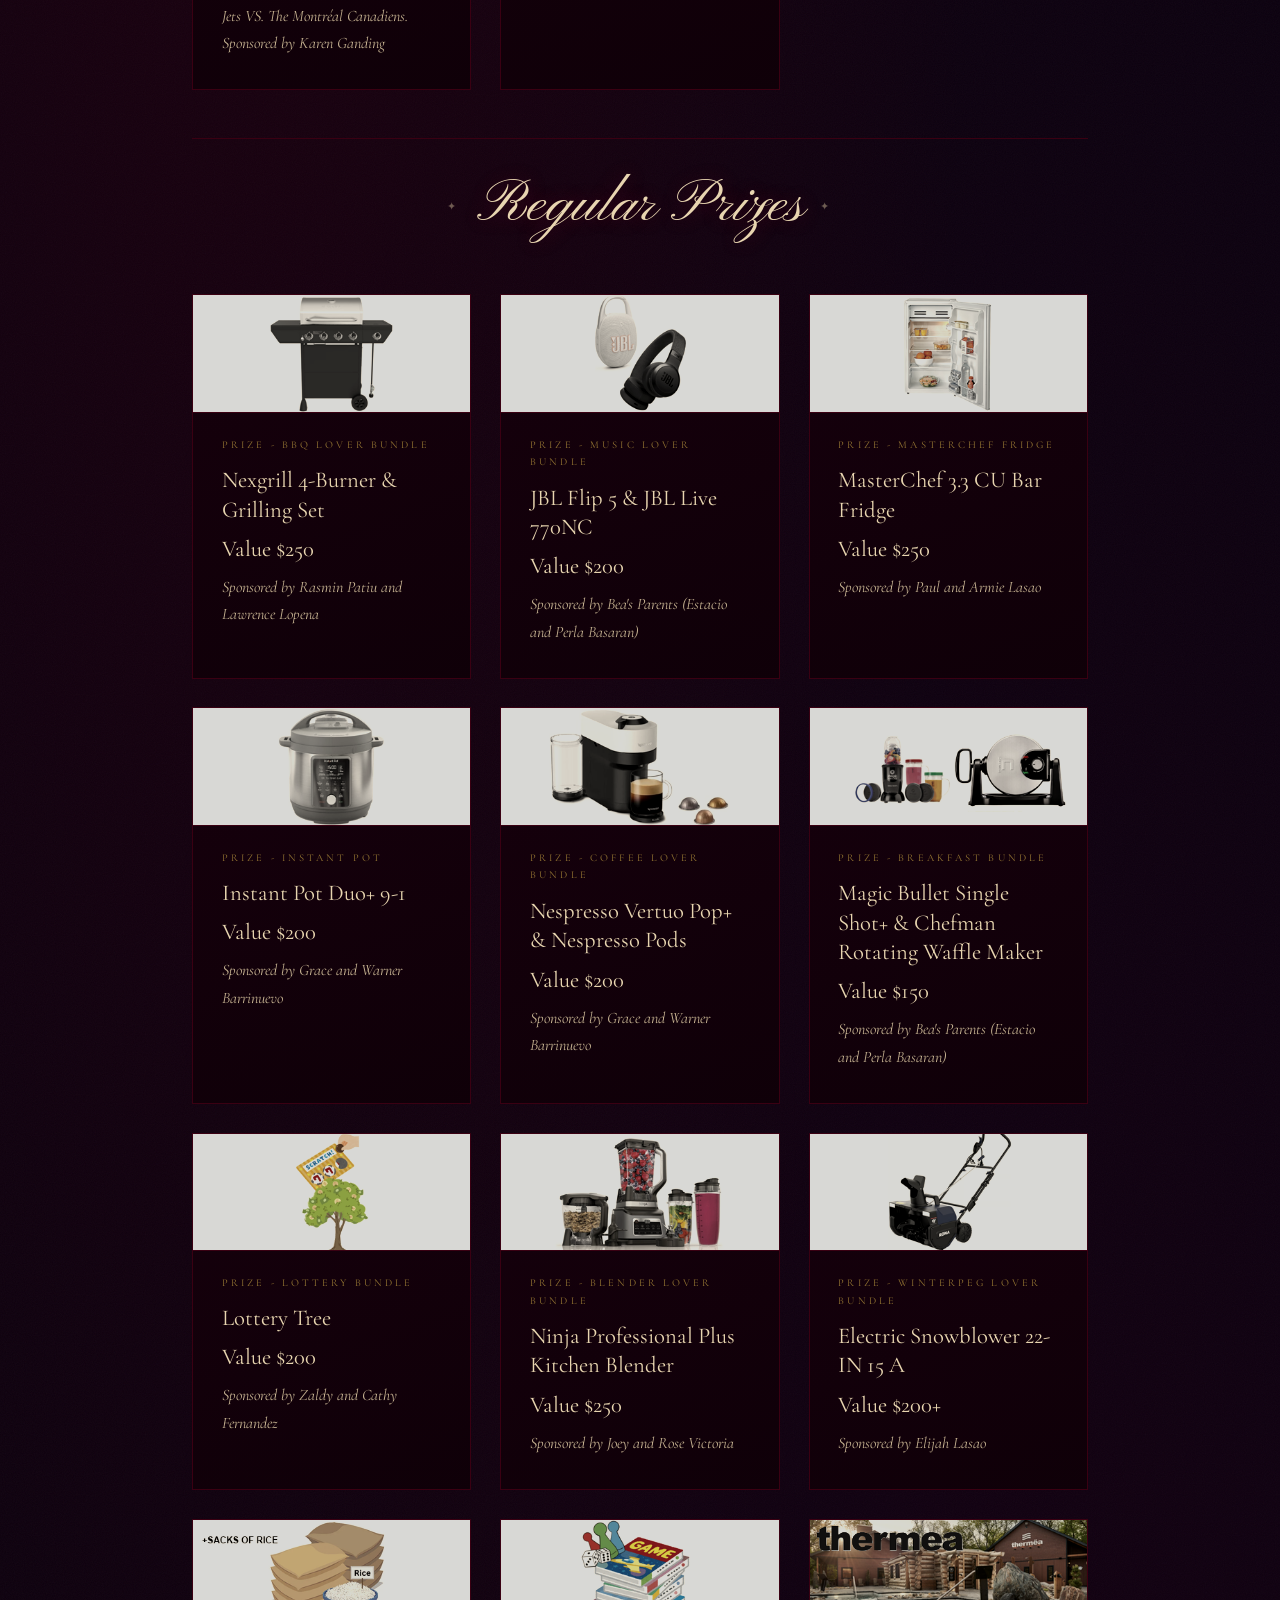
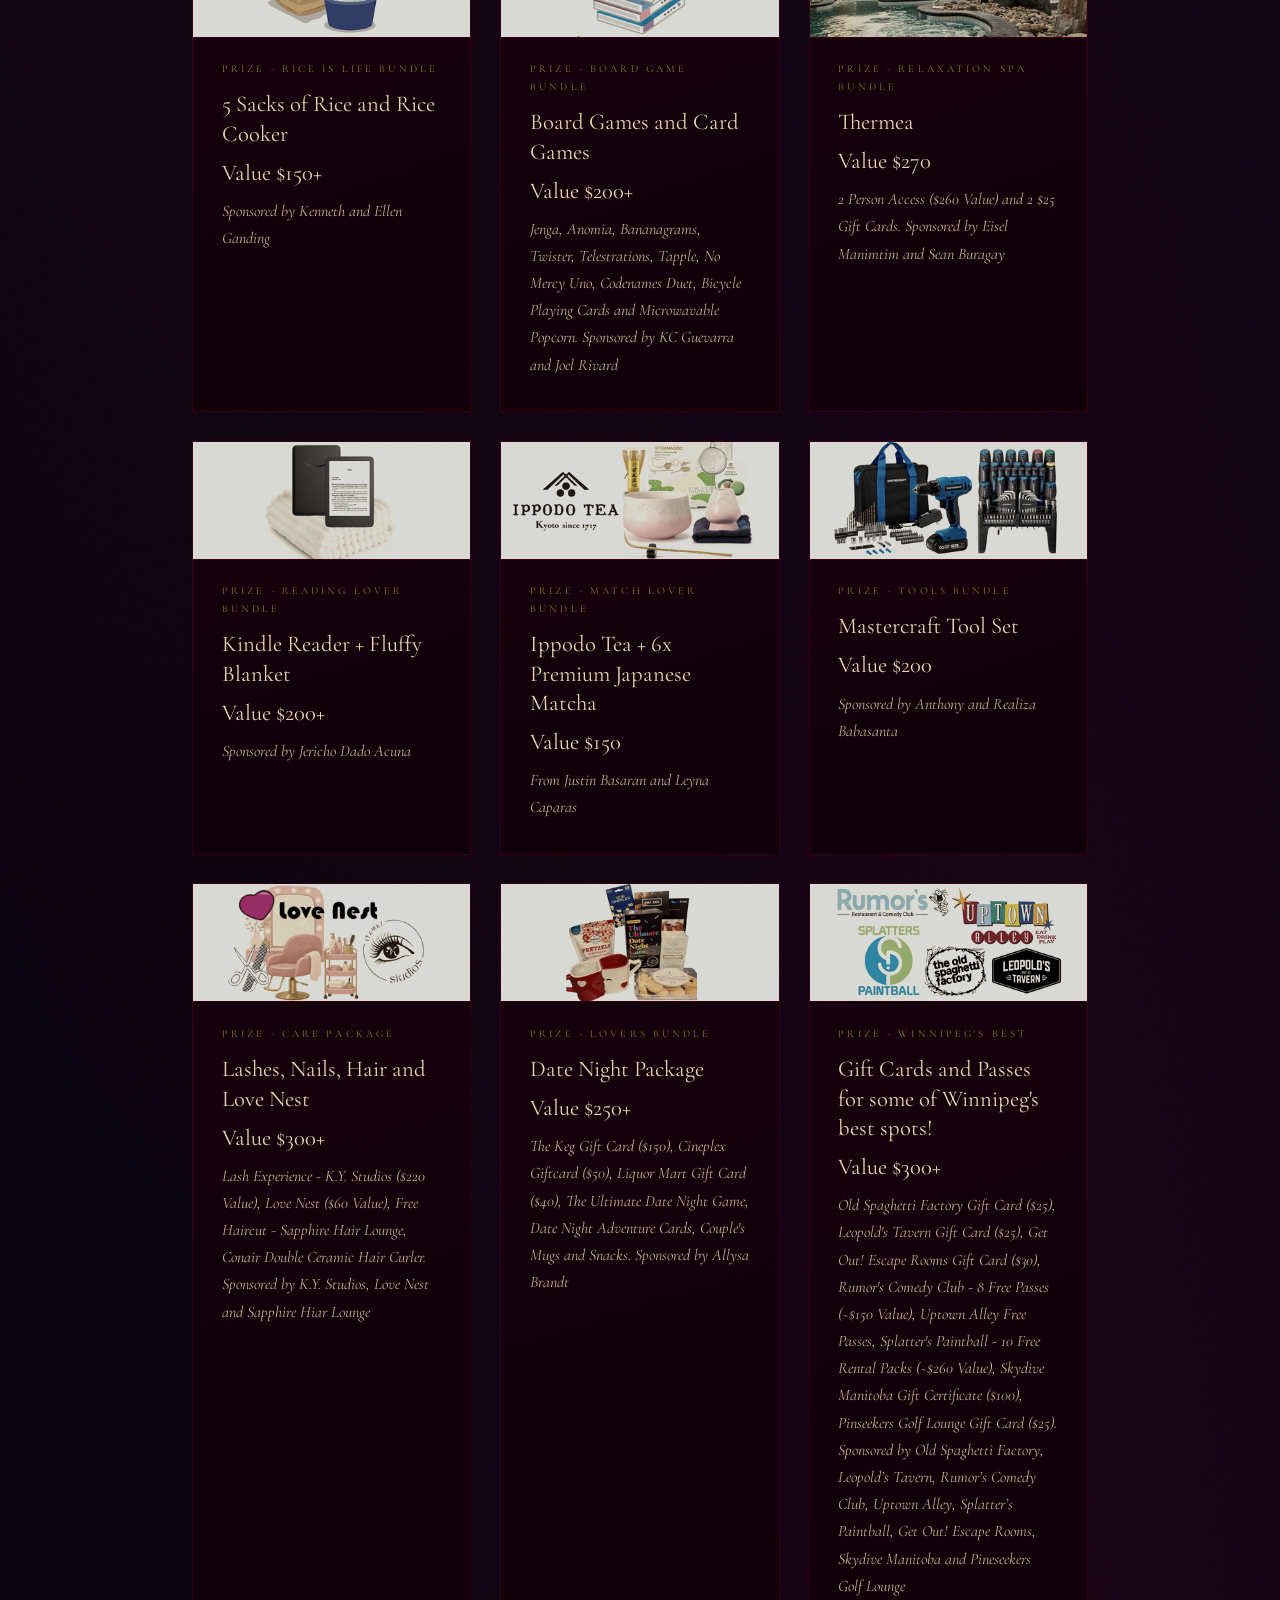
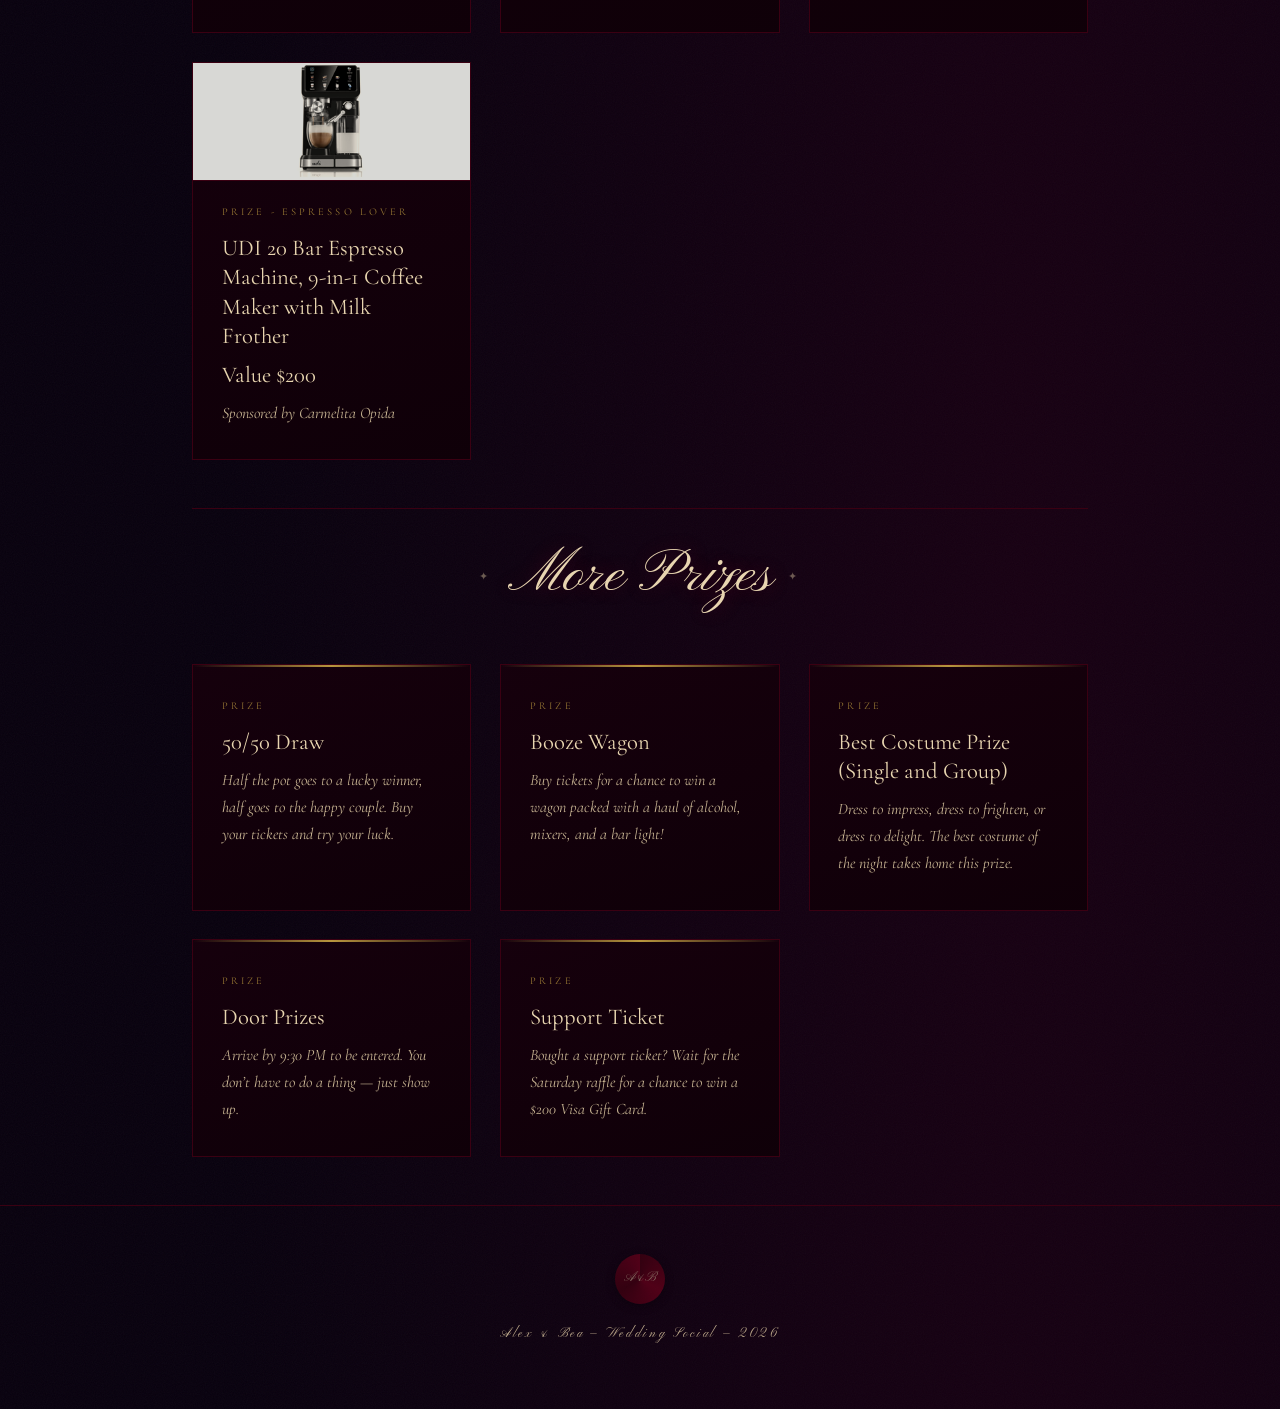
==== commit 32e5872c: "Update social-prizes.html" ====
--- a/social-prizes.html
+++ b/social-prizes.html
@@ -166,7 +166,7 @@
           <img class="prize-img" src="prize-pics/heritage-classic.png" alt="Prize photo" />
         </div>
         <p class="prize-rank">Grand Prize</p>
-        <p class="prize-name">NHL Heritage Classic Game - October 25, 2026</p>
+        <p class="prize-name">NHL Heritage Classic Game - October 25, 2026 + NHL Goodies</p>
         <p class="prize-name">Value $250+</p>
         <p class="prize-description">2 Tickets to the Heritage Classic Outdoor NHL Game. The Winnipeg Jets VS. The Montréal Canadiens. Sponsored by Karen Ganding</p>
       </div>
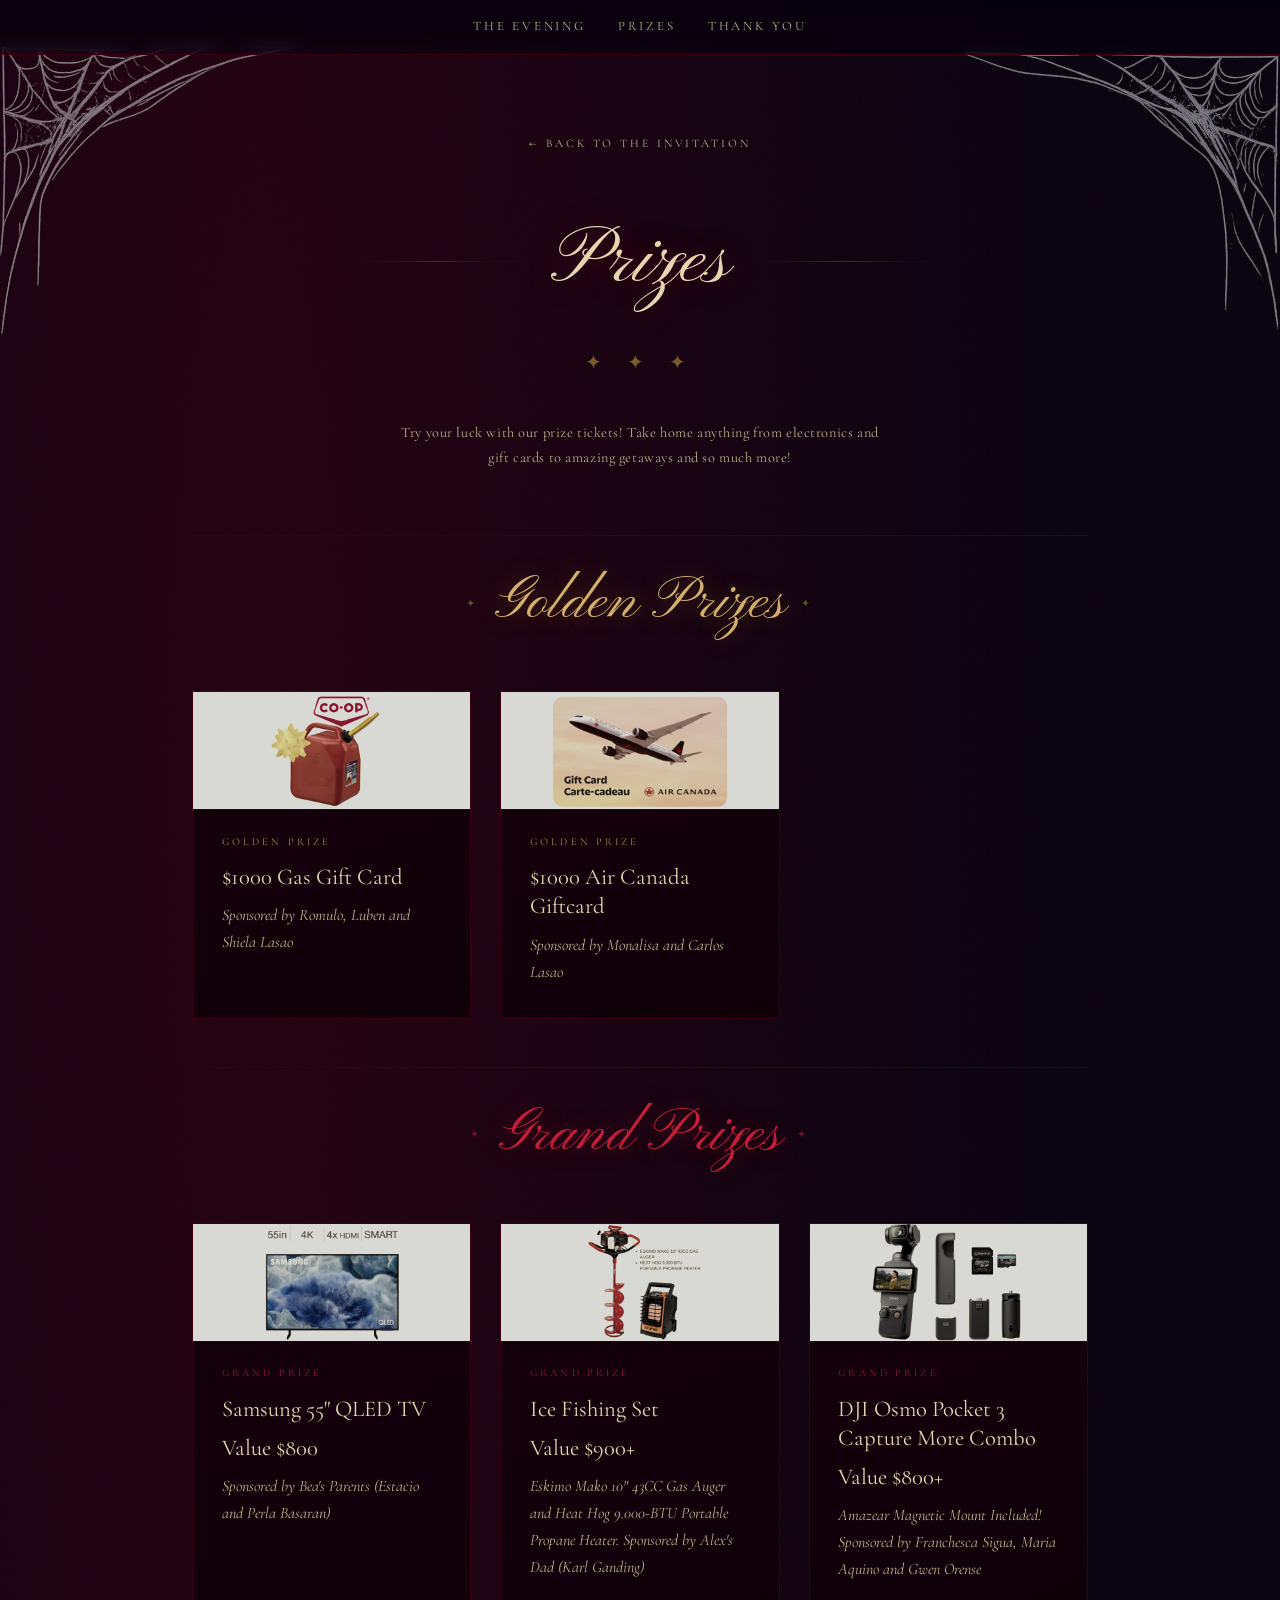
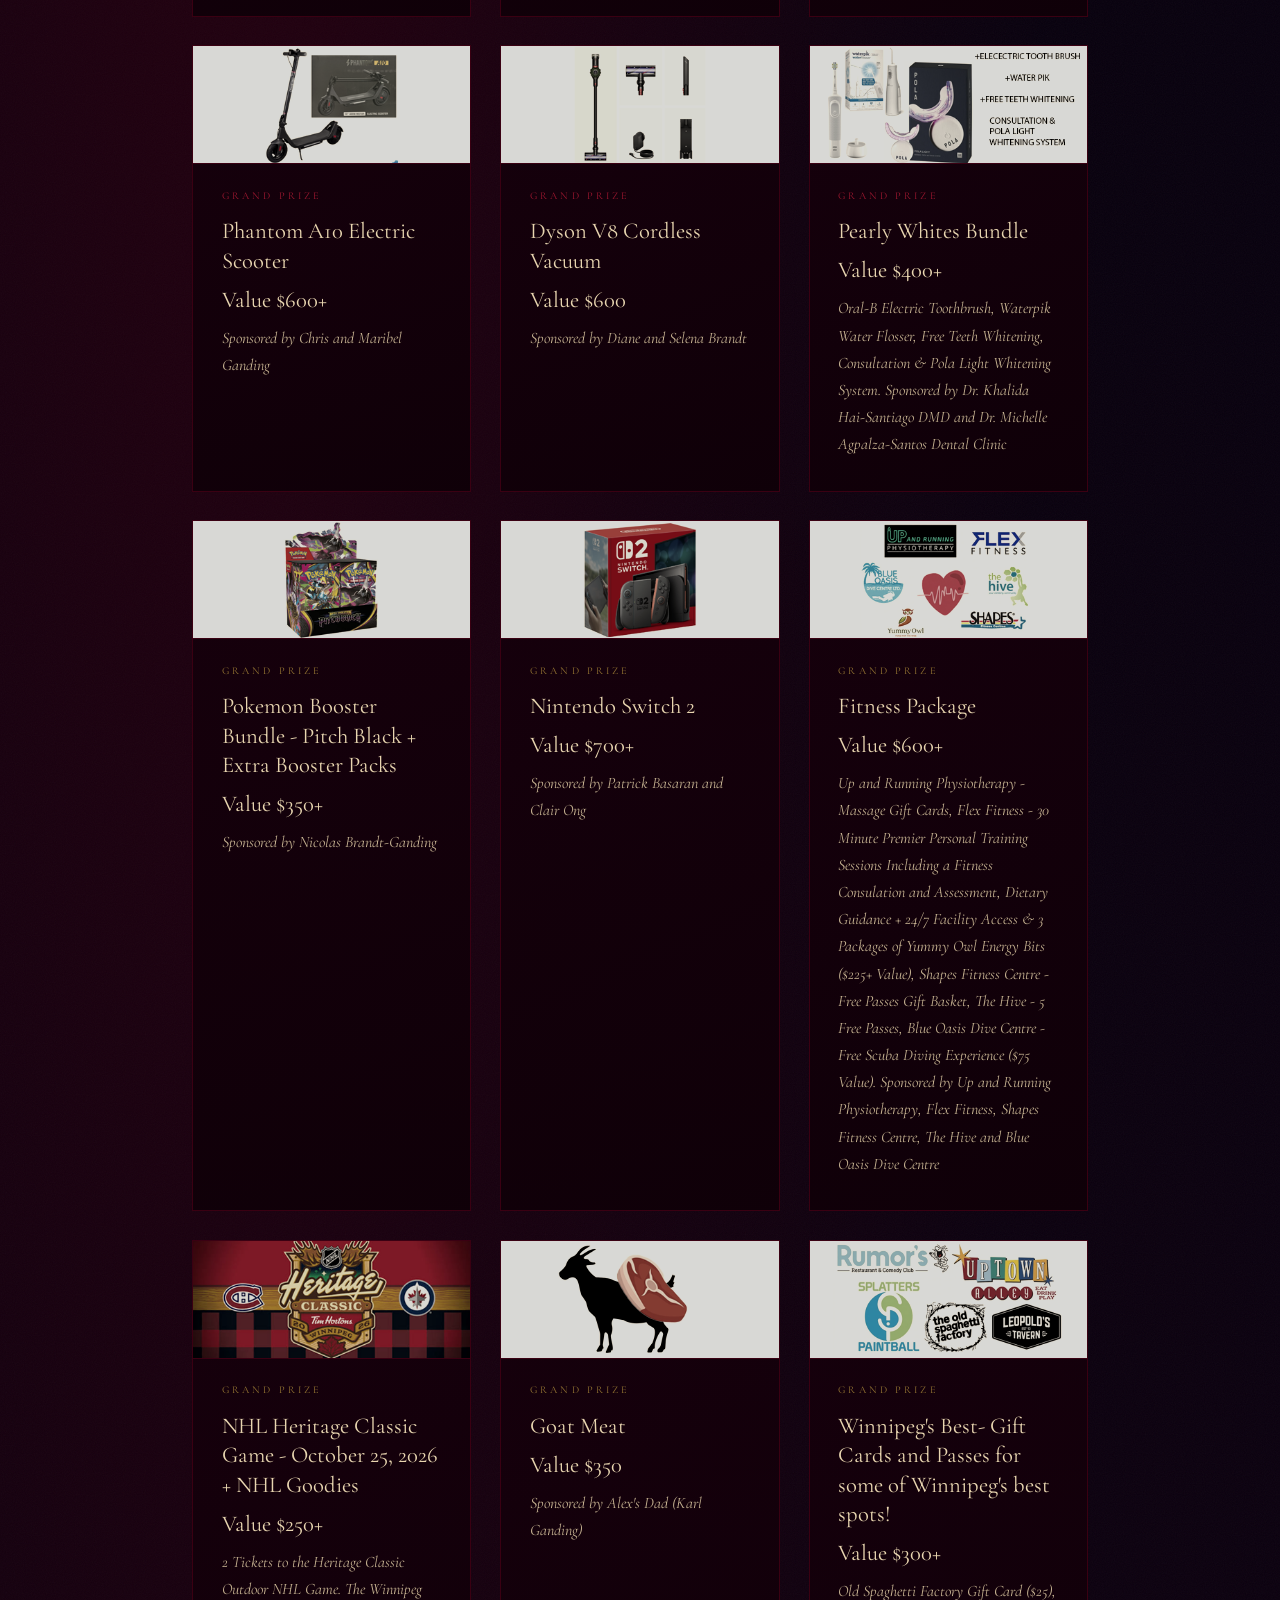
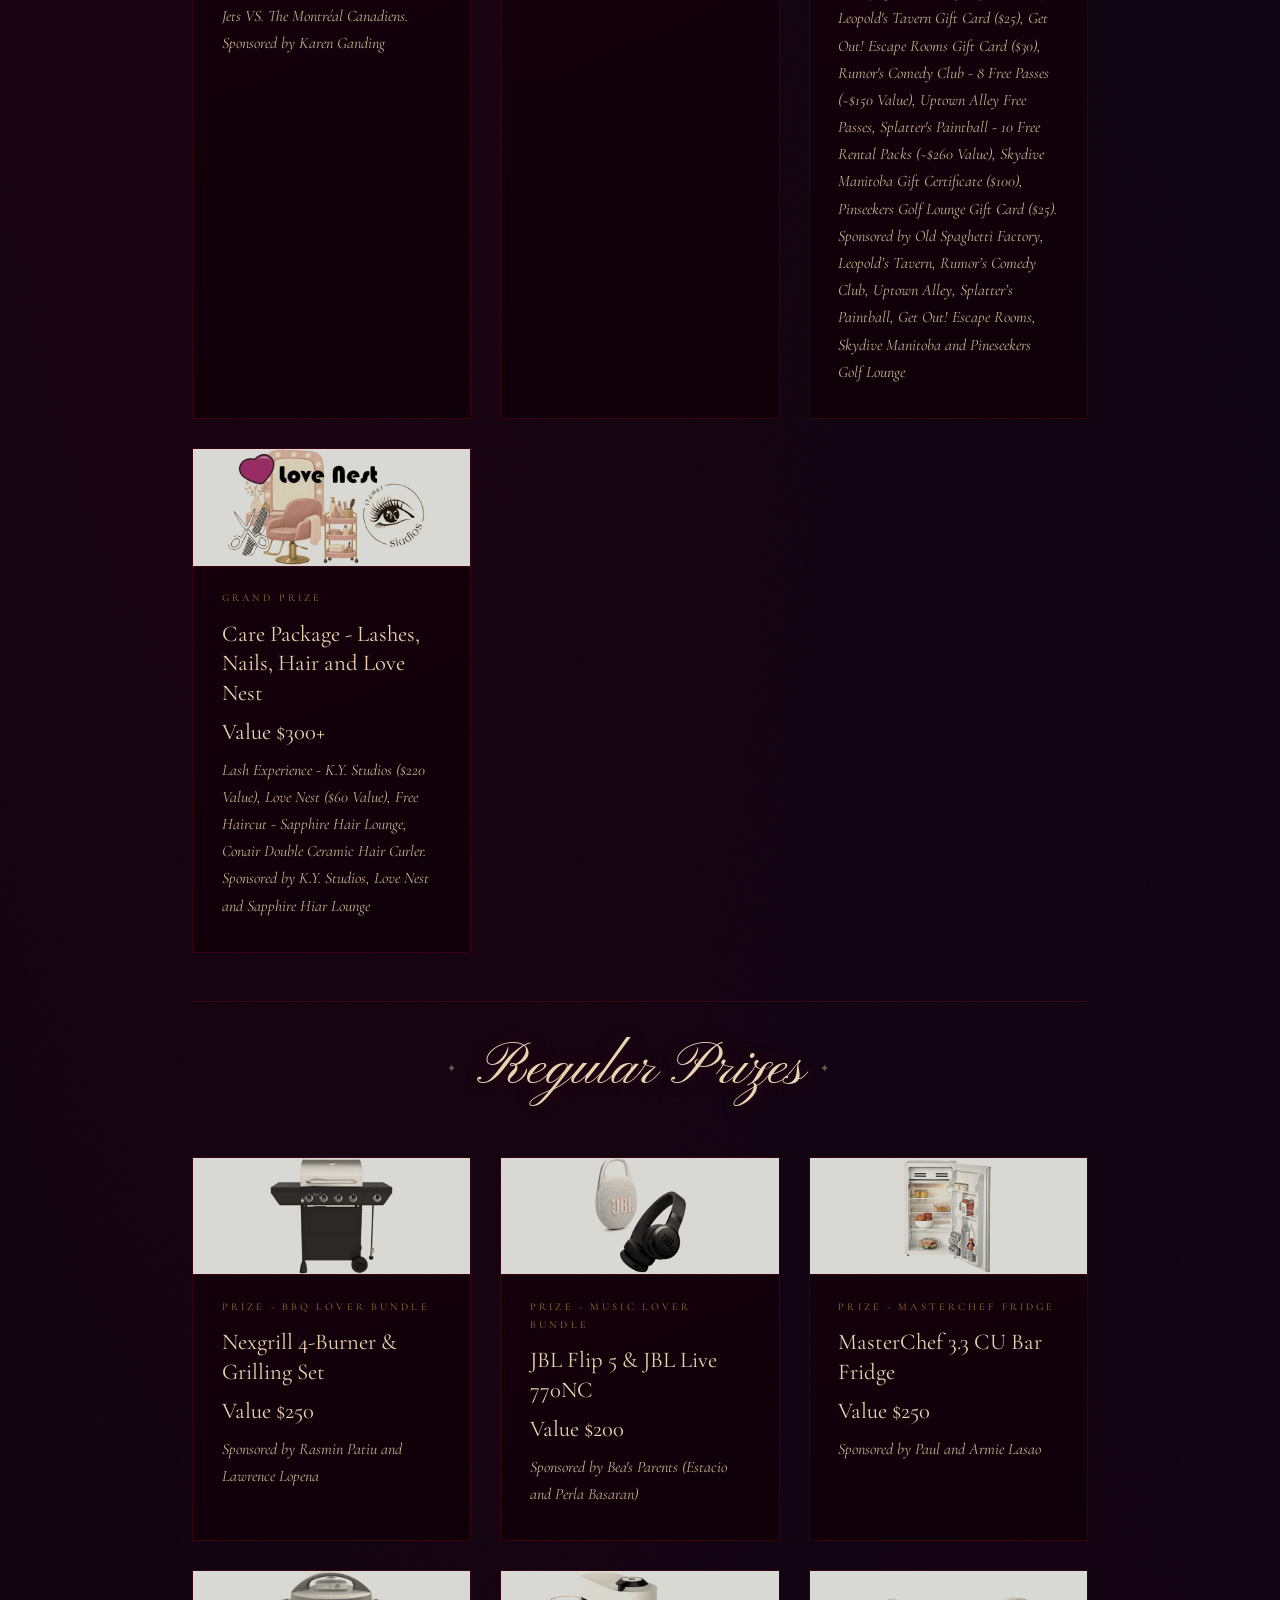
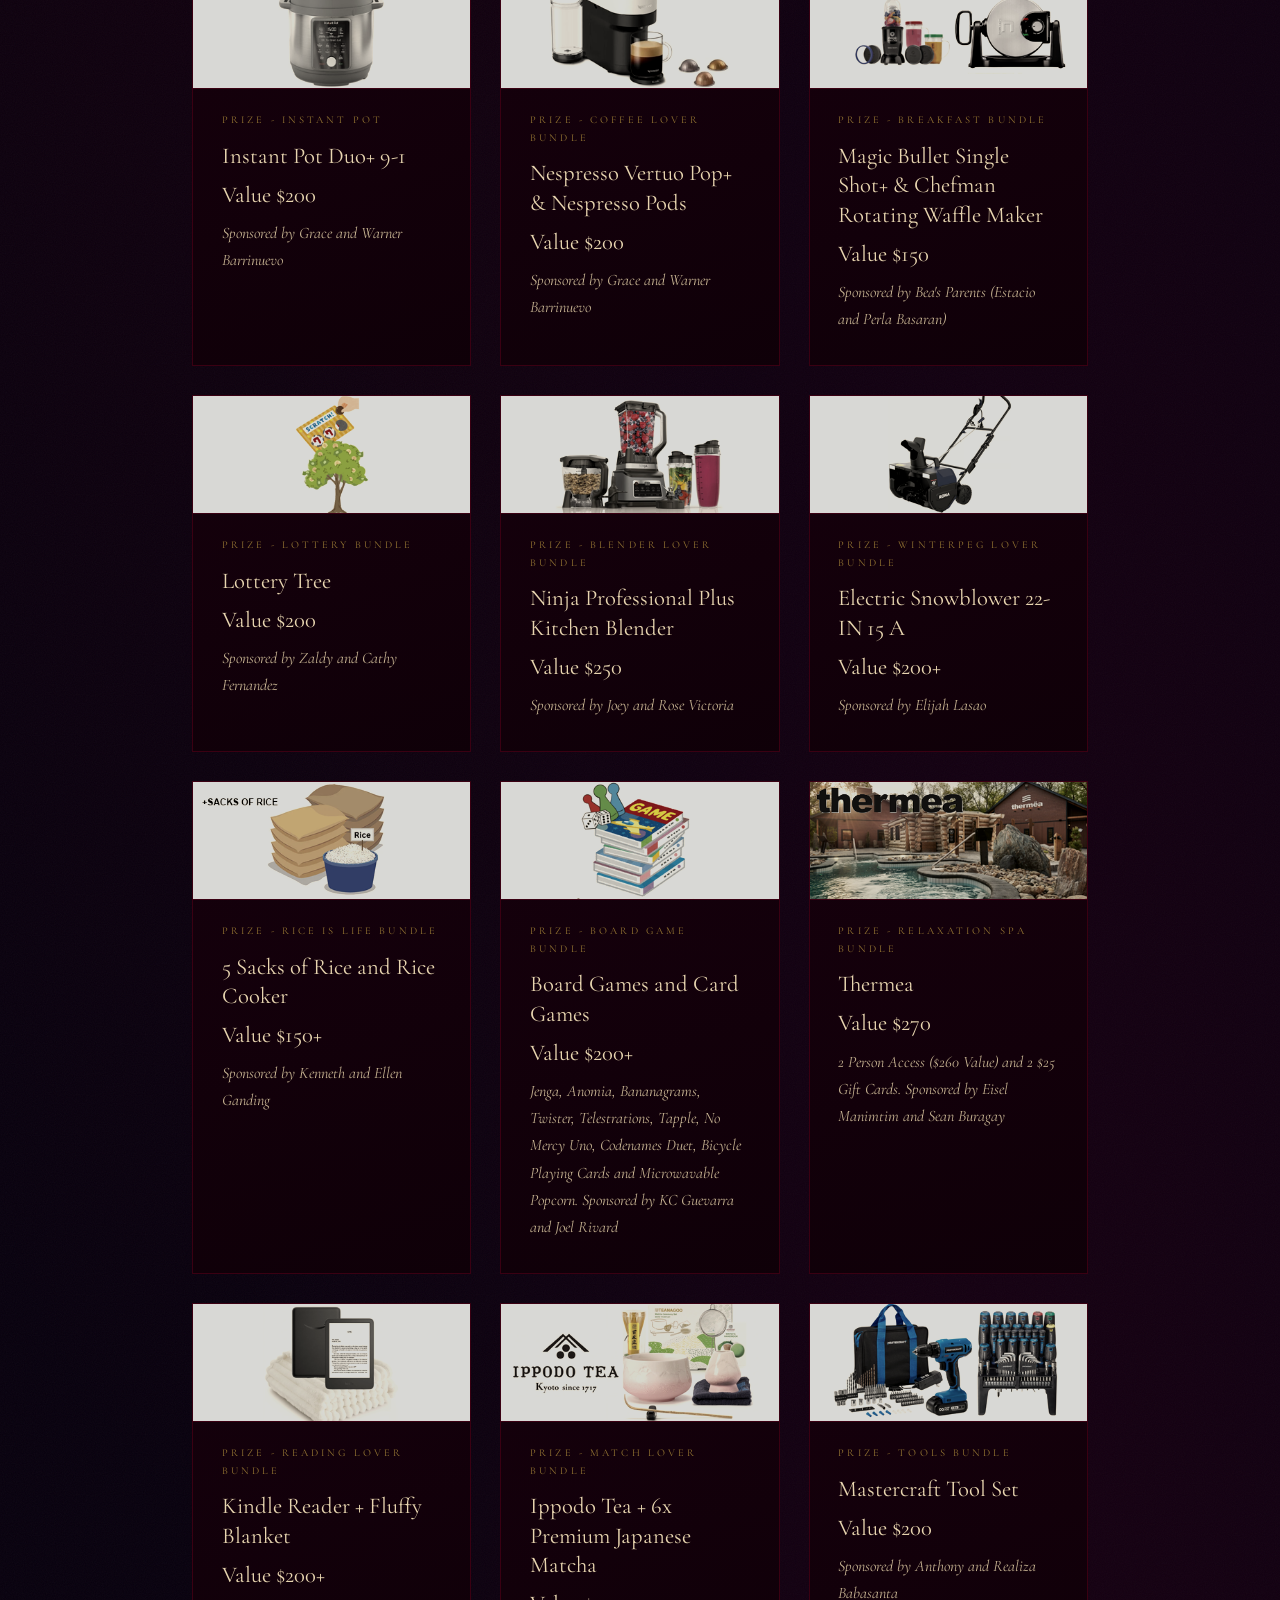
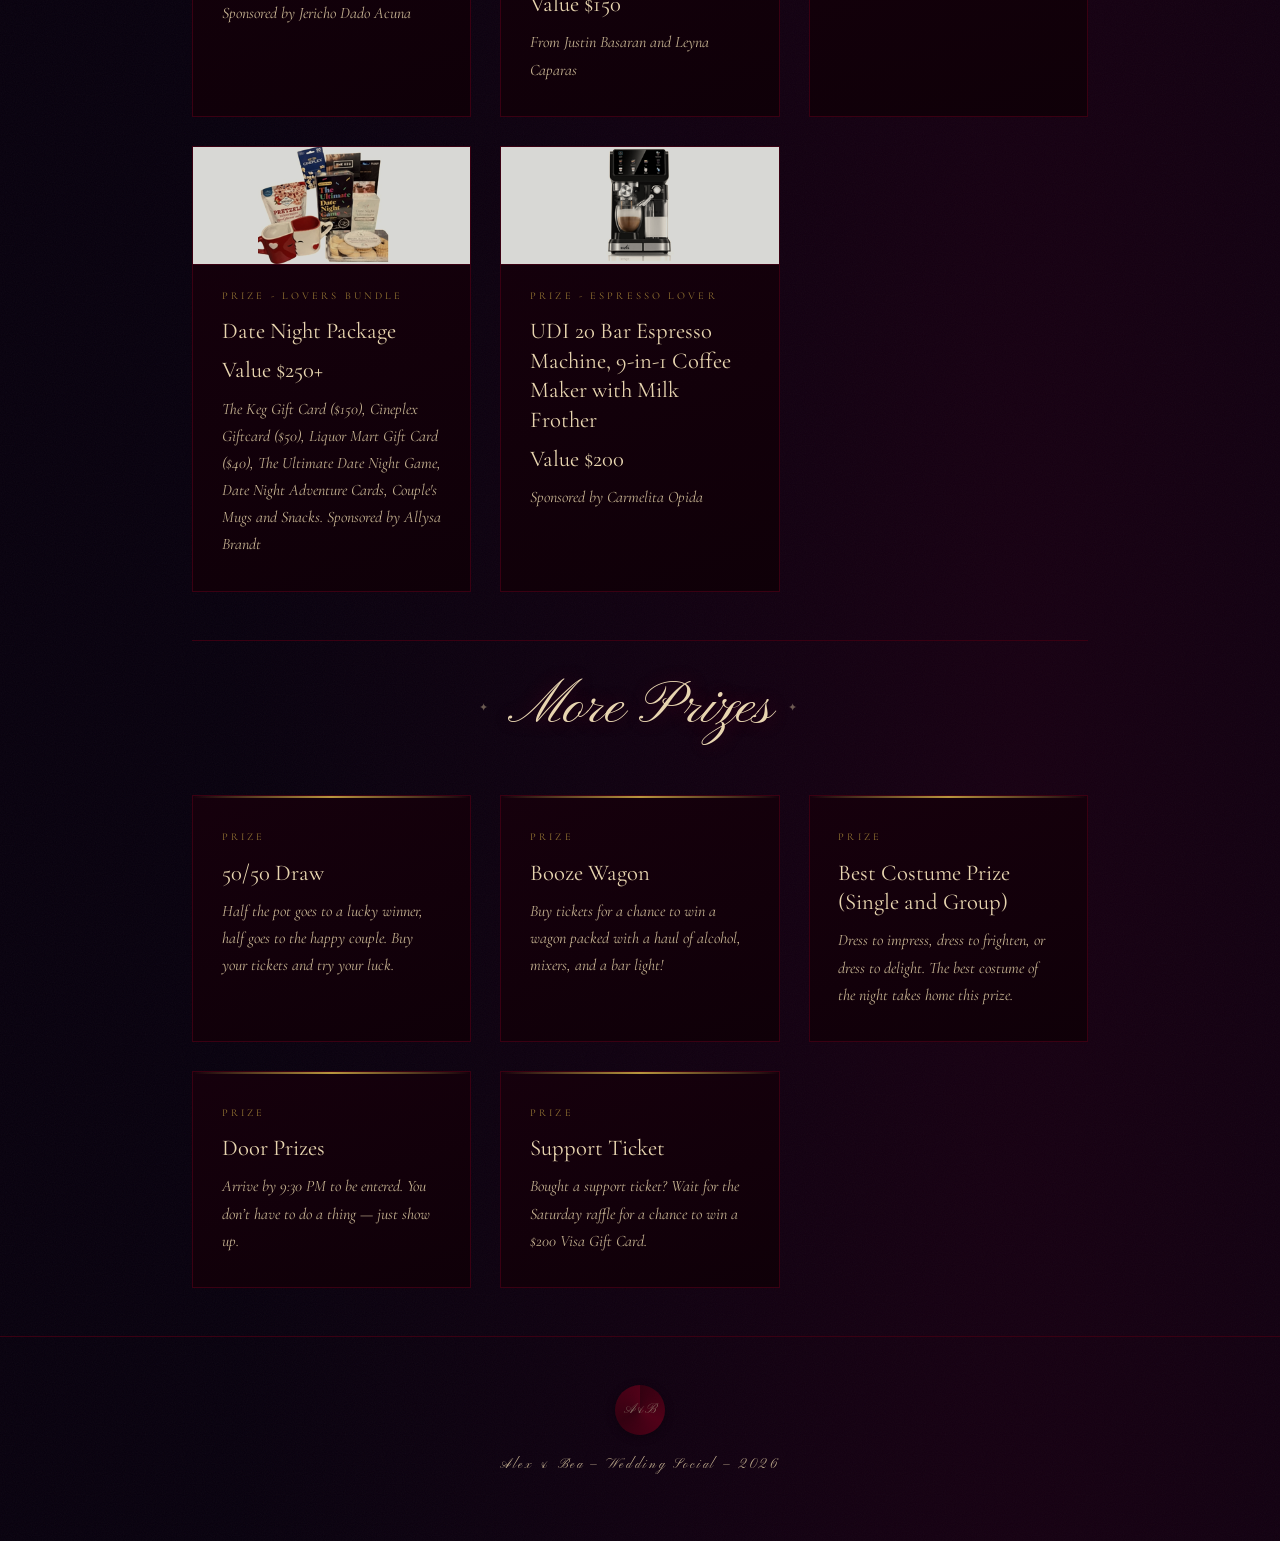
==== commit 755ef239: "Update social-prizes.html" ====
--- a/social-prizes.html
+++ b/social-prizes.html
@@ -180,6 +180,27 @@
         <p class="prize-name">Value $350</p>
         <p class="prize-description">Sponsored by Alex's Dad (Karl Ganding)</p>
       </div>
+
+      <div class="prize-card">
+        <div class="prize-img-wrap">
+          <img class="prize-img" src="prize-pics/fun_time.png" alt="Prize photo" />
+        </div>
+        <p class="prize-rank">Grand Prize</p>
+        <p class="prize-name">Winnipeg's Best- Gift Cards and Passes for some of Winnipeg's best spots!</p>
+        <p class="prize-name">Value $300+</p>
+        <p class="prize-description">Old Spaghetti Factory Gift Card ($25), Leopold's Tavern Gift Card ($25), Get Out! Escape Rooms Gift Card ($30), Rumor's Comedy Club - 8 Free Passes (~$150 Value), Uptown Alley Free Passes, Splatter's Paintball - 10 Free Rental Packs (~$260 Value), Skydive Manitoba Gift Certificate ($100), Pinseekers Golf Lounge Gift Card ($25). Sponsored by Old Spaghetti Factory, Leopold’s Tavern, Rumor’s Comedy Club, Uptown Alley, Splatter’s Paintball, Get Out! Escape Rooms, Skydive Manitoba and Pineseekers Golf Lounge</p>
+      </div>
+
+       <div class="prize-card">
+        <div class="prize-img-wrap">
+          <img class="prize-img" src="prize-pics/care-pack.png" alt="Prize photo" />
+        </div>
+        <p class="prize-rank">Grand Prize</p>
+        <p class="prize-name">Care Package - Lashes, Nails, Hair and Love Nest</p>
+        <p class="prize-name">Value $300+</p>
+        <p class="prize-description">Lash Experience - K.Y. Studios ($220 Value), Love Nest ($60 Value), Free Haircut - Sapphire Hair Lounge, Conair Double Ceramic Hair Curler. Sponsored by K.Y. Studios, Love Nest and Sapphire Hiar Lounge</p>
+      </div>
+
       
     </div>
   </div>
@@ -342,18 +363,7 @@
         <p class="prize-name">Value $200</p>
         <p class="prize-description">Sponsored by Anthony and Realiza Babasanta</p>
       </div>
-      
-
-      <div class="prize-card">
-        <div class="prize-img-wrap">
-          <img class="prize-img" src="prize-pics/care-pack.png" alt="Prize photo" />
-        </div>
-        <p class="prize-rank">Prize - Care Package</p>
-        <p class="prize-name">Lashes, Nails, Hair and Love Nest</p>
-        <p class="prize-name">Value $300+</p>
-        <p class="prize-description">Lash Experience - K.Y. Studios ($220 Value), Love Nest ($60 Value), Free Haircut - Sapphire Hair Lounge, Conair Double Ceramic Hair Curler. Sponsored by K.Y. Studios, Love Nest and Sapphire Hiar Lounge</p>
-      </div>
-
+    
       <div class="prize-card">
         <div class="prize-img-wrap">
           <img class="prize-img" src="prize-pics/date-night.png" alt="Prize photo" />
@@ -364,15 +374,6 @@
         <p class="prize-description">The Keg Gift Card ($150), Cineplex Giftcard ($50), Liquor Mart Gift Card ($40), The Ultimate Date Night Game, Date Night Adventure Cards, Couple's Mugs and Snacks. Sponsored by Allysa Brandt</p>
       </div>
 
-      <div class="prize-card">
-        <div class="prize-img-wrap">
-          <img class="prize-img" src="prize-pics/fun_time.png" alt="Prize photo" />
-        </div>
-        <p class="prize-rank">Prize - Winnipeg's Best</p>
-        <p class="prize-name">Gift Cards and Passes for some of Winnipeg's best spots!</p>
-        <p class="prize-name">Value $300+</p>
-        <p class="prize-description">Old Spaghetti Factory Gift Card ($25), Leopold's Tavern Gift Card ($25), Get Out! Escape Rooms Gift Card ($30), Rumor's Comedy Club - 8 Free Passes (~$150 Value), Uptown Alley Free Passes, Splatter's Paintball - 10 Free Rental Packs (~$260 Value), Skydive Manitoba Gift Certificate ($100), Pinseekers Golf Lounge Gift Card ($25). Sponsored by Old Spaghetti Factory, Leopold’s Tavern, Rumor’s Comedy Club, Uptown Alley, Splatter’s Paintball, Get Out! Escape Rooms, Skydive Manitoba and Pineseekers Golf Lounge</p>
-      </div>
 
       <div class="prize-card">
         <div class="prize-img-wrap">
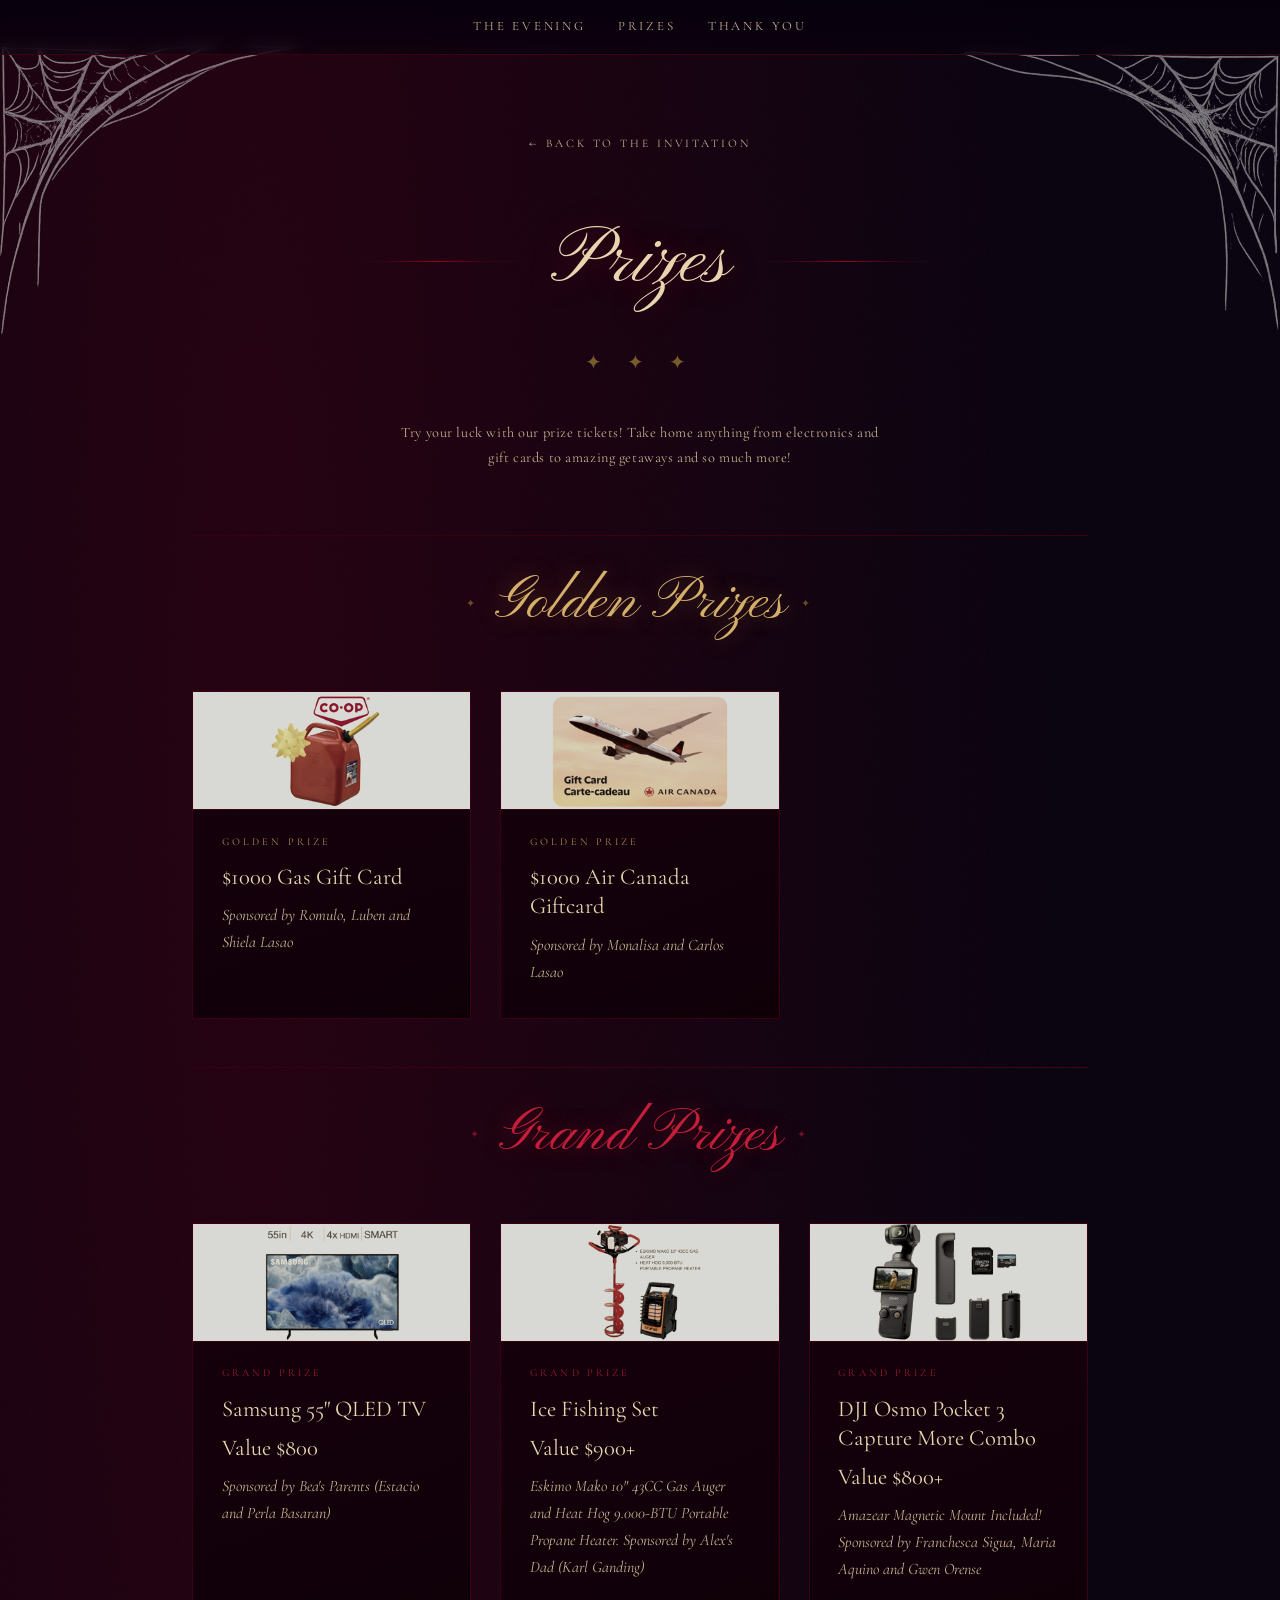
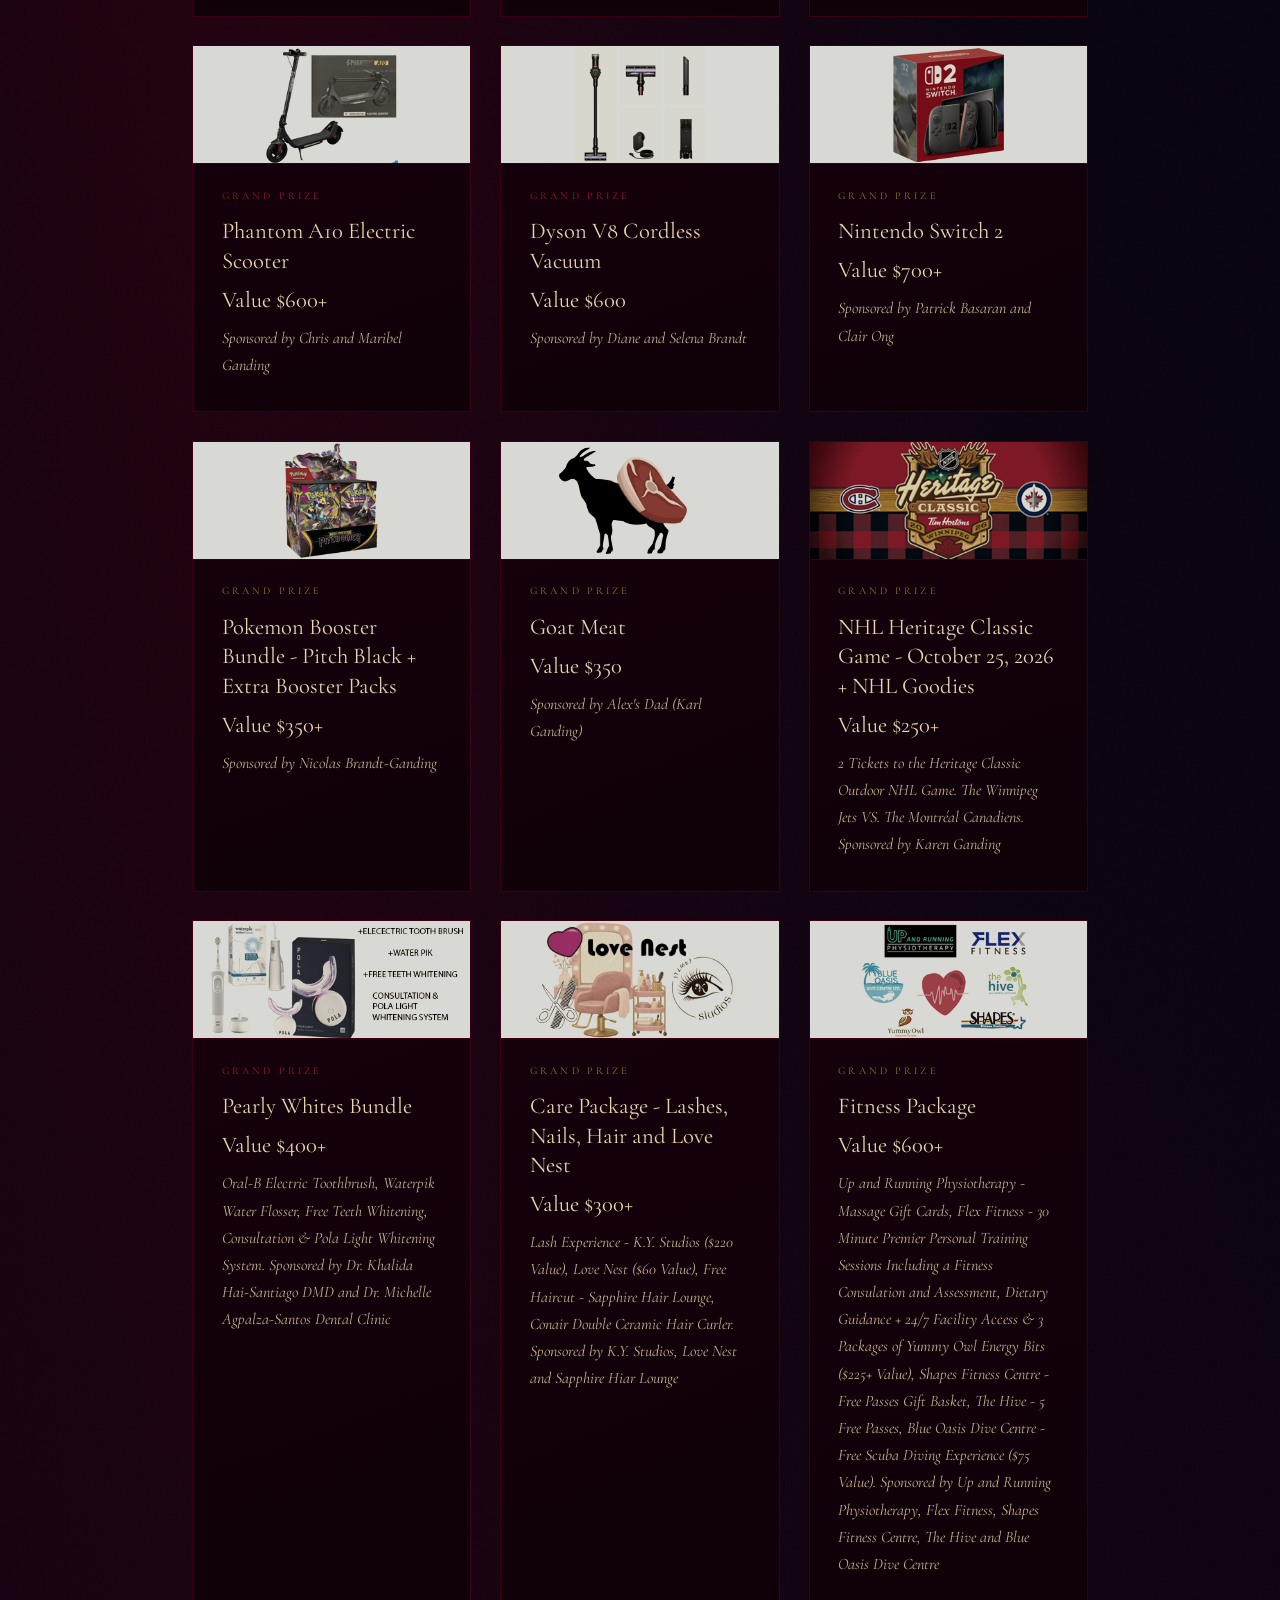
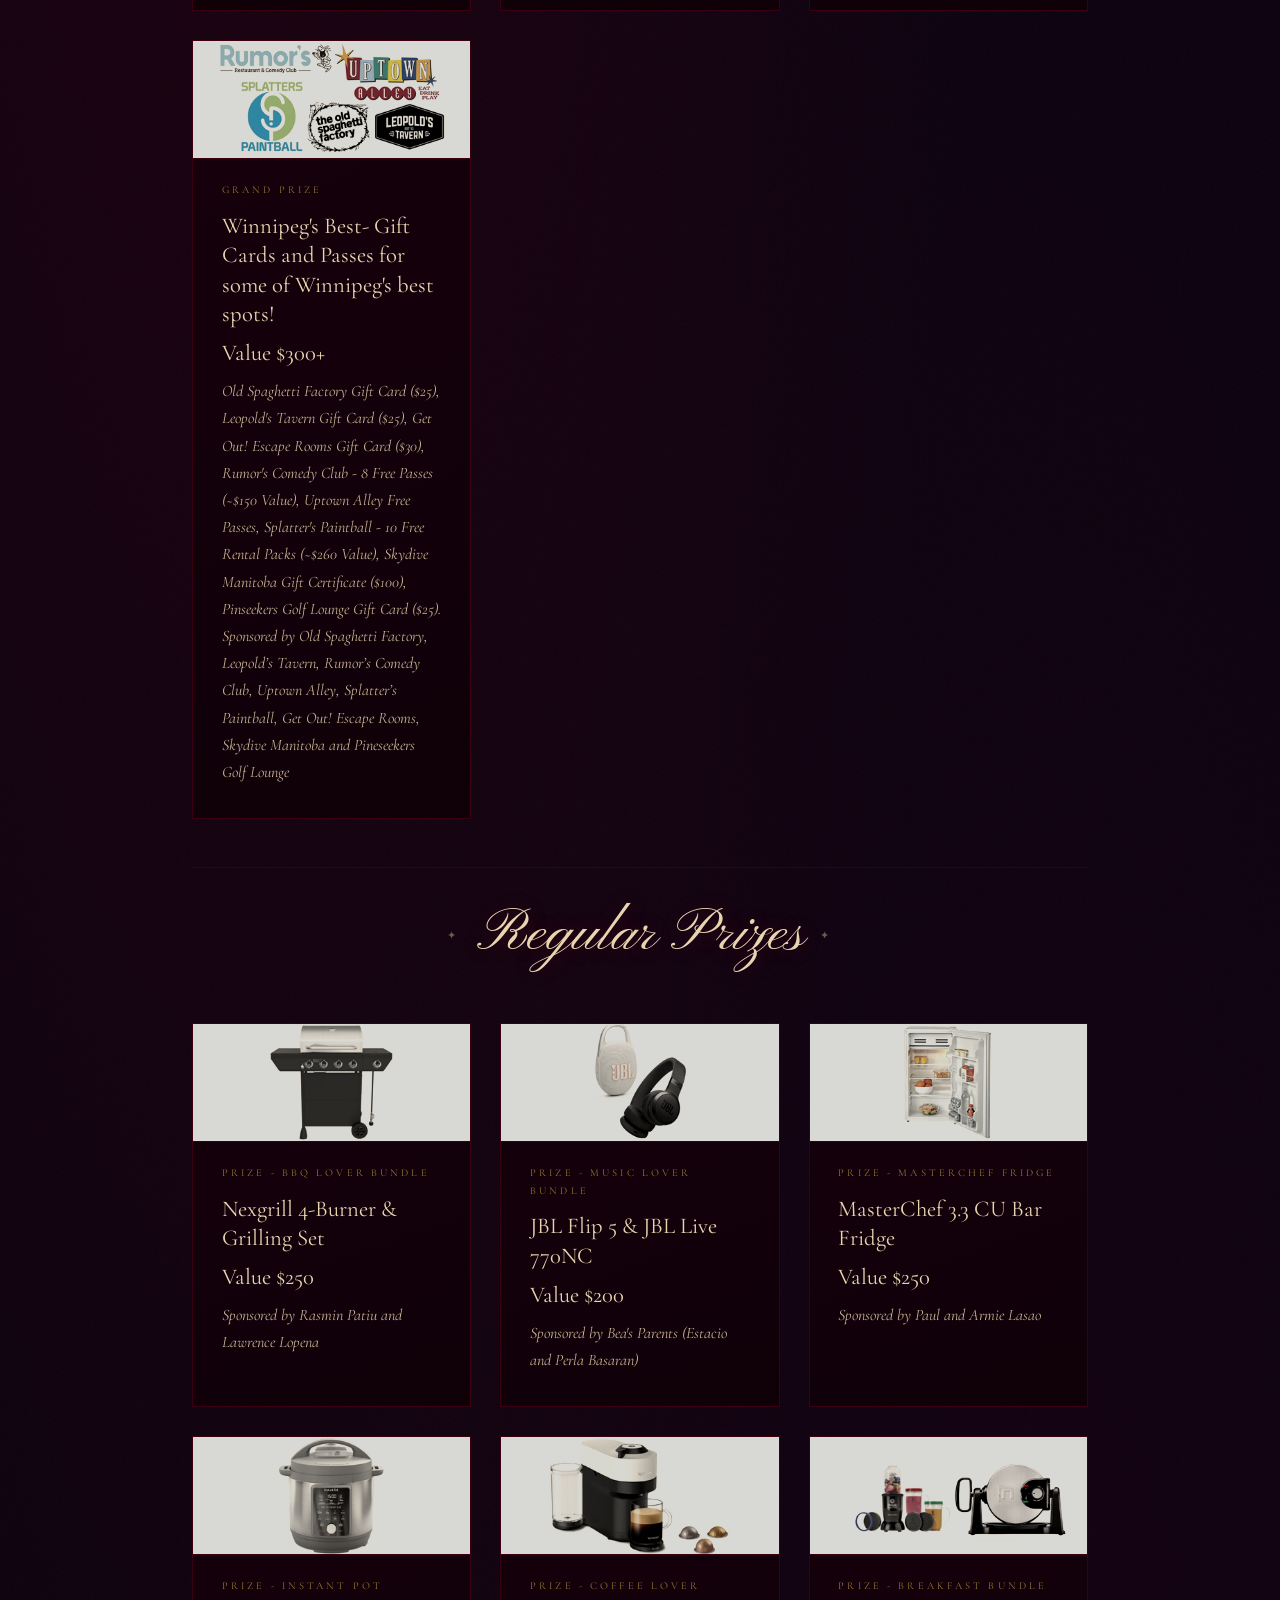
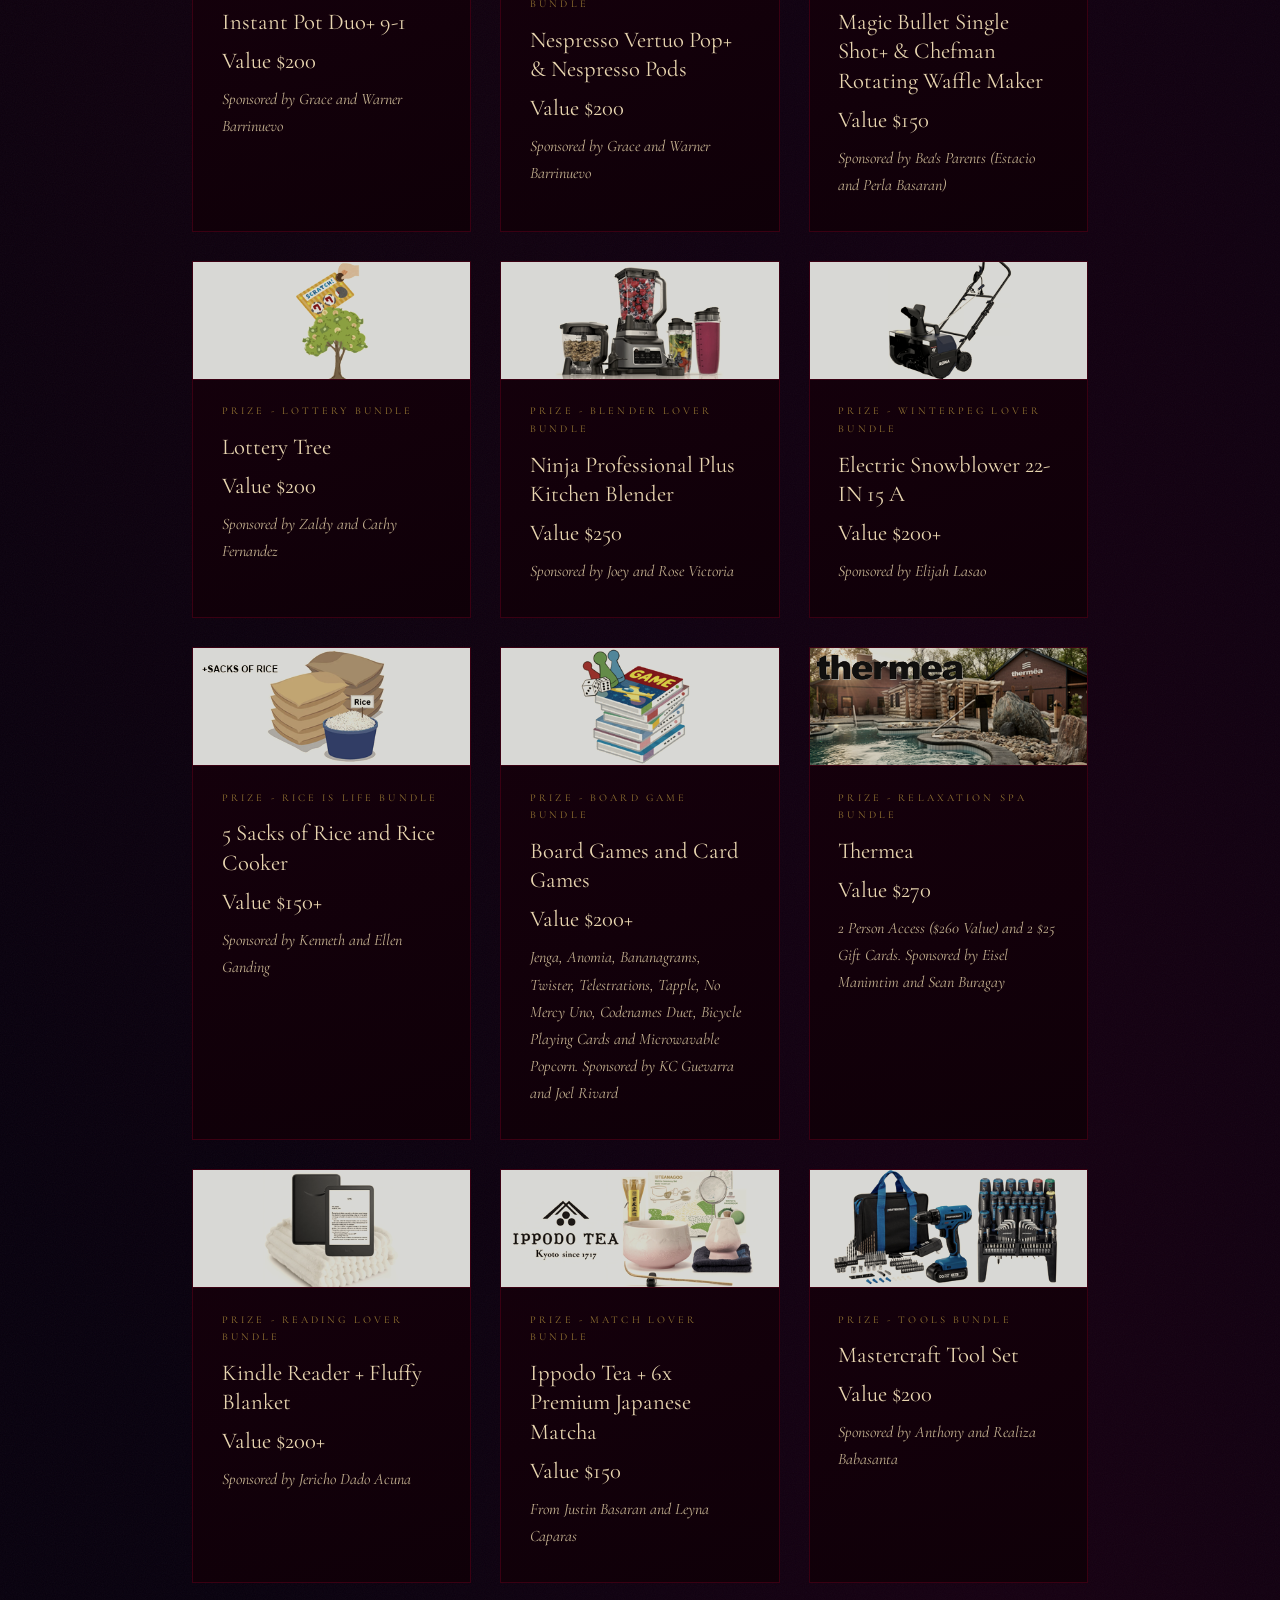
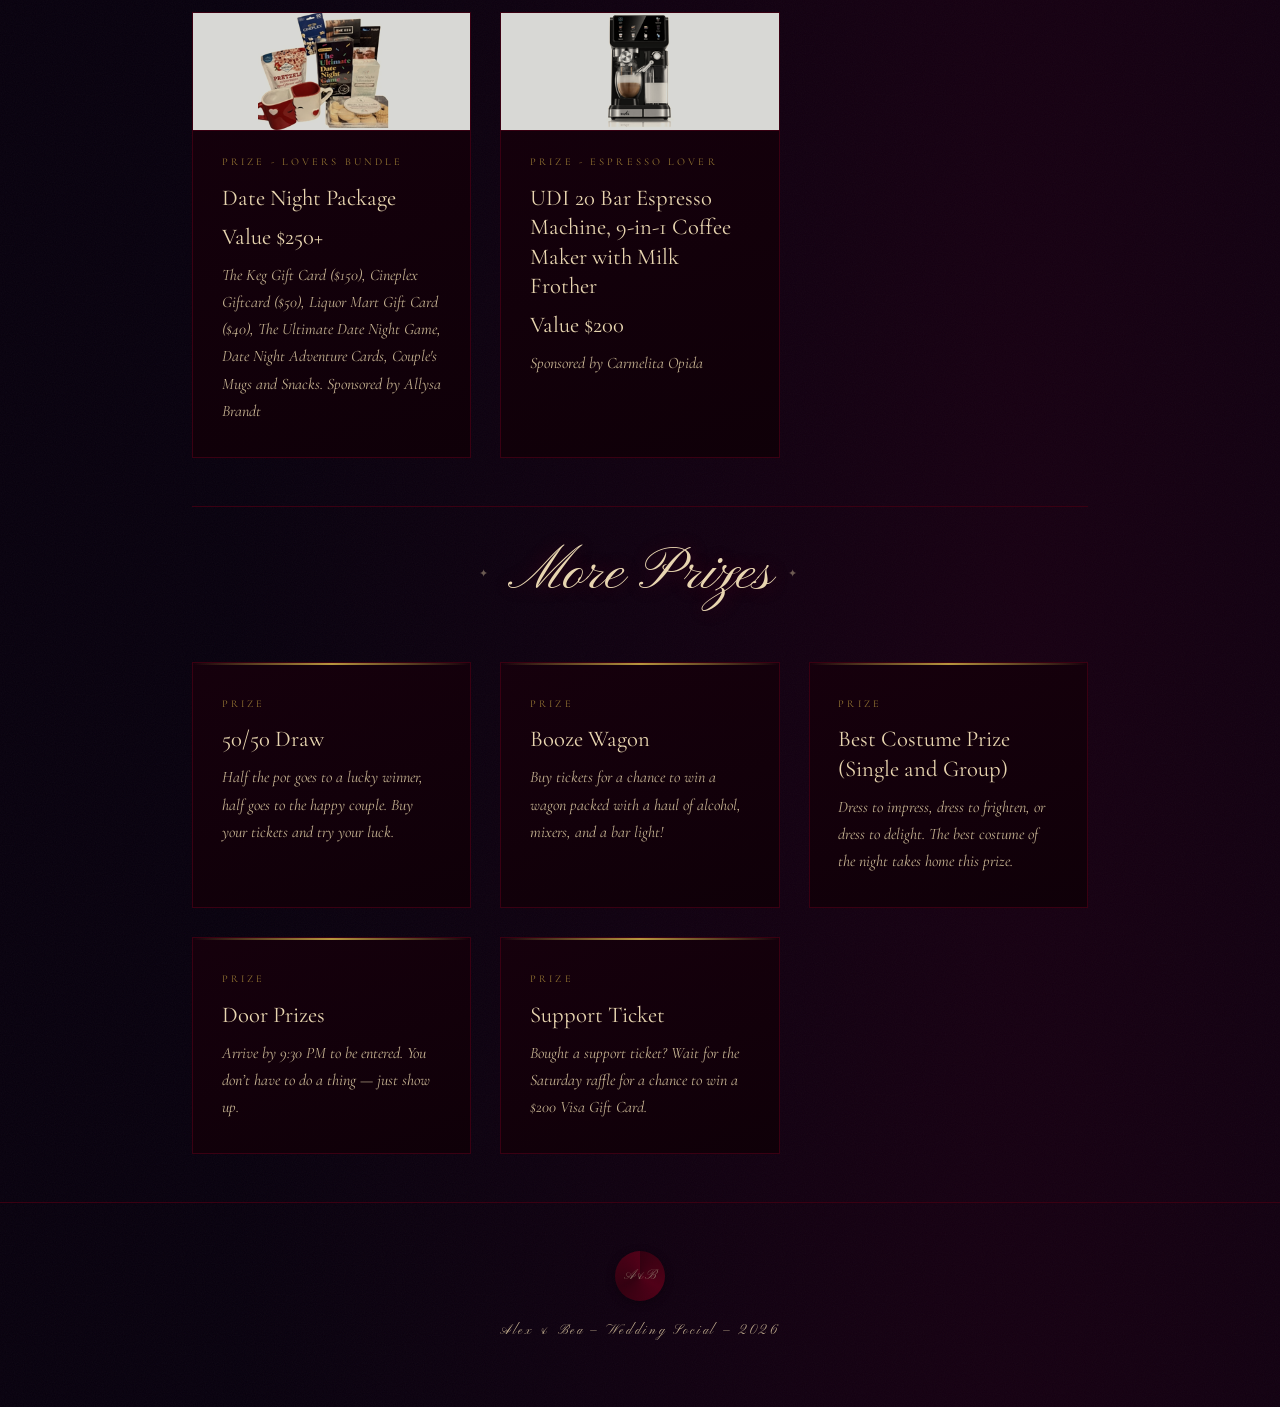
==== commit 5242d48d: "Update social-prizes.html" ====
--- a/social-prizes.html
+++ b/social-prizes.html
@@ -121,6 +121,46 @@
         <p class="prize-description">Sponsored by Diane and Selena Brandt</p>
       </div>      
 
+      <div class="prize-card">
+        <div class="prize-img-wrap">
+          <img class="prize-img" src="prize-pics/nintendo.png" alt="Prize photo" />
+        </div>
+        <p class="prize-rank">Grand Prize</p>
+        <p class="prize-name">Nintendo Switch 2</p>
+        <p class="prize-name">Value $700+</p>
+        <p class="prize-description">Sponsored by Patrick Basaran and Clair Ong</p>
+      </div>
+
+      <div class="prize-card">
+        <div class="prize-img-wrap">
+          <img class="prize-img" src="prize-pics/pokemon.png" alt="Prize photo" />
+        </div>
+        <p class="prize-rank">Grand Prize</p>
+        <p class="prize-name">Pokemon Booster Bundle - Pitch Black + Extra Booster Packs</p>
+        <p class="prize-name">Value $350+</p>
+        <p class="prize-description">Sponsored by Nicolas Brandt-Ganding</p>
+      </div>
+
+      <div class="prize-card">
+        <div class="prize-img-wrap">
+          <img class="prize-img" src="prize-pics/goat.png" alt="Prize photo" />
+        </div>
+        <p class="prize-rank">Grand Prize</p>
+        <p class="prize-name">Goat Meat</p>
+        <p class="prize-name">Value $350</p>
+        <p class="prize-description">Sponsored by Alex's Dad (Karl Ganding)</p>
+      </div>
+
+      <div class="prize-card">
+        <div class="prize-img-wrap">
+          <img class="prize-img" src="prize-pics/heritage-classic.png" alt="Prize photo" />
+        </div>
+        <p class="prize-rank">Grand Prize</p>
+        <p class="prize-name">NHL Heritage Classic Game - October 25, 2026 + NHL Goodies</p>
+        <p class="prize-name">Value $250+</p>
+        <p class="prize-description">2 Tickets to the Heritage Classic Outdoor NHL Game. The Winnipeg Jets VS. The Montréal Canadiens. Sponsored by Karen Ganding</p>
+      </div>
+
       <div class="prize-card prize-card--grand">
         <div class="prize-img-wrap">
           <img class="prize-img" src="prize-pics/pearly_whites.png" alt="Prize photo" />
@@ -131,24 +171,14 @@
         <p class="prize-description">Oral-B Electric Toothbrush, Waterpik Water Flosser, Free Teeth Whitening, Consultation & Pola Light Whitening System. Sponsored by Dr. Khalida Hai-Santiago DMD and Dr. Michelle Agpalza-Santos Dental Clinic</p>
       </div>
 
-      <div class="prize-card">
-        <div class="prize-img-wrap">
-          <img class="prize-img" src="prize-pics/pokemon.png" alt="Prize photo" />
-        </div>
-        <p class="prize-rank">Grand Prize</p>
-        <p class="prize-name">Pokemon Booster Bundle - Pitch Black + Extra Booster Packs</p>
-        <p class="prize-name">Value $350+</p>
-        <p class="prize-description">Sponsored by Nicolas Brandt-Ganding</p>
-      </div>
-
-      <div class="prize-card">
-        <div class="prize-img-wrap">
-          <img class="prize-img" src="prize-pics/nintendo.png" alt="Prize photo" />
-        </div>
-        <p class="prize-rank">Grand Prize</p>
-        <p class="prize-name">Nintendo Switch 2</p>
-        <p class="prize-name">Value $700+</p>
-        <p class="prize-description">Sponsored by Patrick Basaran and Clair Ong</p>
+       <div class="prize-card">
+        <div class="prize-img-wrap">
+          <img class="prize-img" src="prize-pics/care-pack.png" alt="Prize photo" />
+        </div>
+        <p class="prize-rank">Grand Prize</p>
+        <p class="prize-name">Care Package - Lashes, Nails, Hair and Love Nest</p>
+        <p class="prize-name">Value $300+</p>
+        <p class="prize-description">Lash Experience - K.Y. Studios ($220 Value), Love Nest ($60 Value), Free Haircut - Sapphire Hair Lounge, Conair Double Ceramic Hair Curler. Sponsored by K.Y. Studios, Love Nest and Sapphire Hiar Lounge</p>
       </div>
 
       <div class="prize-card">
@@ -163,42 +193,12 @@
 
       <div class="prize-card">
         <div class="prize-img-wrap">
-          <img class="prize-img" src="prize-pics/heritage-classic.png" alt="Prize photo" />
-        </div>
-        <p class="prize-rank">Grand Prize</p>
-        <p class="prize-name">NHL Heritage Classic Game - October 25, 2026 + NHL Goodies</p>
-        <p class="prize-name">Value $250+</p>
-        <p class="prize-description">2 Tickets to the Heritage Classic Outdoor NHL Game. The Winnipeg Jets VS. The Montréal Canadiens. Sponsored by Karen Ganding</p>
-      </div>
-
-      <div class="prize-card">
-        <div class="prize-img-wrap">
-          <img class="prize-img" src="prize-pics/goat.png" alt="Prize photo" />
-        </div>
-        <p class="prize-rank">Grand Prize</p>
-        <p class="prize-name">Goat Meat</p>
-        <p class="prize-name">Value $350</p>
-        <p class="prize-description">Sponsored by Alex's Dad (Karl Ganding)</p>
-      </div>
-
-      <div class="prize-card">
-        <div class="prize-img-wrap">
           <img class="prize-img" src="prize-pics/fun_time.png" alt="Prize photo" />
         </div>
         <p class="prize-rank">Grand Prize</p>
         <p class="prize-name">Winnipeg's Best- Gift Cards and Passes for some of Winnipeg's best spots!</p>
         <p class="prize-name">Value $300+</p>
         <p class="prize-description">Old Spaghetti Factory Gift Card ($25), Leopold's Tavern Gift Card ($25), Get Out! Escape Rooms Gift Card ($30), Rumor's Comedy Club - 8 Free Passes (~$150 Value), Uptown Alley Free Passes, Splatter's Paintball - 10 Free Rental Packs (~$260 Value), Skydive Manitoba Gift Certificate ($100), Pinseekers Golf Lounge Gift Card ($25). Sponsored by Old Spaghetti Factory, Leopold’s Tavern, Rumor’s Comedy Club, Uptown Alley, Splatter’s Paintball, Get Out! Escape Rooms, Skydive Manitoba and Pineseekers Golf Lounge</p>
-      </div>
-
-       <div class="prize-card">
-        <div class="prize-img-wrap">
-          <img class="prize-img" src="prize-pics/care-pack.png" alt="Prize photo" />
-        </div>
-        <p class="prize-rank">Grand Prize</p>
-        <p class="prize-name">Care Package - Lashes, Nails, Hair and Love Nest</p>
-        <p class="prize-name">Value $300+</p>
-        <p class="prize-description">Lash Experience - K.Y. Studios ($220 Value), Love Nest ($60 Value), Free Haircut - Sapphire Hair Lounge, Conair Double Ceramic Hair Curler. Sponsored by K.Y. Studios, Love Nest and Sapphire Hiar Lounge</p>
       </div>
 
       
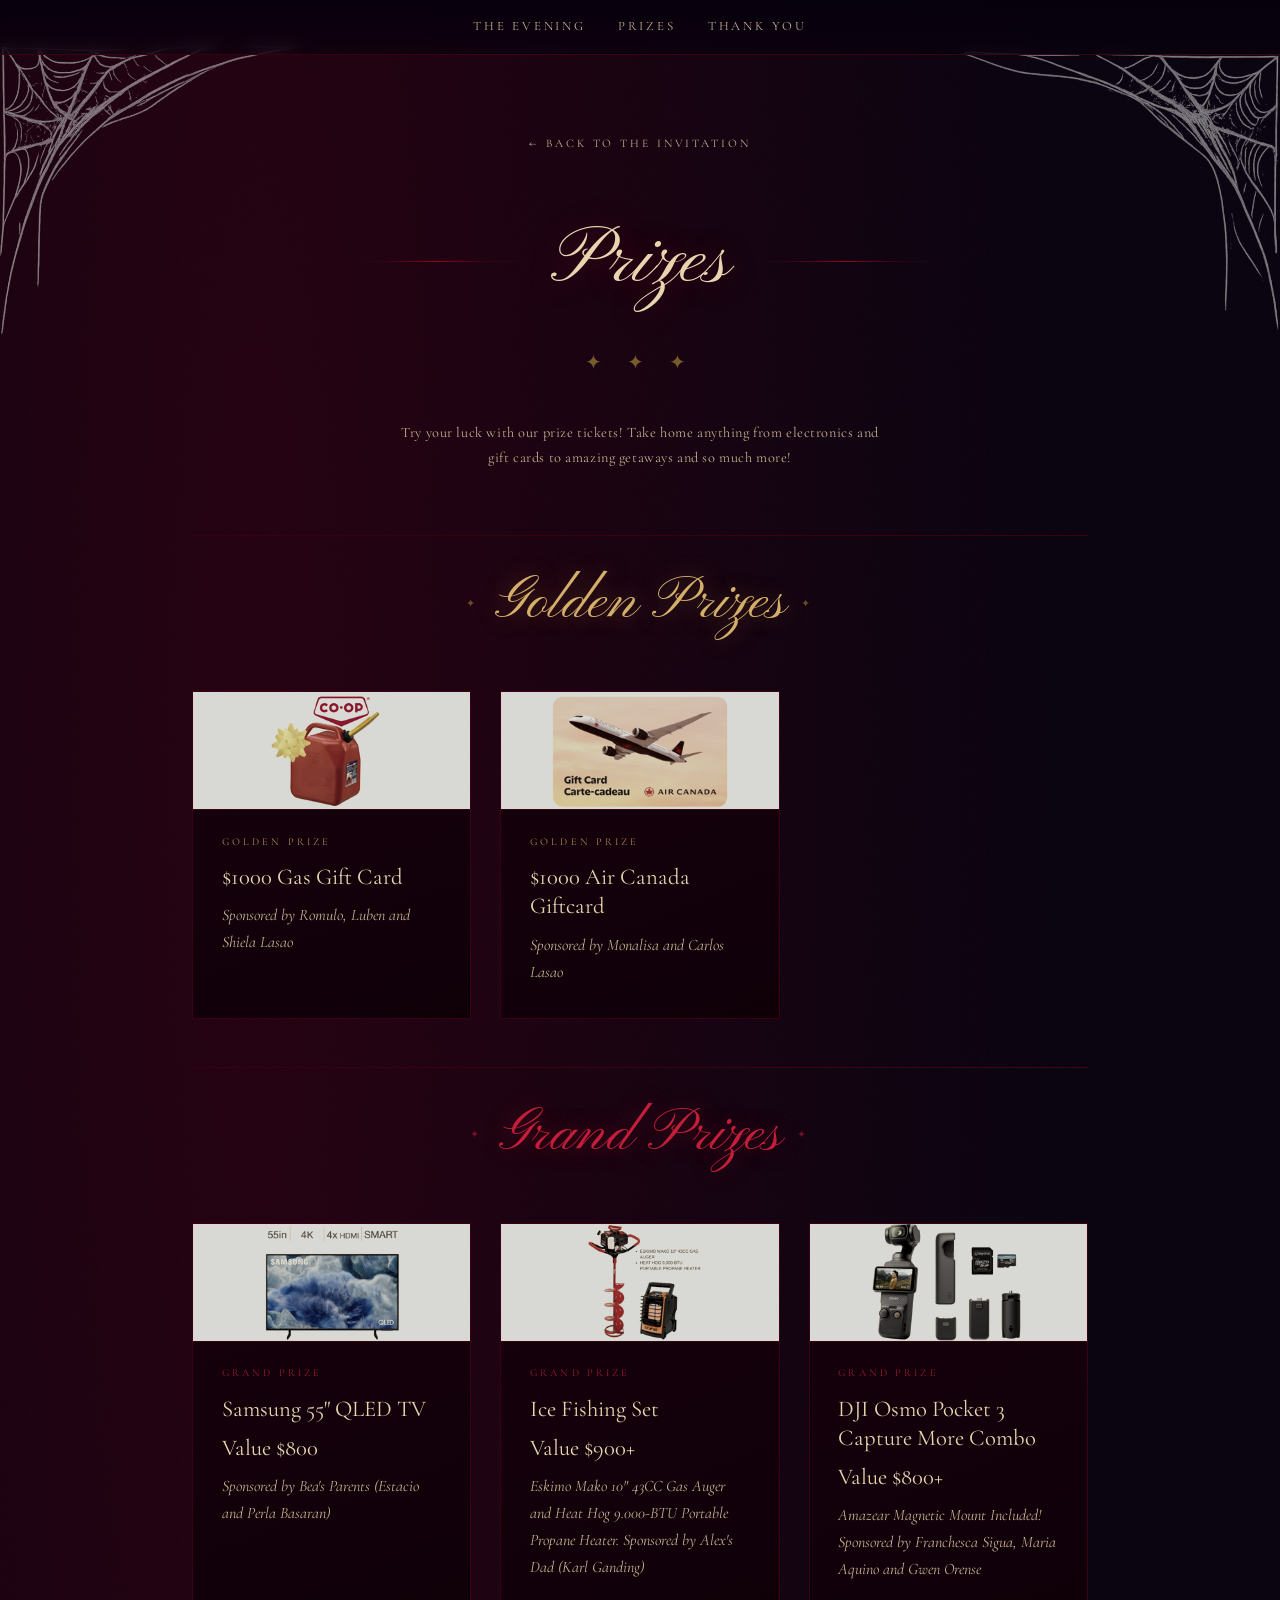
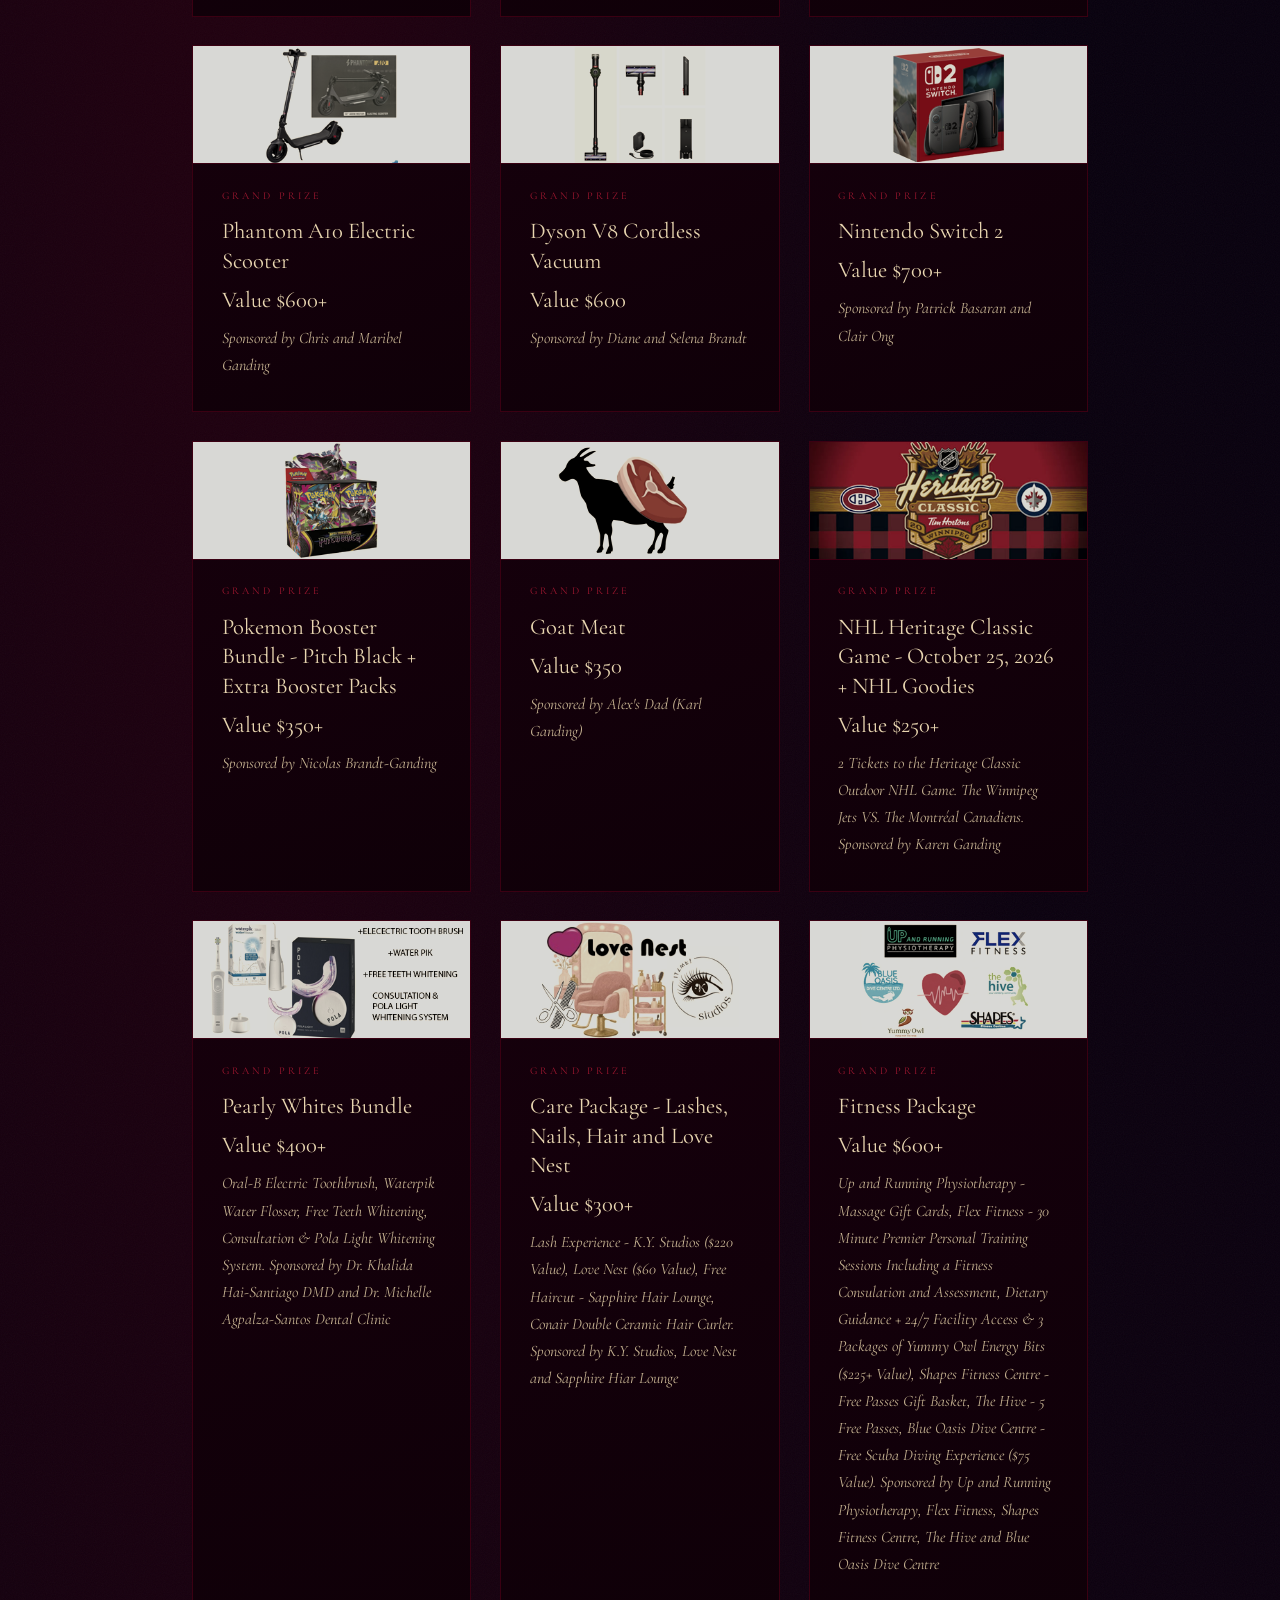
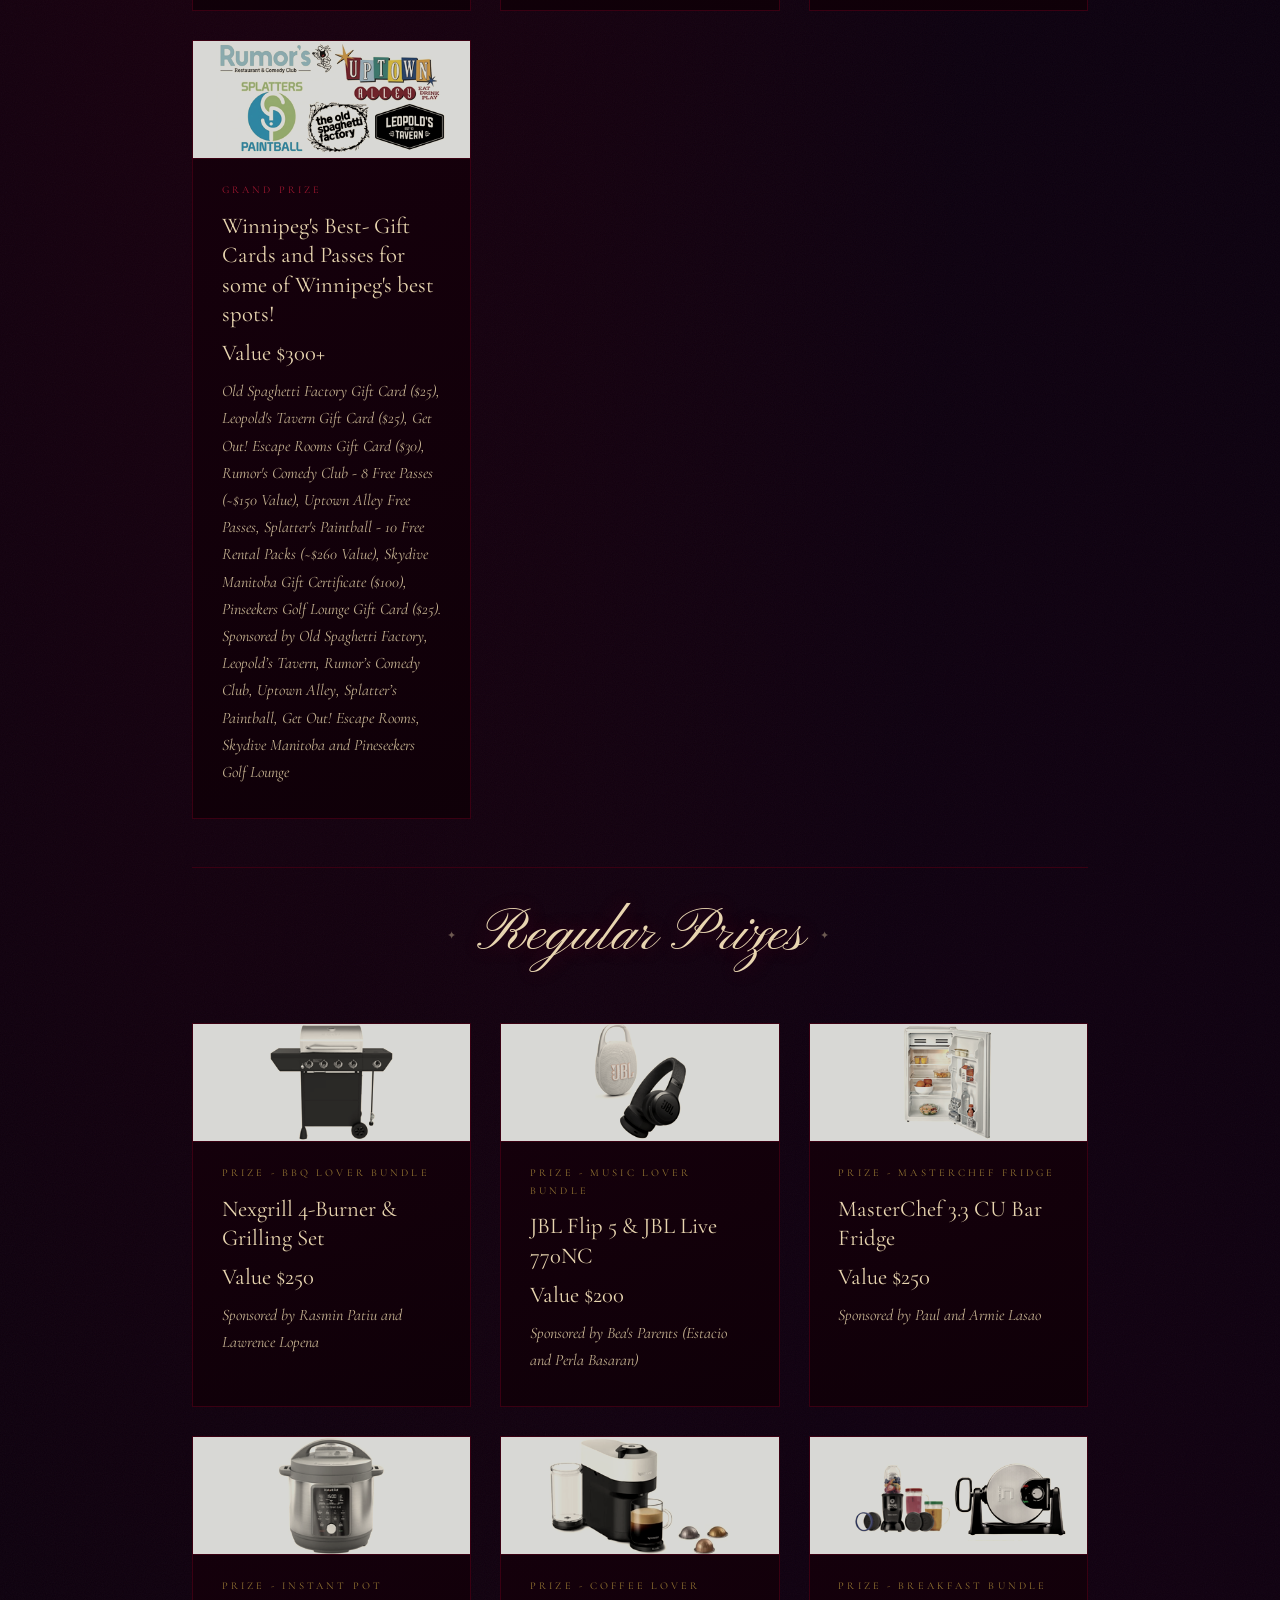
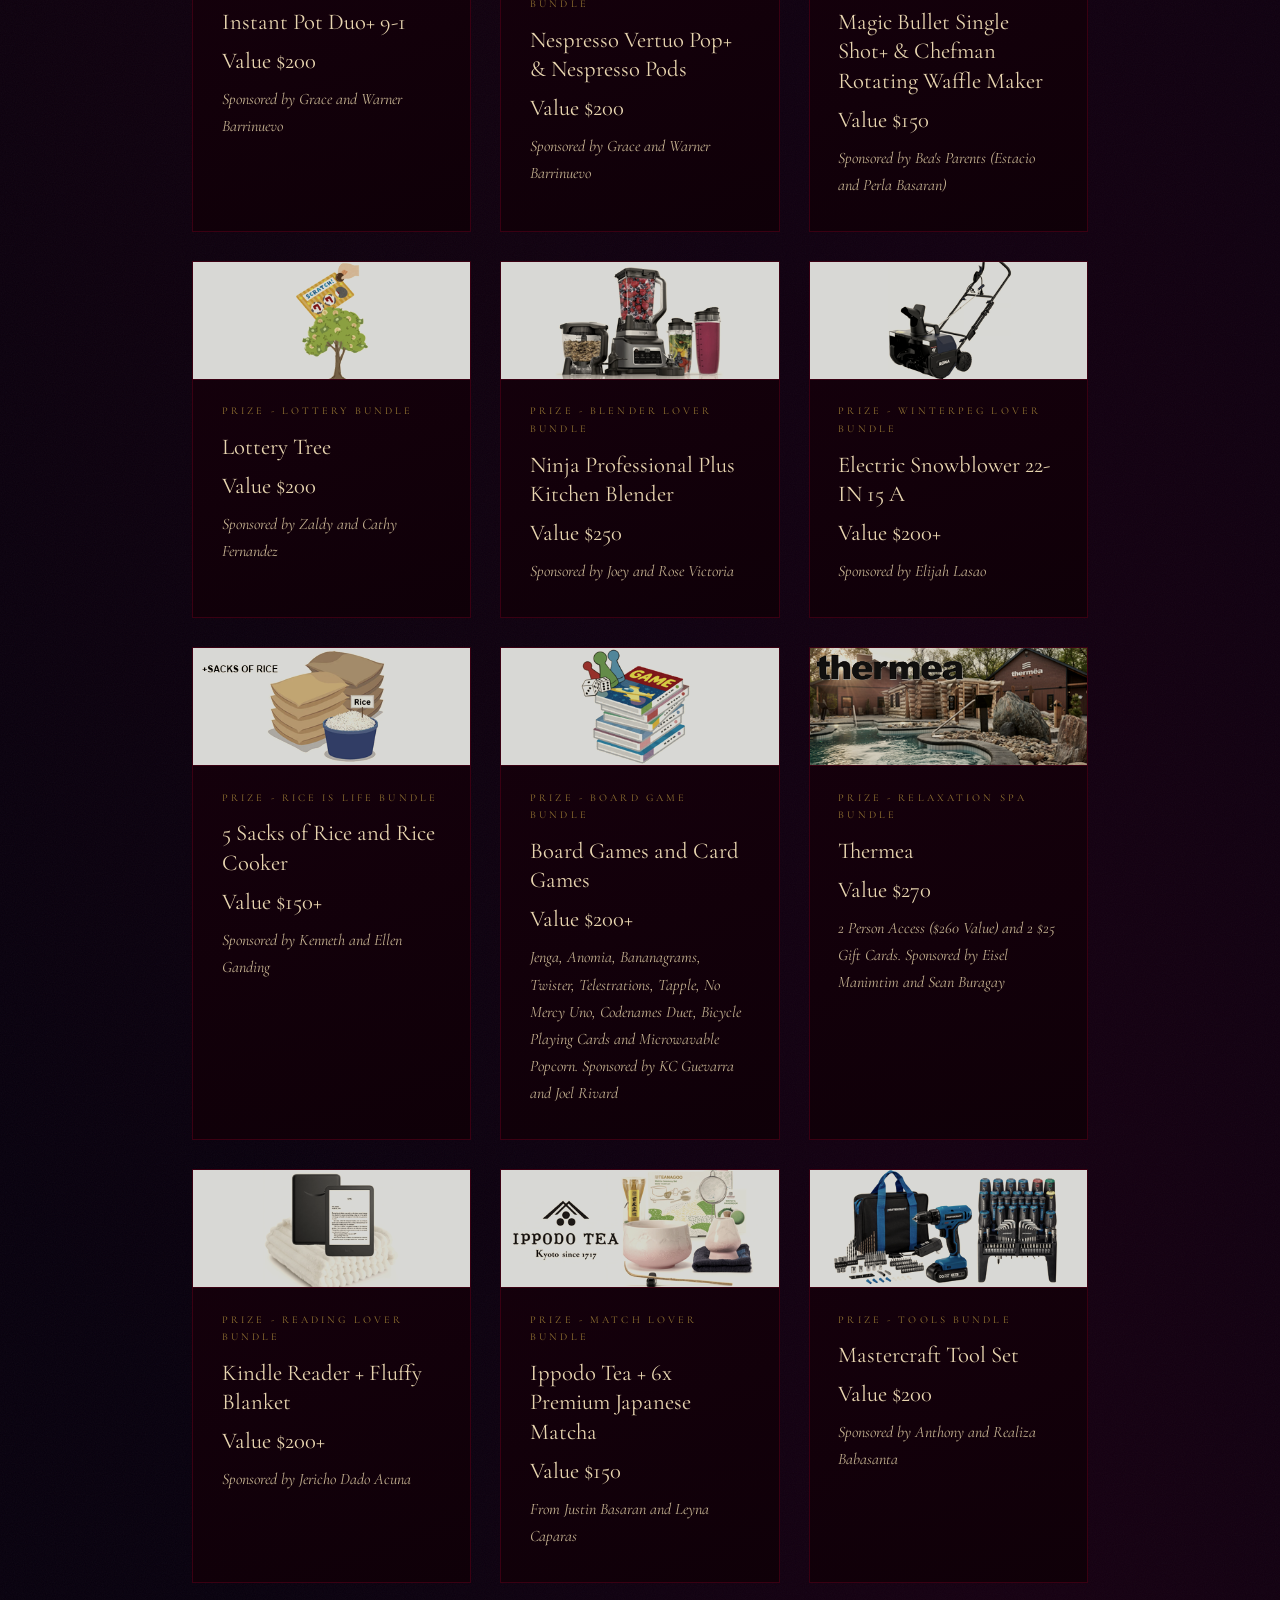
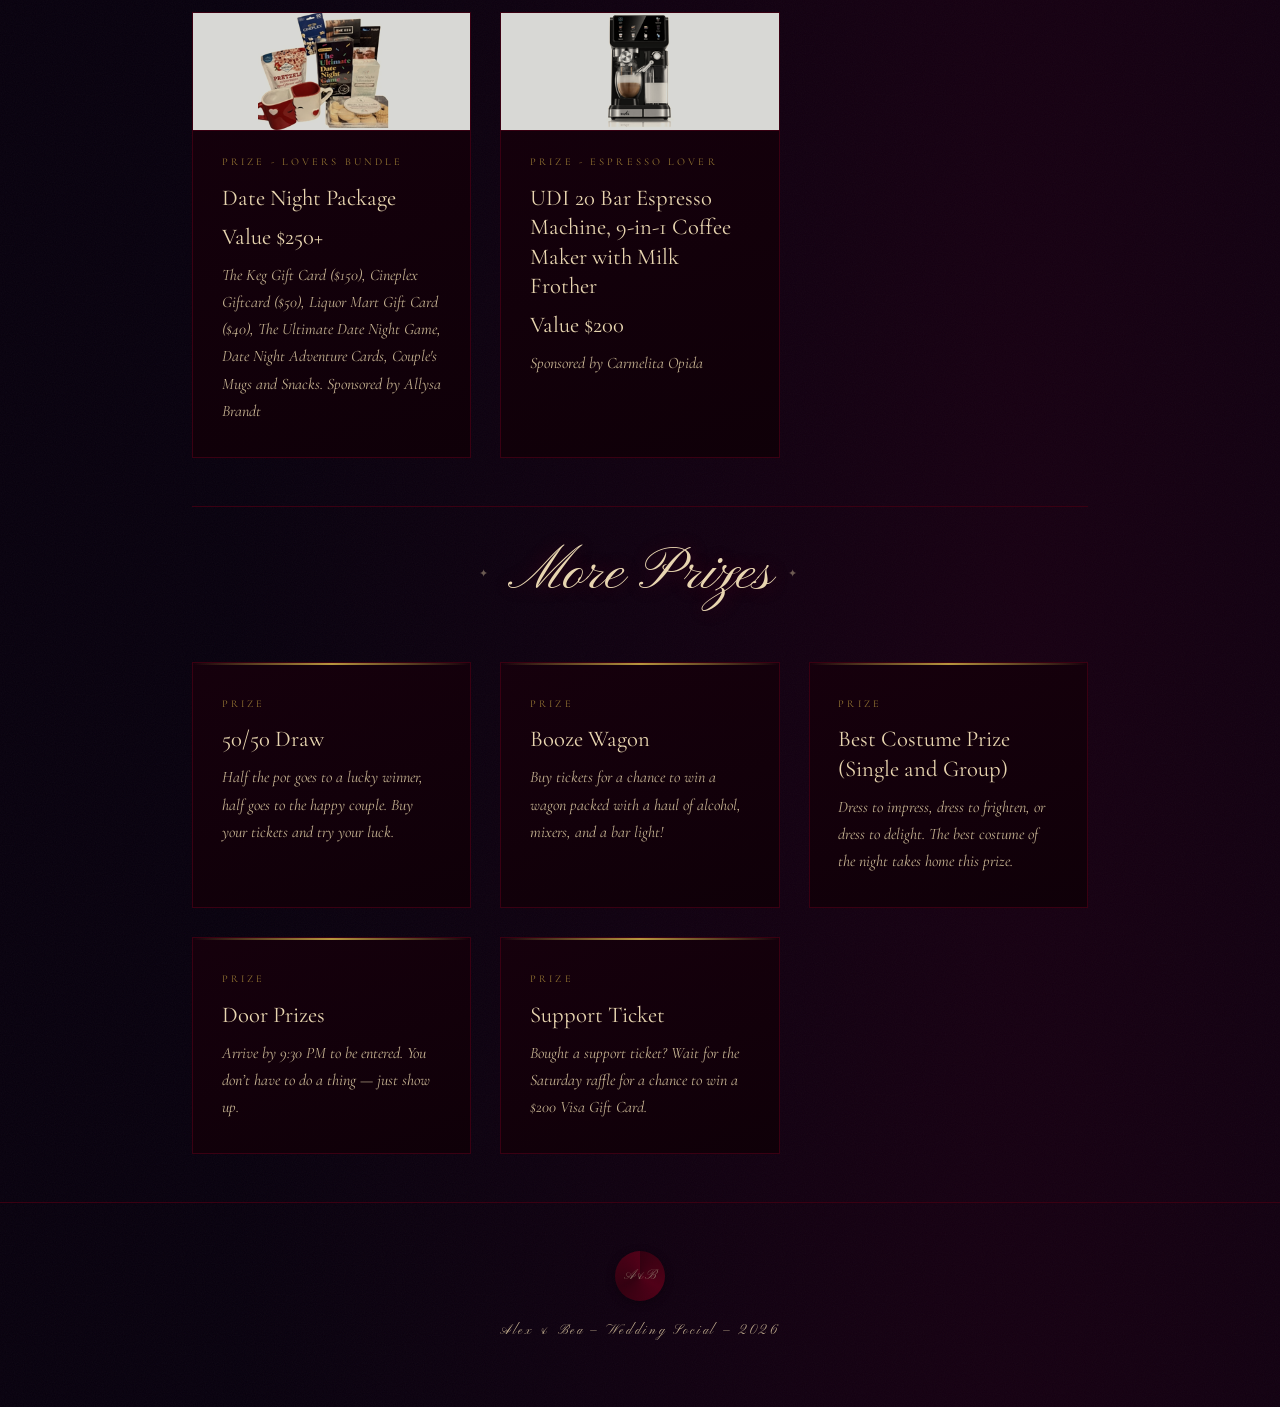
==== commit 453f0fb0: "Update social-prizes.html" ====
--- a/social-prizes.html
+++ b/social-prizes.html
@@ -121,7 +121,7 @@
         <p class="prize-description">Sponsored by Diane and Selena Brandt</p>
       </div>      
 
-      <div class="prize-card">
+      <div class="prize-card prize-card--grand">
         <div class="prize-img-wrap">
           <img class="prize-img" src="prize-pics/nintendo.png" alt="Prize photo" />
         </div>
@@ -131,7 +131,7 @@
         <p class="prize-description">Sponsored by Patrick Basaran and Clair Ong</p>
       </div>
 
-      <div class="prize-card">
+      <div class="prize-card prize-card--grand">
         <div class="prize-img-wrap">
           <img class="prize-img" src="prize-pics/pokemon.png" alt="Prize photo" />
         </div>
@@ -141,7 +141,7 @@
         <p class="prize-description">Sponsored by Nicolas Brandt-Ganding</p>
       </div>
 
-      <div class="prize-card">
+      <div class="prize-card prize-card--grand">
         <div class="prize-img-wrap">
           <img class="prize-img" src="prize-pics/goat.png" alt="Prize photo" />
         </div>
@@ -151,7 +151,7 @@
         <p class="prize-description">Sponsored by Alex's Dad (Karl Ganding)</p>
       </div>
 
-      <div class="prize-card">
+      <div class="prize-card prize-card--grand">
         <div class="prize-img-wrap">
           <img class="prize-img" src="prize-pics/heritage-classic.png" alt="Prize photo" />
         </div>
@@ -171,7 +171,7 @@
         <p class="prize-description">Oral-B Electric Toothbrush, Waterpik Water Flosser, Free Teeth Whitening, Consultation & Pola Light Whitening System. Sponsored by Dr. Khalida Hai-Santiago DMD and Dr. Michelle Agpalza-Santos Dental Clinic</p>
       </div>
 
-       <div class="prize-card">
+       <div class="prize-card prize-card--grand">
         <div class="prize-img-wrap">
           <img class="prize-img" src="prize-pics/care-pack.png" alt="Prize photo" />
         </div>
@@ -181,7 +181,7 @@
         <p class="prize-description">Lash Experience - K.Y. Studios ($220 Value), Love Nest ($60 Value), Free Haircut - Sapphire Hair Lounge, Conair Double Ceramic Hair Curler. Sponsored by K.Y. Studios, Love Nest and Sapphire Hiar Lounge</p>
       </div>
 
-      <div class="prize-card">
+      <div class="prize-card prize-card--grand">
         <div class="prize-img-wrap">
           <img class="prize-img" src="prize-pics/fitness.png" alt="Prize photo" />
         </div>
@@ -191,7 +191,7 @@
         <p class="prize-description">Up and Running Physiotherapy - Massage Gift Cards, Flex Fitness - 30 Minute Premier Personal Training Sessions Including a Fitness Consulation and Assessment, Dietary Guidance + 24/7 Facility Access & 3 Packages of Yummy Owl Energy Bits ($225+ Value), Shapes Fitness Centre - Free Passes Gift Basket, The Hive - 5 Free Passes, Blue Oasis Dive Centre - Free Scuba Diving Experience ($75 Value). Sponsored by Up and Running Physiotherapy, Flex Fitness, Shapes Fitness Centre, The Hive and Blue Oasis Dive Centre</p>
       </div>
 
-      <div class="prize-card">
+      <div class="prize-card prize-card--grand">
         <div class="prize-img-wrap">
           <img class="prize-img" src="prize-pics/fun_time.png" alt="Prize photo" />
         </div>
